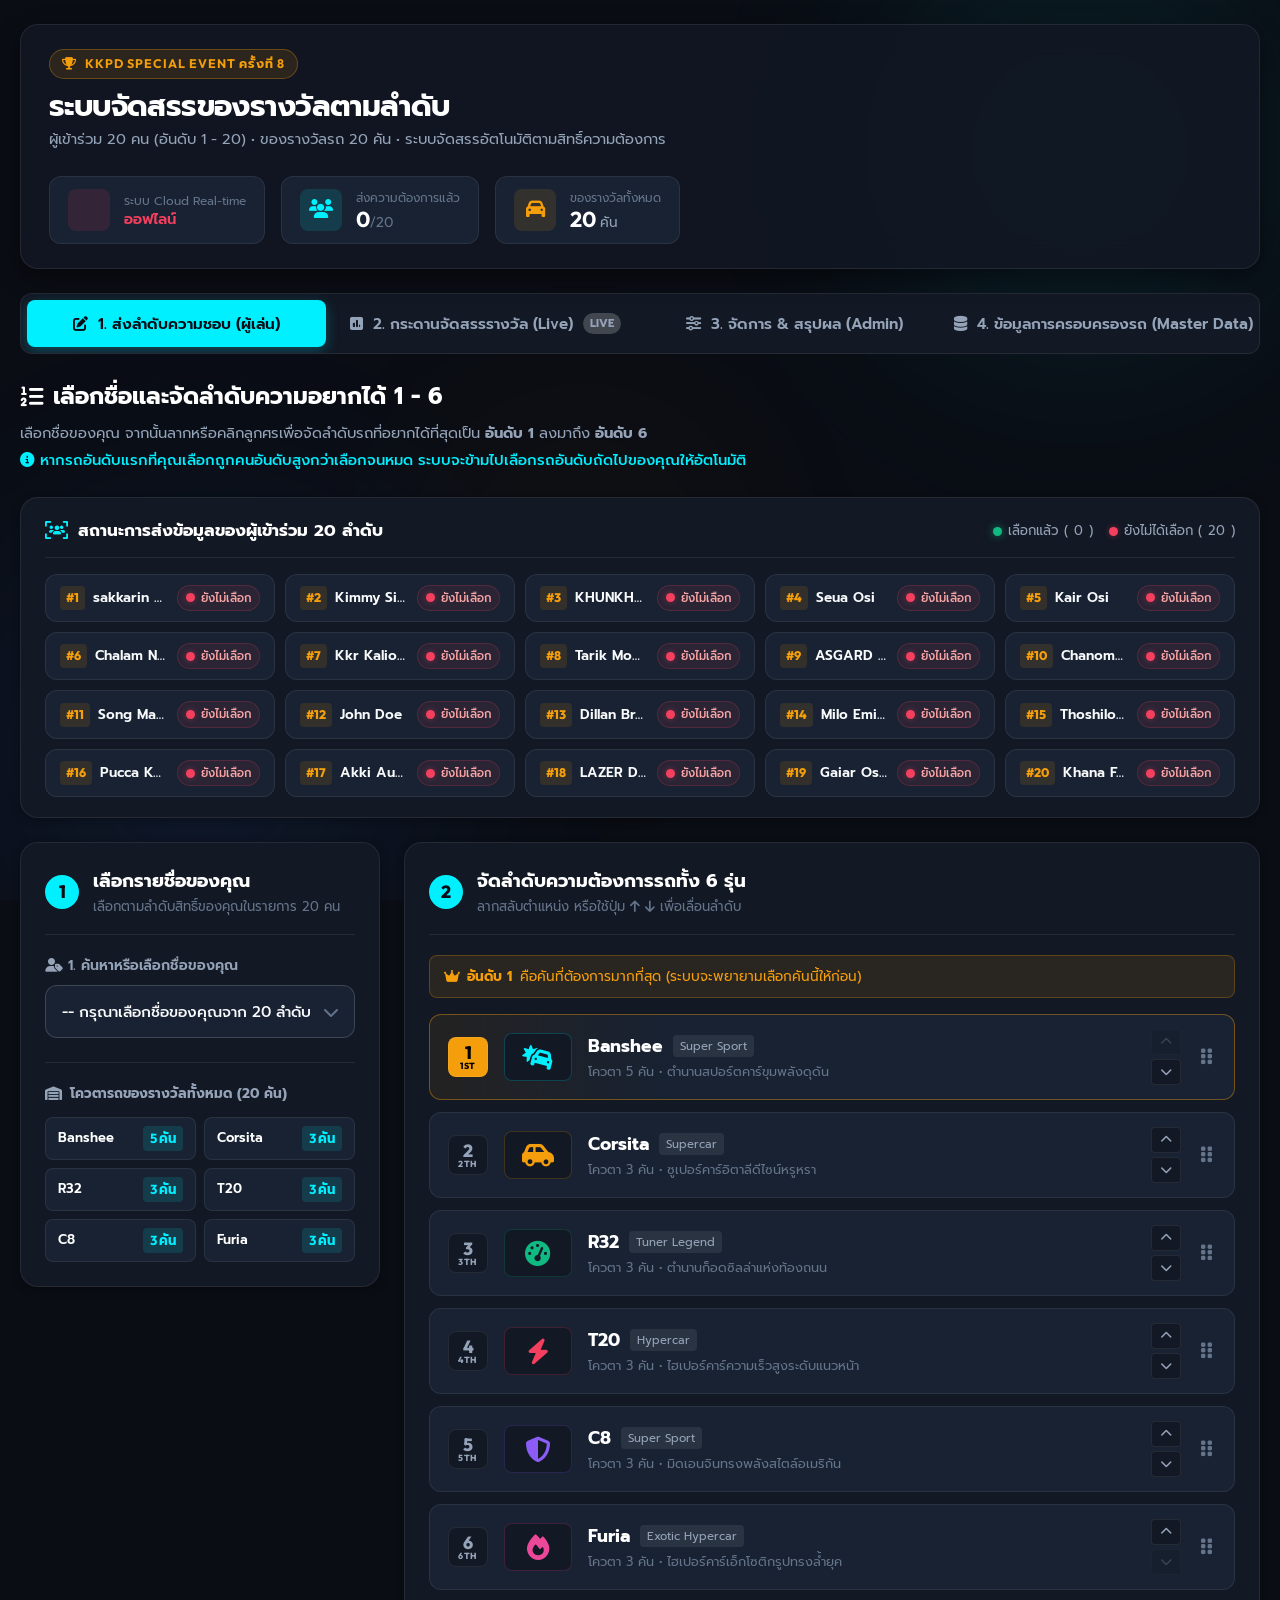
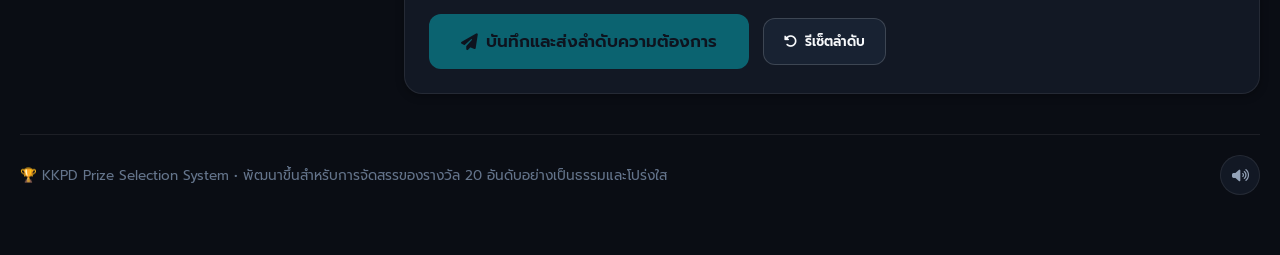
==== index.html @ 72d8edf5 "Add Tab 4 Master Vehicle Ownership Database with search and filters" ====
<!DOCTYPE html>
<html lang="th">
<head>
  <meta charset="UTF-8">
  <meta name="viewport" content="width=device-width, initial-scale=1.0">
  <title>KKPD Prize Selection | ระบบจัดสรรของรางวัลตามลำดับ 1-20</title>
  <meta name="description" content="ระบบเลือกและจัดสรรของรางวัล (รถ 20 คัน) สำหรับผู้เข้าร่วม 20 คน เรียงตามสิทธิ์อันดับ 1-20">
  
  <meta http-equiv="Cache-Control" content="no-cache, no-store, must-revalidate">
  <meta http-equiv="Pragma" content="no-cache">
  <meta http-equiv="Expires" content="0">
  
  <!-- Google Fonts: Prompt & Outfit -->
  <link rel="preconnect" href="https://fonts.googleapis.com">
  <link rel="preconnect" href="https://fonts.gstatic.com" crossorigin>
  <link href="https://fonts.googleapis.com/css2?family=Outfit:wght@400;500;600;700;800&family=Prompt:wght@300;400;500;600;700&display=swap" rel="stylesheet">
  
  <!-- Font Awesome Icons -->
  <link rel="stylesheet" href="https://cdnjs.cloudflare.com/ajax/libs/font-awesome/6.5.1/css/all.min.css">
  
  <link rel="stylesheet" href="style.css?v=2.2">
</head>
<body>
  <div class="app-background">
    <div class="glow-orb orb-1"></div>
    <div class="glow-orb orb-2"></div>
    <div class="glow-orb orb-3"></div>
  </div>

  <div class="app-container">
    <!-- Header -->
    <header class="main-header">
      <div class="header-brand">
        <div class="brand-badge">
          <i class="fa-solid fa-trophy"></i>
          <span>KKPD SPECIAL EVENT ครั้งที่ 8</span>
        </div>
        <h1 class="main-title">ระบบจัดสรรของรางวัลตามลำดับ</h1>
        <p class="main-subtitle">
          ผู้เข้าร่วม 20 คน (อันดับ 1 - 20) • ของรางวัลรถ 20 คัน • ระบบจัดสรรอัตโนมัติตามสิทธิ์ความต้องการ
        </p>
      </div>

      <div class="header-stats">
        <div class="stat-card cloud-sync-card" id="cloudSyncStatusCard" title="สถานะการซิงค์ข้อมูลกับผู้เล่นคนอื่นทั่วโลก">
          <div class="stat-icon cloud-stat"><i class="fa-solid fa-cloud-arrow-up" id="cloudIcon"></i></div>
          <div class="stat-info">
            <span class="stat-label">ระบบ Cloud Real-time</span>
            <div class="stat-value cloud-status-text" id="cloudStatusText">ออนไลน์ ✓</div>
          </div>
        </div>

        <div class="stat-card">
          <div class="stat-icon"><i class="fa-solid fa-users"></i></div>
          <div class="stat-info">
            <span class="stat-label">ส่งความต้องการแล้ว</span>
            <div class="stat-value"><span id="submittedCount">0</span><span class="stat-total">/20</span></div>
          </div>
        </div>

        <div class="stat-card">
          <div class="stat-icon car-stat"><i class="fa-solid fa-car"></i></div>
          <div class="stat-info">
            <span class="stat-label">ของรางวัลทั้งหมด</span>
            <div class="stat-value">20 <span class="stat-unit">คัน</span></div>
          </div>
        </div>
      </div>
    </header>

    <!-- Navigation Tabs -->
    <nav class="nav-tabs" role="tablist">
      <button class="tab-btn active" data-tab="tab-form" id="tabBtnForm">
        <i class="fa-solid fa-pen-to-square"></i>
        <span>1. ส่งลำดับความชอบ (ผู้เล่น)</span>
      </button>
      <button class="tab-btn" data-tab="tab-results" id="tabBtnResults">
        <i class="fa-solid fa-square-poll-vertical"></i>
        <span>2. กระดานจัดสรรรางวัล (Live)</span>
        <span class="tab-badge" id="resultsBadge">Live</span>
      </button>
      <button class="tab-btn" data-tab="tab-admin" id="tabBtnAdmin">
        <i class="fa-solid fa-sliders"></i>
        <span>3. จัดการ & สรุปผล (Admin)</span>
      </button>
      <button class="tab-btn" data-tab="tab-masterdata" id="tabBtnMasterData">
        <i class="fa-solid fa-database"></i>
        <span>4. ข้อมูลการครอบครองรถ (Master Data)</span>
      </button>
    </nav>

    <!-- Main Content Area -->
    <main class="content-wrapper">
      
      <!-- ================= TAB 1: PLAYER PREFERENCE FORM ================= -->
      <section id="tab-form" class="tab-content active">
        <div class="section-hero">
          <div class="hero-text">
            <h2><i class="fa-solid fa-list-ol"></i> เลือกชื่อและจัดลำดับความอยากได้ 1 - 6</h2>
            <p>
              เลือกชื่อของคุณ จากนั้นลากหรือคลิกลูกศรเพื่อจัดลำดับรถที่อยากได้ที่สุดเป็น <strong>อันดับ 1</strong> ลงมาถึง <strong>อันดับ 6</strong><br>
              <span class="text-highlight"><i class="fa-solid fa-circle-info"></i> หากรถอันดับแรกที่คุณเลือกถูกคนอันดับสูงกว่าเลือกจนหมด ระบบจะข้ามไปเลือกรถอันดับถัดไปของคุณให้อัตโนมัติ</span>
            </p>
          </div>
        </div>

        <!-- Roster Submission Status Section (Overview of 20 Players) -->
        <div class="roster-status-section">
          <div class="roster-status-header">
            <div class="roster-status-title">
              <i class="fa-solid fa-users-viewfinder"></i>
              <h3>สถานะการส่งข้อมูลของผู้เข้าร่วม 20 ลำดับ</h3>
            </div>
            <div class="roster-status-legend">
              <span class="legend-item"><span class="status-dot dot-green"></span> เลือกแล้ว (<span id="legendDoneCount">0</span>)</span>
              <span class="legend-item"><span class="status-dot dot-red"></span> ยังไม่ได้เลือก (<span id="legendPendingCount">20</span>)</span>
            </div>
          </div>

          <div class="roster-chips-grid" id="rosterChipsGrid">
            <!-- 20 compact player cards rendered dynamically -->
          </div>
        </div>

        <div class="form-grid">
          <!-- Step 1: Select Player -->
          <div class="step-card step-player-select">
            <div class="step-header">
              <span class="step-num">1</span>
              <div>
                <h3>เลือกรายชื่อของคุณ</h3>
                <p>เลือกตามลำดับสิทธิ์ของคุณในรายการ 20 คน</p>
              </div>
            </div>

            <div class="player-select-box">
              <label for="playerSelect" class="form-label">
                <i class="fa-solid fa-user-tag"></i> 1. ค้นหาหรือเลือกชื่อของคุณ
              </label>
              <div class="custom-select-wrapper">
                <select id="playerSelect" class="styled-select">
                  <option value="" disabled selected>-- กรุณาเลือกชื่อของคุณจาก 20 ลำดับ --</option>
                </select>
                <i class="fa-solid fa-chevron-down select-arrow"></i>
              </div>

              <!-- 4-Digit PIN Security Box -->
              <div id="pinSecurityBox" class="pin-security-box hidden">
                <label for="playerPinInput" class="form-label">
                  <i class="fa-solid fa-shield-halved"></i> 2. กรอกรหัส PIN 4 หลัก (เพื่อยืนยันตัวตน)
                </label>
                <div class="pin-input-row">
                  <div class="pin-input-wrapper">
                    <i class="fa-solid fa-key pin-icon"></i>
                    <input type="password" id="playerPinInput" class="styled-input pin-input" maxlength="4" placeholder="••••" inputmode="numeric" autocomplete="off">
                  </div>
                  <button id="btnVerifyPin" class="btn-primary">
                    <i class="fa-solid fa-lock-open"></i> ยืนยัน PIN
                  </button>
                </div>
                <div id="pinErrorMessage" class="pin-error-msg hidden">
                  <i class="fa-solid fa-triangle-exclamation"></i> รหัส PIN ไม่ถูกต้อง กรุณาลองใหม่หรือติดต่อแอดมิน
                </div>
              </div>

              <!-- Selected Player Info Card -->
              <div id="playerInfoBanner" class="player-info-banner hidden">
                <div class="banner-rank">
                  <span class="rank-label">ลำดับสิทธิ์</span>
                  <span class="rank-number" id="bannerRankNum">#1</span>
                </div>
                <div class="banner-details">
                  <h4 id="bannerPlayerName">[KKPD] Name</h4>
                  <div class="banner-status-tag" id="bannerStatusTag">
                    <i class="fa-regular fa-clock"></i> ยังไม่ได้ส่งข้อมูล
                  </div>
                </div>
                <div class="banner-auth-badge" id="bannerAuthBadge">
                  <i class="fa-solid fa-circle-check"></i> ยืนยันสิทธิ์แล้ว
                </div>
              </div>
            </div>

            <!-- Car Stock Quick Reference -->
            <div class="car-stock-mini">
              <h4><i class="fa-solid fa-warehouse"></i> โควตารถของรางวัลทั้งหมด (20 คัน)</h4>
              <div class="stock-chips-grid" id="stockChipsGrid">
                <!-- Dynamically populated -->
              </div>
            </div>
          </div>

          <!-- Step 2: Rank Choices -->
          <div class="step-card step-ranking">
            <div class="step-header">
              <span class="step-num">2</span>
              <div>
                <h3>จัดลำดับความต้องการรถทั้ง 6 รุ่น</h3>
                <p>ลากสลับตำแหน่ง หรือใช้ปุ่ม <i class="fa-solid fa-arrow-up"></i> <i class="fa-solid fa-arrow-down"></i> เพื่อเลื่อนลำดับ</p>
              </div>
            </div>

            <div class="ranking-instruction">
              <div class="instruction-badge top-choice">
                <i class="fa-solid fa-crown"></i> <strong>อันดับ 1</strong> คือคันที่ต้องการมากที่สุด (ระบบจะพยายามเลือกคันนี้ให้ก่อน)
              </div>
            </div>

            <!-- Ranking List (Drag & Drop + Arrow buttons) -->
            <div class="ranking-list" id="rankingList">
              <!-- Dynamically populated with 6 car cards -->
            </div>

            <!-- Action Buttons -->
            <div class="form-actions">
              <button id="btnSubmitPreference" class="btn-primary btn-large" disabled>
                <i class="fa-solid fa-paper-plane"></i>
                <span>บันทึกและส่งลำดับความต้องการ</span>
              </button>
              <button id="btnResetMyChoices" class="btn-secondary">
                <i class="fa-solid fa-rotate-left"></i> รีเซ็ตลำดับ
              </button>
            </div>
          </div>
        </div>

        <!-- Success Modal / Overlay Receipt -->
        <div id="receiptModal" class="modal-overlay hidden">
          <div class="modal-card">
            <div class="modal-icon success">
              <i class="fa-solid fa-circle-check"></i>
            </div>
            <h3>บันทึกข้อมูลเรียบร้อยแล้ว!</h3>
            <p id="receiptPlayerDesc">ลำดับความชอบของคุณถูกบันทึกเข้าสู่ระบบแล้ว</p>
            
            <div class="receipt-summary-box" id="receiptSummaryBox">
              <!-- Summary items -->
            </div>

            <div class="modal-actions">
              <button id="btnCloseReceipt" class="btn-primary">
                <i class="fa-solid fa-chart-pie"></i> ไปดูหน้ากระดานจัดสรรรางวัล
              </button>
              <button id="btnEditReceipt" class="btn-secondary">
                <i class="fa-solid fa-pen"></i> แก้ไขข้อมูล
              </button>
            </div>
          </div>
        </div>
      </section>

      <!-- ================= TAB 2: LIVE ALLOCATION BOARD ================= -->
      <section id="tab-results" class="tab-content">
        <div class="section-hero">
          <div class="hero-text">
            <h2><i class="fa-solid fa-trophy"></i> กระดานผลการจัดสรรของรางวัล (Priority Allocation)</h2>
            <p>
              ระบบประมวลผลตามสิทธิ์อันดับ 1 ถึง 20 แบบ Real-time ตามความต้องการที่แต่ละคนส่งเข้ามา
            </p>
          </div>
          <div class="hero-controls">
            <button id="btnSimulateAnim" class="btn-secondary btn-sm">
              <i class="fa-solid fa-play"></i> เล่นจำลองการเลือก (Animation)
            </button>
            <button id="btnQuickCopyDiscord" class="btn-accent btn-sm">
              <i class="fa-brands fa-discord"></i> คัดลอกผลลง Discord
            </button>
          </div>
        </div>

        <!-- Remaining Stock Status Bar -->
        <div class="stock-overview-section">
          <div class="section-title-sm">
            <span><i class="fa-solid fa-boxes-stacked"></i> สต็อกรถคงเหลือปัจจุบัน (Remaining Pool)</span>
            <span class="stock-status-tag" id="stockStatusTag">จัดสรรแล้ว 0 / 20 คัน</span>
          </div>
          <div class="stock-cards-grid" id="stockCardsGrid">
            <!-- Stock cards dynamically rendered -->
          </div>
        </div>

        <!-- Allocation Results Layout -->
        <div class="results-layout">
          <!-- Step-by-Step Resolution Timeline -->
          <div class="results-main">
            <div class="panel-header">
              <div class="panel-title">
                <i class="fa-solid fa-timeline"></i>
                <h3>การจัดสรรทีละลำดับ (อันดับ 1 ➡️ 20)</h3>
              </div>
              <div class="filter-controls">
                <span class="filter-hint">แสดงผลการตัดสินใจของแต่ละคน</span>
              </div>
            </div>

            <div class="allocation-timeline" id="allocationTimeline">
              <!-- Dynamically populated 20 player cards with resolution details -->
            </div>
          </div>

          <!-- Summary Distribution by Car -->
          <aside class="results-sidebar">
            <div class="panel-header">
              <div class="panel-title">
                <i class="fa-solid fa-car-side"></i>
                <h3>สรุปผู้ได้รับรถแต่ละรุ่น</h3>
              </div>
            </div>

            <div class="car-roster-list" id="carRosterList">
              <!-- Grouped list of who got each car -->
            </div>
          </aside>
        </div>
      </section>

      <!-- ================= TAB 3: ADMIN & SETTINGS ================= -->
      <section id="tab-admin" class="tab-content">
        <!-- Admin Gate / Lock Screen (Shown when not authenticated) -->
        <div id="adminLockScreen" class="admin-lock-screen">
          <div class="lock-card">
            <div class="lock-icon">
              <i class="fa-solid fa-user-shield"></i>
            </div>
            <h3>เข้าสู่ระบบผู้ดูแลระบบ (Admin Access)</h3>
            <p>กรุณากรอกรหัสผ่าน Admin เพื่อดูข้อมูล PIN รายบุคคล, จัดการสมาชิก, และส่งออกข้อมูล</p>
            
            <div class="admin-auth-form">
              <div class="pin-input-wrapper" style="max-width: 240px; margin: 0 auto 16px;">
                <i class="fa-solid fa-key pin-icon"></i>
                <input type="password" id="adminPasswordInput" class="styled-input pin-input" maxlength="8" placeholder="••••" autocomplete="off">
              </div>
              <div class="admin-lock-actions">
                <button id="btnUnlockAdmin" class="btn-primary btn-large">
                  <i class="fa-solid fa-lock-open"></i> ยืนยันรหัสผ่าน
                </button>
              </div>
              <div id="adminPasswordError" class="pin-error-msg hidden" style="justify-content: center; margin-top: 12px;">
                <i class="fa-solid fa-triangle-exclamation"></i> รหัสผ่าน Admin ไม่ถูกต้อง
              </div>
            </div>
          </div>
        </div>

        <!-- Admin Dashboard Content (Hidden until authenticated) -->
        <div id="adminDashboardContent" class="admin-dashboard-content hidden">
          <div class="section-hero">
            <div class="hero-text">
              <h2><i class="fa-solid fa-sliders"></i> แผงควบคุมและจัดการข้อมูล (Admin Dashboard)</h2>
              <p>
                กรอกข้อมูลแทนผู้เล่น, สุ่มข้อมูลตัวอย่างทดสอบระบบ, และคัดลอกข้อความสรุปสำหรับประกาศ
              </p>
            </div>
            <div class="hero-controls">
              <button id="btnLogoutAdmin" class="btn-sm btn-danger">
                <i class="fa-solid fa-right-from-bracket"></i> ออกจากระบบ Admin
              </button>
            </div>
          </div>

          <!-- Admin Quick Actions -->
          <div class="admin-actions-bar">
            <div class="action-group">
              <button id="btnManualCloudSync" class="btn-secondary" title="ดึงข้อมูลล่าสุดจาก Cloud ทันที">
                <i class="fa-solid fa-arrows-rotate"></i> ซิงค์ Cloud ตอนนี้
              </button>
              <button id="btnGenerateDemo" class="btn-primary">
                <i class="fa-solid fa-wand-magic-sparkles"></i> สุ่มข้อมูลตัวอย่างครบ 20 คน (Demo)
              </button>
              <button id="btnCopyAnnouncement" class="btn-accent">
                <i class="fa-solid fa-copy"></i> คัดลอกข้อความสรุปผล (Discord / FiveM)
              </button>
              <button id="btnExportJSON" class="btn-secondary">
                <i class="fa-solid fa-file-export"></i> ส่งออกข้อมูล (JSON)
              </button>
            </div>
            <div class="action-group">
              <button id="btnResetAll" class="btn-danger">
                <i class="fa-solid fa-trash-can"></i> ล้างข้อมูลทั้งหมด (Reset)
              </button>
            </div>
          </div>

          <!-- Participants Management Table -->
          <div class="admin-table-container">
            <div class="table-header">
              <div style="display:flex;justify-content:space-between;align-items:center;flex-wrap:wrap;gap:12px;">
                <div>
                  <h3><i class="fa-solid fa-users-gear"></i> สถานะและรหัส PIN ผู้เข้าร่วมทั้ง 20 คน</h3>
                  <span class="table-subtitle">รหัส PIN สุ่มแบบไม่ซ้ำกัน ปลอดภัยจากการคาดเดา</span>
                </div>
                <div style="display:flex;gap:8px;flex-wrap:wrap;">
                  <button id="btnRegeneratePins" class="btn-sm btn-secondary" title="สุ่มรหัส PIN 4 หลักใหม่ทั้งหมด">
                    <i class="fa-solid fa-shuffle"></i> สุ่ม PIN ใหม่ทั้งหมด
                  </button>
                  <button id="btnCopyAllPins" class="btn-sm btn-accent">
                    <i class="fa-solid fa-clipboard-list"></i> คัดลอกรายชื่อ + รหัส PIN ทั้งหมด
                  </button>
                </div>
              </div>
            </div>

            <div class="table-responsive">
              <table class="admin-table">
                <thead>
                  <tr>
                    <th style="width: 70px;">อันดับ</th>
                    <th>ชื่อผู้เข้าร่วม</th>
                    <th style="width: 110px;">รหัส PIN 4 ตัว</th>
                    <th style="width: 120px;">สถานะการส่ง</th>
                    <th>ลำดับความชอบ (1st ➡️ 6th)</th>
                    <th style="width: 150px;">รถที่ได้รับการจัดสรร</th>
                    <th style="width: 120px; text-align: center;">จัดการ</th>
                  </tr>
                </thead>
                <tbody id="adminTableBody">
                  <!-- Dynamically populated 20 rows -->
                </tbody>
              </table>
            </div>
          </div>

          <!-- Announcement Preview Box -->
          <div class="announcement-preview-box">
            <div class="preview-header">
              <h4><i class="fa-solid fa-bullhorn"></i> ตัวอย่างข้อความประกาศ (Announcement Format)</h4>
              <button id="btnCopyPreviewText" class="btn-sm btn-accent">
                <i class="fa-solid fa-copy"></i> คัดลอก
              </button>
            </div>
            <pre id="announcementText" class="code-preview">กดปุ่มสุ่มข้อมูล หรือรอให้สมาชิกส่งข้อมูลครบเพื่อดูตัวอย่างข้อความประกาศ...</pre>
          </div>
        </div>
      </section>

      <!-- TAB 4: Master Vehicle Ownership Database -->
      <section id="tab-masterdata" class="tab-content">
        <div class="section-hero">
          <div class="hero-text">
            <h2><i class="fa-solid fa-database"></i> ฐานข้อมูลการครอบครองรถทั้งหมด (Master Vehicle Database)</h2>
            <p>
              รวบรวมข้อมูลการถือครองรถทั้งหมด <strong>68 คัน</strong> จาก <strong>50 สมาชิก</strong> (อัปเดตรวมผลลัพธ์จากกิจกรรม KKPD Special Event ครั้งที่ 8 ล่าสุด)
            </p>
          </div>
          <div class="hero-controls">
            <button id="btnCopyMasterDiscord" class="btn-accent">
              <i class="fa-solid fa-copy"></i> คัดลอกสรุปสำหรับ Discord
            </button>
            <button id="btnExportMasterCSV" class="btn-secondary">
              <i class="fa-solid fa-file-csv"></i> ส่งออกไฟล์ CSV
            </button>
          </div>
        </div>

        <!-- Master Data Stats Grid -->
        <div class="master-stats-grid">
          <div class="master-stat-card">
            <div class="master-stat-icon" style="color:var(--accent-cyan); background:rgba(0,240,255,0.12)"><i class="fa-solid fa-car-side"></i></div>
            <div class="master-stat-info">
              <span class="master-stat-label">รถในเซิร์ฟเวอร์ทั้งหมด</span>
              <div class="master-stat-val">68 <small>คัน</small></div>
            </div>
          </div>
          <div class="master-stat-card">
            <div class="master-stat-icon" style="color:var(--accent-purple); background:rgba(168,85,247,0.12)"><i class="fa-solid fa-users"></i></div>
            <div class="master-stat-info">
              <span class="master-stat-label">จำนวนผู้ครอบครอง</span>
              <div class="master-stat-val">50 <small>คน</small></div>
            </div>
          </div>
          <div class="master-stat-card">
            <div class="master-stat-icon" style="color:var(--accent-amber); background:rgba(245,158,11,0.12)"><i class="fa-solid fa-fire"></i></div>
            <div class="master-stat-info">
              <span class="master-stat-label">รุ่นยอดนิยมอันดับ 1</span>
              <div class="master-stat-val">Banshee <small>(19 คัน)</small></div>
            </div>
          </div>
          <div class="master-stat-card">
            <div class="master-stat-icon" style="color:var(--accent-emerald); background:rgba(16,185,129,0.12)"><i class="fa-solid fa-layer-group"></i></div>
            <div class="master-stat-info">
              <span class="master-stat-label">ถือครอง 2 คันขึ้นไป</span>
              <div class="master-stat-val">17 <small>คน</small></div>
            </div>
          </div>
        </div>

        <!-- Car Model Badges Row -->
        <div class="master-car-badges-row" id="masterCarBadgesRow">
          <!-- Populated dynamically with 6 car models -->
        </div>

        <!-- Master Data Search & Filter Controls -->
        <div class="master-filter-card">
          <div class="master-search-row">
            <div class="search-input-wrapper">
              <i class="fa-solid fa-magnifying-glass search-icon"></i>
              <input type="text" id="masterSearchInput" class="styled-input search-input" placeholder="🔍 ค้นหาชื่อสมาชิก เช่น Baron, Milo, Suwit, sakkarin...">
              <button id="btnClearSearch" class="btn-clear-search hidden"><i class="fa-solid fa-xmark"></i></button>
            </div>
            <div class="master-view-toggle">
              <button id="btnViewTable" class="btn-toggle active" title="มุมมองตาราง Master Table">
                <i class="fa-solid fa-table-list"></i> ตาราง
              </button>
              <button id="btnViewModel" class="btn-toggle" title="มุมมองแยกตามรุ่นรถ">
                <i class="fa-solid fa-grip"></i> แยกตามรุ่น
              </button>
            </div>
          </div>

          <div class="master-filter-chips" id="masterFilterChips">
            <button class="filter-chip active" data-filter="all">ทั้งหมด (50)</button>
            <button class="filter-chip" data-filter="banshee">Banshee (19)</button>
            <button class="filter-chip" data-filter="r32">R32 (11)</button>
            <button class="filter-chip" data-filter="corsita">Corsita (11)</button>
            <button class="filter-chip" data-filter="t20">T20 (11)</button>
            <button class="filter-chip" data-filter="c8">C8 (11)</button>
            <button class="filter-chip" data-filter="furia">Furia (5)</button>
            <button class="filter-chip" data-filter="multi">⚡ ถือครอง 2+ คัน (17)</button>
            <button class="filter-chip" data-filter="event8">🌟 จาก Event 8 (20)</button>
          </div>
        </div>

        <!-- View 1: Master Table -->
        <div id="masterTableView" class="master-view-container">
          <div class="table-container">
            <table class="styled-table master-table">
              <thead>
                <tr>
                  <th style="width: 60px; text-align: center;">ลำดับ</th>
                  <th>รายชื่อสมาชิก</th>
                  <th style="text-align: center;">Corsita</th>
                  <th style="text-align: center;">R32</th>
                  <th style="text-align: center;">T20</th>
                  <th style="text-align: center;">C8</th>
                  <th style="text-align: center;">Furia</th>
                  <th style="text-align: center;">Banshee</th>
                  <th style="text-align: center; width: 100px;">จำนวนรวม</th>
                  <th>ที่มา</th>
                </tr>
              </thead>
              <tbody id="masterTableBody">
                <!-- Populated dynamically -->
              </tbody>
            </table>
          </div>
        </div>

        <!-- View 2: Grouped by Car Model Grid -->
        <div id="masterModelView" class="master-view-container hidden">
          <div class="model-roster-grid" id="modelRosterGrid">
            <!-- Populated dynamically -->
          </div>
        </div>
      </section>

    </main>

    <!-- Footer -->
    <footer class="main-footer">
      <div class="footer-content">
        <p>🏆 KKPD Prize Selection System • พัฒนาขึ้นสำหรับการจัดสรรของรางวัล 20 อันดับอย่างเป็นธรรมและโปร่งใส</p>
        <div class="footer-links">
          <button id="btnSoundToggle" class="btn-icon" title="เปิด/ปิดเสียงเอฟเฟกต์">
            <i class="fa-solid fa-volume-high" id="soundIcon"></i>
          </button>
        </div>
      </div>
    </footer>
  </div>

  <!-- Toast Notification Container -->
  <div id="toastContainer" class="toast-container"></div>

  <!-- Admin Edit Player Modal -->
  <div id="adminEditModal" class="modal-overlay hidden">
    <div class="modal-card modal-lg">
      <div class="modal-header">
        <h3 id="adminModalTitle">แก้ไขลำดับความชอบ: [KKPD] Player</h3>
        <button id="btnCloseAdminModal" class="btn-close"><i class="fa-solid fa-xmark"></i></button>
      </div>
      <div class="modal-body">
        <div class="admin-modal-pin-section" style="margin-bottom: 16px; padding-bottom: 16px; border-bottom: 1px solid var(--border-subtle);">
          <label for="adminEditPinInput" class="form-label">
            <i class="fa-solid fa-key"></i> รหัส PIN 4 หลักของผู้เล่นคนนี้:
          </label>
          <input type="text" id="adminEditPinInput" class="styled-input" maxlength="4" style="max-width: 160px; font-family: var(--font-heading); font-size: 1.1rem; letter-spacing: 2px; text-align: center;">
        </div>

        <p class="modal-desc">จัดลำดับรถ 1 ถึง 6 สำหรับผู้เล่นคนนี้:</p>
        <div class="ranking-list" id="adminRankingList">
          <!-- Populated dynamically -->
        </div>
      </div>
      <div class="modal-footer">
        <button id="btnSaveAdminEdit" class="btn-primary">
          <i class="fa-solid fa-check"></i> บันทึกการแก้ไข
        </button>
        <button id="btnCancelAdminEdit" class="btn-secondary">ยกเลิก</button>
      </div>
    </div>
  </div>

  <script src="app.js?v=2.2"></script>
</body>
</html>
---- style.css ----
/* ==========================================================================
   KKPD Prize Selection System - Modern Dark Automotive Theme
   ========================================================================== */

:root {
  --font-main: 'Prompt', -apple-system, BlinkMacSystemFont, 'Segoe UI', Roboto, sans-serif;
  --font-heading: 'Outfit', 'Prompt', sans-serif;

  /* Color Palette */
  --bg-base: #0a0d14;
  --bg-surface: #121824;
  --bg-surface-raised: #182232;
  --bg-surface-active: #202d42;
  --bg-surface-glass: rgba(18, 24, 36, 0.85);

  --border-subtle: rgba(255, 255, 255, 0.08);
  --border-medium: rgba(255, 255, 255, 0.16);
  --border-focus: #00e5ff;

  --text-primary: #f8fafc;
  --text-secondary: #94a3b8;
  --text-muted: #64748b;
  --text-inverse: #090d16;

  /* Brand Accents */
  --accent-cyan: #00f0ff;
  --accent-cyan-glow: rgba(0, 240, 255, 0.25);
  --accent-amber: #f59e0b;
  --accent-amber-glow: rgba(245, 158, 11, 0.25);
  --accent-emerald: #10b981;
  --accent-emerald-glow: rgba(16, 185, 129, 0.25);
  --accent-rose: #f43f5e;
  --accent-rose-glow: rgba(244, 63, 94, 0.25);
  --accent-purple: #8b5cf6;
  --accent-blue: #3b82f6;

  /* Elevation Shadows */
  --shadow-sm: 0 2px 8px rgba(0, 0, 0, 0.3);
  --shadow-md: 0 8px 24px rgba(0, 0, 0, 0.45);
  --shadow-lg: 0 16px 40px rgba(0, 0, 0, 0.6);
  --shadow-glow: 0 0 24px var(--accent-cyan-glow);

  /* Transitions */
  --trans-fast: 0.15s ease;
  --trans-normal: 0.25s cubic-bezier(0.4, 0, 0.2, 1);
  --trans-bounce: 0.35s cubic-bezier(0.34, 1.56, 0.64, 1);

  --radius-sm: 8px;
  --radius-md: 12px;
  --radius-lg: 18px;
  --radius-full: 9999px;
}

/* Reset & Box Sizing */
*, *::before, *::after {
  box-sizing: border-box;
  margin: 0;
  padding: 0;
}

body {
  font-family: var(--font-main);
  background-color: var(--bg-base);
  color: var(--text-primary);
  min-height: 100vh;
  line-height: 1.6;
  overflow-x: hidden;
  position: relative;
  -webkit-font-smoothing: antialiased;
}

/* Background Ambient Orbs */
.app-background {
  position: fixed;
  top: 0;
  left: 0;
  width: 100vw;
  height: 100vh;
  overflow: hidden;
  z-index: -1;
  pointer-events: none;
}

.glow-orb {
  position: absolute;
  border-radius: 50%;
  filter: blur(120px);
  opacity: 0.18;
}

.orb-1 {
  width: 500px;
  height: 500px;
  top: -100px;
  right: -50px;
  background: radial-gradient(circle, var(--accent-cyan), transparent 70%);
}

.orb-2 {
  width: 600px;
  height: 600px;
  bottom: -150px;
  left: -100px;
  background: radial-gradient(circle, var(--accent-blue), transparent 70%);
}

.orb-3 {
  width: 400px;
  height: 400px;
  top: 40%;
  left: 30%;
  background: radial-gradient(circle, var(--accent-amber), transparent 70%);
  opacity: 0.08;
}

/* App Container */
.app-container {
  max-width: 1280px;
  margin: 0 auto;
  padding: 24px 20px 60px;
}

/* Header */
.main-header {
  display: flex;
  justify-content: space-between;
  align-items: center;
  gap: 24px;
  padding: 24px 28px;
  background: var(--bg-surface-glass);
  backdrop-filter: blur(16px);
  border: 1px solid var(--border-subtle);
  border-radius: var(--radius-lg);
  margin-bottom: 24px;
  box-shadow: var(--shadow-md);
  flex-wrap: wrap;
}

.brand-badge {
  display: inline-flex;
  align-items: center;
  gap: 8px;
  font-family: var(--font-heading);
  font-size: 0.78rem;
  font-weight: 700;
  letter-spacing: 0.08em;
  color: var(--accent-amber);
  background: rgba(245, 158, 11, 0.12);
  border: 1px solid rgba(245, 158, 11, 0.3);
  padding: 4px 12px;
  border-radius: var(--radius-full);
  margin-bottom: 8px;
}

.main-title {
  font-family: var(--font-heading);
  font-size: 1.85rem;
  font-weight: 700;
  color: #ffffff;
  letter-spacing: -0.02em;
  line-height: 1.25;
}

.main-subtitle {
  color: var(--text-secondary);
  font-size: 0.92rem;
  margin-top: 4px;
}

.header-stats {
  display: flex;
  gap: 16px;
  align-items: center;
}

.stat-card {
  display: flex;
  align-items: center;
  gap: 14px;
  background: var(--bg-surface-raised);
  padding: 12px 18px;
  border-radius: var(--radius-md);
  border: 1px solid var(--border-subtle);
  min-width: 155px;
}

.stat-icon {
  width: 42px;
  height: 42px;
  border-radius: var(--radius-sm);
  background: rgba(0, 240, 255, 0.12);
  color: var(--accent-cyan);
  display: flex;
  align-items: center;
  justify-content: center;
  font-size: 1.2rem;
}

.stat-icon.car-stat {
  background: rgba(245, 158, 11, 0.12);
  color: var(--accent-amber);
}

.stat-icon.cloud-stat {
  background: rgba(16, 185, 129, 0.12);
  color: var(--accent-emerald);
}

.stat-icon.cloud-stat.syncing {
  background: rgba(0, 240, 255, 0.12);
  color: var(--accent-cyan);
}

.stat-icon.cloud-stat.offline {
  background: rgba(244, 63, 94, 0.12);
  color: var(--accent-rose);
}

.cloud-status-text {
  font-size: 0.92rem !important;
  color: var(--accent-emerald) !important;
  font-weight: 600 !important;
}

.cloud-status-text.syncing {
  color: var(--accent-cyan) !important;
}

.cloud-status-text.offline {
  color: var(--accent-rose) !important;
}

.stat-label {
  font-size: 0.75rem;
  color: var(--text-muted);
  display: block;
}

.stat-value {
  font-family: var(--font-heading);
  font-size: 1.35rem;
  font-weight: 700;
  color: #fff;
  line-height: 1.1;
}

.stat-total {
  font-size: 0.9rem;
  color: var(--text-muted);
  font-weight: 400;
}

.stat-unit {
  font-size: 0.85rem;
  font-weight: 400;
  color: var(--text-secondary);
}

/* Nav Tabs */
.nav-tabs {
  display: flex;
  gap: 10px;
  background: var(--bg-surface);
  padding: 6px;
  border-radius: var(--radius-md);
  border: 1px solid var(--border-subtle);
  margin-bottom: 24px;
  overflow-x: auto;
}

.tab-btn {
  flex: 1;
  min-width: 200px;
  display: flex;
  align-items: center;
  justify-content: center;
  gap: 10px;
  padding: 12px 18px;
  font-family: var(--font-main);
  font-size: 0.95rem;
  font-weight: 600;
  color: var(--text-secondary);
  background: transparent;
  border: none;
  border-radius: var(--radius-sm);
  cursor: pointer;
  transition: var(--trans-normal);
  position: relative;
  white-space: nowrap;
}

.tab-btn:hover {
  color: var(--text-primary);
  background: rgba(255, 255, 255, 0.04);
}

.tab-btn.active {
  color: var(--text-inverse);
  background: var(--accent-cyan);
  box-shadow: 0 4px 14px var(--accent-cyan-glow);
}

.tab-btn.active i {
  color: var(--text-inverse);
}

.tab-badge {
  font-size: 0.7rem;
  padding: 2px 7px;
  border-radius: var(--radius-full);
  background: rgba(255, 255, 255, 0.2);
  color: inherit;
  font-weight: 700;
  text-transform: uppercase;
}

/* Tab Contents */
.tab-content {
  display: none;
  animation: fadeIn 0.3s ease;
}

.tab-content.active {
  display: block;
}

@keyframes fadeIn {
  from { opacity: 0; transform: translateY(6px); }
  to { opacity: 1; transform: translateY(0); }
}

/* Section Hero */
.section-hero {
  display: flex;
  justify-content: space-between;
  align-items: flex-start;
  gap: 20px;
  margin-bottom: 24px;
  flex-wrap: wrap;
}

.section-hero h2 {
  font-size: 1.45rem;
  font-weight: 700;
  color: #fff;
  display: flex;
  align-items: center;
  gap: 10px;
  margin-bottom: 6px;
}

.section-hero p {
  color: var(--text-secondary);
  font-size: 0.92rem;
  max-width: 800px;
}

.text-highlight {
  display: inline-block;
  color: var(--accent-cyan);
  margin-top: 4px;
  font-weight: 500;
}

.hero-controls {
  display: flex;
  gap: 10px;
  align-items: center;
}

/* ==========================================================================
   TAB 1: Form & Ranking Cards
   ========================================================================== */

/* Roster Submission Status Section (Overview of 20 players) */
.roster-status-section {
  background: var(--bg-surface);
  border: 1px solid var(--border-subtle);
  border-radius: var(--radius-lg);
  padding: 20px 24px;
  margin-bottom: 24px;
  box-shadow: var(--shadow-sm);
}

.roster-status-header {
  display: flex;
  justify-content: space-between;
  align-items: center;
  margin-bottom: 16px;
  padding-bottom: 12px;
  border-bottom: 1px solid var(--border-subtle);
  flex-wrap: wrap;
  gap: 12px;
}

.roster-status-title {
  display: flex;
  align-items: center;
  gap: 10px;
}

.roster-status-title i {
  color: var(--accent-cyan);
  font-size: 1.15rem;
}

.roster-status-title h3 {
  font-size: 1.05rem;
  color: #fff;
  font-weight: 700;
}

.roster-status-legend {
  display: flex;
  align-items: center;
  gap: 16px;
  font-size: 0.82rem;
}

.legend-item {
  display: inline-flex;
  align-items: center;
  gap: 6px;
  color: var(--text-secondary);
}

.status-dot {
  width: 9px;
  height: 9px;
  border-radius: var(--radius-full);
  display: inline-block;
  flex-shrink: 0;
}

.dot-green {
  background-color: var(--accent-emerald);
  box-shadow: 0 0 8px rgba(16, 185, 129, 0.6);
}

.dot-red {
  background-color: var(--accent-rose);
  box-shadow: 0 0 6px rgba(244, 63, 94, 0.4);
}

/* 20 Player Status Chips Grid */
.roster-chips-grid {
  display: grid;
  grid-template-columns: repeat(auto-fill, minmax(215px, 1fr));
  gap: 10px;
}

.roster-status-chip {
  display: flex;
  align-items: center;
  justify-content: space-between;
  gap: 10px;
  background: var(--bg-surface-raised);
  border: 1px solid var(--border-subtle);
  border-radius: var(--radius-md);
  padding: 10px 14px;
  transition: var(--trans-fast);
  cursor: pointer;
  user-select: none;
}

.roster-status-chip:hover {
  background: var(--bg-surface-active);
  border-color: var(--border-medium);
  transform: translateY(-1px);
}

.roster-status-chip.active-selected {
  border-color: var(--accent-cyan);
  background: rgba(0, 240, 255, 0.08);
}

.chip-player-left {
  display: flex;
  align-items: center;
  gap: 8px;
  min-width: 0;
}

.chip-rank-badge {
  font-family: var(--font-heading);
  font-size: 0.78rem;
  font-weight: 800;
  color: var(--accent-amber);
  background: rgba(245, 158, 11, 0.12);
  padding: 2px 6px;
  border-radius: 4px;
  flex-shrink: 0;
}

.chip-player-name {
  font-size: 0.85rem;
  font-weight: 600;
  color: var(--text-primary);
  white-space: nowrap;
  overflow: hidden;
  text-overflow: ellipsis;
}

.chip-status-badge {
  display: flex;
  align-items: center;
  gap: 6px;
  font-size: 0.72rem;
  padding: 3px 8px;
  border-radius: var(--radius-full);
  flex-shrink: 0;
  font-weight: 500;
}

.chip-status-badge.submitted {
  background: rgba(16, 185, 129, 0.12);
  color: var(--accent-emerald);
  border: 1px solid rgba(16, 185, 129, 0.25);
}

.chip-status-badge.pending {
  background: rgba(244, 63, 94, 0.08);
  color: #fca5a5;
  border: 1px solid rgba(244, 63, 94, 0.2);
}

.form-grid {
  display: grid;
  grid-template-columns: 360px 1fr;
  gap: 24px;
  align-items: start;
}

@media (max-width: 960px) {
  .form-grid {
    grid-template-columns: 1fr;
  }
}

.step-card {
  background: var(--bg-surface);
  border: 1px solid var(--border-subtle);
  border-radius: var(--radius-lg);
  padding: 24px;
  box-shadow: var(--shadow-sm);
}

.step-header {
  display: flex;
  align-items: center;
  gap: 14px;
  margin-bottom: 20px;
  padding-bottom: 16px;
  border-bottom: 1px solid var(--border-subtle);
}

.step-num {
  width: 34px;
  height: 34px;
  border-radius: var(--radius-full);
  background: var(--accent-cyan);
  color: var(--text-inverse);
  font-family: var(--font-heading);
  font-weight: 800;
  font-size: 1.1rem;
  display: flex;
  align-items: center;
  justify-content: center;
  flex-shrink: 0;
}

.step-header h3 {
  font-size: 1.15rem;
  color: #fff;
}

.step-header p {
  font-size: 0.82rem;
  color: var(--text-muted);
}

/* Player Selector */
.form-label {
  display: block;
  font-size: 0.88rem;
  font-weight: 600;
  color: var(--text-secondary);
  margin-bottom: 8px;
}

.custom-select-wrapper {
  position: relative;
  margin-bottom: 16px;
}

.styled-select {
  width: 100%;
  padding: 14px 44px 14px 16px;
  background: var(--bg-surface-raised);
  border: 1px solid var(--border-medium);
  border-radius: var(--radius-md);
  color: var(--text-primary);
  font-family: var(--font-main);
  font-size: 0.95rem;
  font-weight: 500;
  appearance: none;
  cursor: pointer;
  transition: var(--trans-fast);
}

/* ==========================================================================
   Admin Lock Screen Gate
   ========================================================================== */

.admin-lock-screen {
  display: flex;
  justify-content: center;
  align-items: center;
  padding: 60px 20px;
  min-height: 450px;
}

.lock-card {
  background: var(--bg-surface);
  border: 1px solid var(--border-medium);
  border-radius: var(--radius-lg);
  padding: 40px 32px;
  max-width: 480px;
  width: 100%;
  text-align: center;
  box-shadow: var(--shadow-lg);
  animation: fadeIn 0.3s ease;
}

.lock-icon {
  width: 70px;
  height: 70px;
  border-radius: var(--radius-full);
  background: rgba(245, 158, 11, 0.12);
  border: 1px solid rgba(245, 158, 11, 0.3);
  color: var(--accent-amber);
  font-size: 2rem;
  display: flex;
  align-items: center;
  justify-content: center;
  margin: 0 auto 20px;
}

.lock-card h3 {
  font-size: 1.35rem;
  color: #fff;
  margin-bottom: 8px;
}

.lock-card p {
  color: var(--text-secondary);
  font-size: 0.88rem;
  margin-bottom: 24px;
  line-height: 1.5;
}

.admin-dashboard-content.hidden,
.admin-lock-screen.hidden {
  display: none;
}

.styled-select:focus {
  outline: none;
  border-color: var(--border-focus);
  box-shadow: 0 0 0 3px var(--accent-cyan-glow);
}

.styled-input {
  width: 100%;
  padding: 12px 16px;
  background: var(--bg-surface-raised);
  border: 1px solid var(--border-medium);
  border-radius: var(--radius-md);
  color: var(--text-primary);
  font-family: var(--font-main);
  font-size: 0.95rem;
  transition: var(--trans-fast);
}

.styled-input:focus {
  outline: none;
  border-color: var(--border-focus);
  box-shadow: 0 0 0 3px var(--accent-cyan-glow);
}

/* PIN Security Box */
.pin-security-box {
  background: rgba(0, 0, 0, 0.25);
  border: 1px solid var(--border-medium);
  border-radius: var(--radius-md);
  padding: 16px;
  margin-top: 12px;
  animation: fadeIn 0.25s ease;
}

.pin-security-box.hidden {
  display: none;
}

.pin-input-row {
  display: flex;
  gap: 10px;
  align-items: center;
}

.pin-input-wrapper {
  position: relative;
  flex: 1;
}

.pin-icon {
  position: absolute;
  left: 14px;
  top: 50%;
  transform: translateY(-50%);
  color: var(--text-muted);
  font-size: 0.9rem;
}

.pin-input {
  padding-left: 38px;
  font-family: var(--font-heading);
  font-size: 1.25rem;
  font-weight: 700;
  letter-spacing: 6px;
  text-align: center;
}

.pin-error-msg {
  color: var(--accent-rose);
  font-size: 0.8rem;
  margin-top: 8px;
  display: flex;
  align-items: center;
  gap: 6px;
  animation: shake 0.3s ease;
}

.pin-error-msg.hidden {
  display: none;
}

@keyframes shake {
  0%, 100% { transform: translateX(0); }
  20%, 60% { transform: translateX(-6px); }
  40%, 80% { transform: translateX(6px); }
}

.banner-auth-badge {
  display: flex;
  align-items: center;
  gap: 6px;
  padding: 4px 10px;
  border-radius: var(--radius-full);
  background: rgba(16, 185, 129, 0.15);
  border: 1px solid rgba(16, 185, 129, 0.4);
  color: var(--accent-emerald);
  font-size: 0.78rem;
  font-weight: 600;
  margin-left: auto;
}

.select-arrow {
  position: absolute;
  right: 16px;
  top: 50%;
  transform: translateY(-50%);
  color: var(--text-muted);
  pointer-events: none;
}

/* Player Info Banner */
.player-info-banner {
  display: flex;
  align-items: center;
  gap: 16px;
  background: linear-gradient(135deg, rgba(0, 240, 255, 0.08), rgba(59, 130, 246, 0.08));
  border: 1px solid rgba(0, 240, 255, 0.25);
  border-radius: var(--radius-md);
  padding: 16px;
  margin-top: 12px;
  transition: var(--trans-normal);
}

.player-info-banner.hidden {
  display: none;
}

.banner-rank {
  display: flex;
  flex-direction: column;
  align-items: center;
  justify-content: center;
  background: var(--bg-surface-raised);
  border: 1px solid var(--border-subtle);
  border-radius: var(--radius-sm);
  padding: 8px 12px;
  min-width: 60px;
}

.rank-label {
  font-size: 0.65rem;
  color: var(--text-muted);
  text-transform: uppercase;
}

.rank-number {
  font-family: var(--font-heading);
  font-size: 1.4rem;
  font-weight: 800;
  color: var(--accent-amber);
}

.banner-details h4 {
  font-size: 1rem;
  color: #fff;
  font-weight: 600;
  word-break: break-all;
}

.banner-status-tag {
  display: inline-flex;
  align-items: center;
  gap: 6px;
  font-size: 0.75rem;
  padding: 3px 8px;
  border-radius: var(--radius-full);
  margin-top: 4px;
  background: rgba(255, 255, 255, 0.06);
  color: var(--text-secondary);
}

.banner-status-tag.submitted {
  background: rgba(16, 185, 129, 0.15);
  color: var(--accent-emerald);
  border: 1px solid rgba(16, 185, 129, 0.3);
}

/* Car Stock Mini chips */
.car-stock-mini {
  margin-top: 24px;
  padding-top: 20px;
  border-top: 1px solid var(--border-subtle);
}

.car-stock-mini h4 {
  font-size: 0.85rem;
  color: var(--text-secondary);
  margin-bottom: 12px;
  display: flex;
  align-items: center;
  gap: 8px;
}

.stock-chips-grid {
  display: grid;
  grid-template-columns: repeat(2, 1fr);
  gap: 8px;
}

.stock-chip {
  display: flex;
  justify-content: space-between;
  align-items: center;
  padding: 8px 12px;
  background: var(--bg-surface-raised);
  border-radius: var(--radius-sm);
  border: 1px solid var(--border-subtle);
  font-size: 0.82rem;
}

.chip-name {
  font-weight: 600;
  color: #fff;
}

.chip-count {
  font-family: var(--font-heading);
  font-weight: 700;
  padding: 2px 7px;
  border-radius: 4px;
  background: rgba(0, 240, 255, 0.12);
  color: var(--accent-cyan);
}

/* Step 2 Ranking list */
.ranking-instruction {
  margin-bottom: 16px;
}

.instruction-badge {
  display: flex;
  align-items: center;
  gap: 8px;
  padding: 10px 14px;
  border-radius: var(--radius-sm);
  font-size: 0.85rem;
}

.instruction-badge.top-choice {
  background: rgba(245, 158, 11, 0.1);
  border: 1px solid rgba(245, 158, 11, 0.25);
  color: var(--accent-amber);
}

.ranking-list {
  display: flex;
  flex-direction: column;
  gap: 12px;
  margin-bottom: 24px;
}

/* Ranked Car Card */
.ranked-card {
  display: flex;
  align-items: center;
  gap: 16px;
  background: var(--bg-surface-raised);
  border: 1px solid var(--border-subtle);
  border-radius: var(--radius-md);
  padding: 14px 18px;
  transition: transform 0.2s ease, border-color 0.2s ease, box-shadow 0.2s ease;
  user-select: none;
  cursor: grab;
  position: relative;
}

.ranked-card:hover {
  border-color: var(--border-medium);
  transform: translateY(-2px);
  box-shadow: var(--shadow-sm);
}

.ranked-card.dragging {
  opacity: 0.45;
  cursor: grabbing;
  border: 2px dashed var(--accent-cyan);
}

.ranked-card.drag-over {
  border-color: var(--accent-cyan);
  transform: scale(1.02);
}

/* Top Choice special highlight */
.ranked-card[data-order="1"] {
  border-color: rgba(245, 158, 11, 0.4);
  background: linear-gradient(90deg, rgba(245, 158, 11, 0.08), var(--bg-surface-raised) 30%);
}

.ranked-card[data-order="1"] .choice-rank-badge {
  background: var(--accent-amber);
  color: #000;
}

.choice-rank-badge {
  width: 40px;
  height: 40px;
  border-radius: var(--radius-sm);
  background: var(--bg-surface);
  border: 1px solid var(--border-subtle);
  color: var(--text-secondary);
  font-family: var(--font-heading);
  font-weight: 800;
  font-size: 1rem;
  display: flex;
  flex-direction: column;
  align-items: center;
  justify-content: center;
  flex-shrink: 0;
  line-height: 1;
}

.choice-rank-badge .choice-num {
  font-size: 1.1rem;
}

.choice-rank-badge .choice-lbl {
  font-size: 0.55rem;
  text-transform: uppercase;
  letter-spacing: 0.05em;
}

.card-car-visual {
  width: 68px;
  height: 48px;
  border-radius: var(--radius-sm);
  background: var(--bg-surface);
  border: 1px solid var(--border-subtle);
  display: flex;
  align-items: center;
  justify-content: center;
  font-size: 1.6rem;
  color: var(--accent-cyan);
  flex-shrink: 0;
  overflow: hidden;
  position: relative;
}

.card-car-visual img {
  width: 100%;
  height: 100%;
  object-fit: cover;
}

.card-car-details {
  flex: 1;
}

.card-car-title {
  display: flex;
  align-items: center;
  gap: 10px;
  margin-bottom: 2px;
}

.card-car-name {
  font-size: 1.1rem;
  font-weight: 700;
  color: #fff;
}

.card-car-tag {
  font-size: 0.72rem;
  padding: 2px 7px;
  border-radius: 4px;
  background: rgba(255, 255, 255, 0.08);
  color: var(--text-secondary);
}

.card-car-desc {
  font-size: 0.8rem;
  color: var(--text-muted);
}

.card-actions-reorder {
  display: flex;
  flex-direction: column;
  gap: 4px;
  flex-shrink: 0;
}

.btn-move {
  width: 30px;
  height: 26px;
  border-radius: 4px;
  background: var(--bg-surface);
  border: 1px solid var(--border-subtle);
  color: var(--text-secondary);
  display: flex;
  align-items: center;
  justify-content: center;
  cursor: pointer;
  transition: var(--trans-fast);
  font-size: 0.75rem;
}

.btn-move:hover:not(:disabled) {
  background: var(--accent-cyan);
  color: var(--text-inverse);
  border-color: var(--accent-cyan);
}

.btn-move:disabled {
  opacity: 0.25;
  cursor: not-allowed;
}

.drag-handle {
  color: var(--text-muted);
  font-size: 1.1rem;
  cursor: grab;
  padding: 4px;
}

/* Form Actions */
.form-actions {
  display: flex;
  gap: 14px;
  align-items: center;
  flex-wrap: wrap;
}

/* ==========================================================================
   Buttons & Inputs
   ========================================================================== */

.btn-primary, .btn-secondary, .btn-accent, .btn-danger, .btn-icon {
  font-family: var(--font-main);
  font-weight: 600;
  border-radius: var(--radius-md);
  border: none;
  cursor: pointer;
  transition: var(--trans-normal);
  display: inline-flex;
  align-items: center;
  justify-content: center;
  gap: 8px;
}

.btn-primary {
  background: var(--accent-cyan);
  color: var(--text-inverse);
  padding: 12px 24px;
  box-shadow: 0 4px 16px var(--accent-cyan-glow);
}

.btn-primary:hover:not(:disabled) {
  background: #26f4ff;
  transform: translateY(-2px);
  box-shadow: 0 6px 20px rgba(0, 240, 255, 0.4);
}

.btn-primary:disabled {
  opacity: 0.35;
  cursor: not-allowed;
  transform: none;
  box-shadow: none;
}

.btn-large {
  padding: 15px 32px;
  font-size: 1.05rem;
}

.btn-secondary {
  background: var(--bg-surface-raised);
  color: var(--text-primary);
  border: 1px solid var(--border-medium);
  padding: 12px 20px;
}

.btn-secondary:hover {
  background: var(--bg-surface-active);
  border-color: var(--text-secondary);
}

.btn-accent {
  background: #5865f2;
  color: #fff;
  padding: 10px 18px;
}

.btn-accent:hover {
  background: #4752c4;
  transform: translateY(-1px);
}

.btn-danger {
  background: rgba(244, 63, 94, 0.15);
  color: var(--accent-rose);
  border: 1px solid rgba(244, 63, 94, 0.3);
  padding: 10px 18px;
}

.btn-danger:hover {
  background: var(--accent-rose);
  color: #fff;
}

.btn-sm {
  padding: 8px 14px;
  font-size: 0.85rem;
  border-radius: var(--radius-sm);
}

.btn-icon {
  width: 40px;
  height: 40px;
  border-radius: var(--radius-full);
  background: var(--bg-surface);
  color: var(--text-secondary);
  border: 1px solid var(--border-subtle);
}

.btn-icon:hover {
  color: var(--text-primary);
  background: var(--bg-surface-raised);
}

/* ==========================================================================
   TAB 2: Results & Allocation Timeline
   ========================================================================== */

.stock-overview-section {
  background: var(--bg-surface);
  border: 1px solid var(--border-subtle);
  border-radius: var(--radius-lg);
  padding: 20px 24px;
  margin-bottom: 24px;
}

.section-title-sm {
  display: flex;
  justify-content: space-between;
  align-items: center;
  font-size: 0.95rem;
  font-weight: 600;
  color: var(--text-secondary);
  margin-bottom: 16px;
}

.stock-status-tag {
  font-size: 0.82rem;
  padding: 4px 10px;
  border-radius: var(--radius-full);
  background: rgba(0, 240, 255, 0.12);
  color: var(--accent-cyan);
  font-weight: 600;
}

.stock-cards-grid {
  display: grid;
  grid-template-columns: repeat(auto-fit, minmax(165px, 1fr));
  gap: 14px;
}

.stock-card-live {
  background: var(--bg-surface-raised);
  border: 1px solid var(--border-subtle);
  border-radius: var(--radius-md);
  padding: 14px 16px;
  display: flex;
  flex-direction: column;
  gap: 8px;
  position: relative;
  overflow: hidden;
  transition: var(--trans-normal);
}

.stock-card-live.depleted {
  opacity: 0.55;
  border-color: rgba(244, 63, 94, 0.3);
  background: rgba(244, 63, 94, 0.04);
}

.stock-card-top {
  display: flex;
  justify-content: space-between;
  align-items: baseline;
}

.stock-car-title {
  font-weight: 700;
  font-size: 1.05rem;
  color: #fff;
}

.stock-car-quota {
  font-family: var(--font-heading);
  font-size: 1.25rem;
  font-weight: 800;
  color: var(--accent-cyan);
}

.stock-card-live.depleted .stock-car-quota {
  color: var(--accent-rose);
}

.stock-progress-bar {
  width: 100%;
  height: 6px;
  background: var(--bg-surface);
  border-radius: var(--radius-full);
  overflow: hidden;
}

.stock-progress-fill {
  height: 100%;
  background: var(--accent-cyan);
  border-radius: var(--radius-full);
  transition: width 0.4s ease;
}

.stock-card-live.depleted .stock-progress-fill {
  background: var(--accent-rose);
}

.stock-card-footer {
  display: flex;
  justify-content: space-between;
  font-size: 0.75rem;
  color: var(--text-muted);
}

/* Results Layout */
.results-layout {
  display: grid;
  grid-template-columns: 1fr 340px;
  gap: 24px;
  align-items: start;
}

@media (max-width: 1024px) {
  .results-layout {
    grid-template-columns: 1fr;
  }
}

.results-main, .results-sidebar {
  background: var(--bg-surface);
  border: 1px solid var(--border-subtle);
  border-radius: var(--radius-lg);
  padding: 24px;
}

.panel-header {
  display: flex;
  justify-content: space-between;
  align-items: center;
  margin-bottom: 20px;
  padding-bottom: 14px;
  border-bottom: 1px solid var(--border-subtle);
}

.panel-title {
  display: flex;
  align-items: center;
  gap: 10px;
}

.panel-title i {
  color: var(--accent-cyan);
  font-size: 1.2rem;
}

.panel-title h3 {
  font-size: 1.15rem;
  color: #fff;
}

.filter-hint {
  font-size: 0.8rem;
  color: var(--text-muted);
}

/* Allocation Timeline */
.allocation-timeline {
  display: flex;
  flex-direction: column;
  gap: 12px;
}

.timeline-item {
  display: flex;
  align-items: center;
  gap: 16px;
  padding: 14px 18px;
  background: var(--bg-surface-raised);
  border: 1px solid var(--border-subtle);
  border-radius: var(--radius-md);
  transition: var(--trans-normal);
  position: relative;
}

.timeline-item.active-anim {
  border-color: var(--accent-cyan);
  box-shadow: 0 0 20px var(--accent-cyan-glow);
  transform: scale(1.01);
}

.timeline-rank {
  width: 44px;
  height: 44px;
  border-radius: var(--radius-sm);
  background: var(--bg-surface);
  border: 1px solid var(--border-subtle);
  display: flex;
  flex-direction: column;
  align-items: center;
  justify-content: center;
  flex-shrink: 0;
}

.timeline-rank .t-rank-num {
  font-family: var(--font-heading);
  font-size: 1.15rem;
  font-weight: 800;
  color: #fff;
}

.timeline-rank.top-3 .t-rank-num {
  color: var(--accent-amber);
}

.timeline-rank .t-rank-lbl {
  font-size: 0.55rem;
  color: var(--text-muted);
}

.timeline-player-info {
  min-width: 170px;
  flex-shrink: 0;
}

.timeline-player-name {
  font-size: 0.95rem;
  font-weight: 600;
  color: #fff;
  white-space: nowrap;
  overflow: hidden;
  text-overflow: ellipsis;
}

.timeline-player-status {
  font-size: 0.75rem;
  color: var(--text-muted);
}

/* Resolution Path (Why they got this car) */
.timeline-resolution {
  flex: 1;
  display: flex;
  align-items: center;
  gap: 8px;
  flex-wrap: wrap;
}

.path-step {
  display: inline-flex;
  align-items: center;
  gap: 5px;
  font-size: 0.75rem;
  padding: 3px 8px;
  border-radius: 4px;
  background: rgba(255, 255, 255, 0.05);
  color: var(--text-muted);
}

.path-step.skipped {
  text-decoration: line-through;
  opacity: 0.6;
  background: rgba(244, 63, 94, 0.1);
  color: #fda4af;
}

.path-arrow {
  color: var(--text-muted);
  font-size: 0.7rem;
}

/* Allocated Badge */
.timeline-allocated {
  display: flex;
  align-items: center;
  gap: 10px;
  padding: 6px 14px;
  border-radius: var(--radius-sm);
  background: rgba(16, 185, 129, 0.12);
  border: 1px solid rgba(16, 185, 129, 0.3);
  color: #6ee7b7;
  font-weight: 700;
  font-size: 0.92rem;
  flex-shrink: 0;
}

.timeline-allocated.choice-1 {
  background: rgba(245, 158, 11, 0.15);
  border-color: rgba(245, 158, 11, 0.35);
  color: #fde68a;
}

.timeline-allocated.waiting {
  background: rgba(255, 255, 255, 0.05);
  border-color: var(--border-subtle);
  color: var(--text-muted);
  font-weight: 500;
}

/* Car Roster Sidebar */
.car-roster-list {
  display: flex;
  flex-direction: column;
  gap: 16px;
}

.roster-card {
  background: var(--bg-surface-raised);
  border: 1px solid var(--border-subtle);
  border-radius: var(--radius-md);
  padding: 14px 16px;
}

.roster-header {
  display: flex;
  justify-content: space-between;
  align-items: center;
  margin-bottom: 10px;
  padding-bottom: 8px;
  border-bottom: 1px solid var(--border-subtle);
}

.roster-car-name {
  font-weight: 700;
  font-size: 1rem;
  color: #fff;
}

.roster-count {
  font-size: 0.75rem;
  padding: 2px 8px;
  border-radius: var(--radius-full);
  background: rgba(0, 240, 255, 0.12);
  color: var(--accent-cyan);
  font-weight: 600;
}

.roster-members {
  display: flex;
  flex-direction: column;
  gap: 6px;
}

.roster-member-item {
  display: flex;
  align-items: center;
  justify-content: space-between;
  font-size: 0.82rem;
  padding: 4px 8px;
  background: var(--bg-surface);
  border-radius: 4px;
}

.roster-member-rank {
  font-weight: 700;
  color: var(--accent-amber);
  margin-right: 6px;
}

.roster-choice-tag {
  font-size: 0.7rem;
  color: var(--text-muted);
}

/* ==========================================================================
   TAB 3: Admin & Management
   ========================================================================== */

.admin-actions-bar {
  display: flex;
  justify-content: space-between;
  align-items: center;
  background: var(--bg-surface);
  border: 1px solid var(--border-subtle);
  border-radius: var(--radius-lg);
  padding: 16px 20px;
  margin-bottom: 24px;
  flex-wrap: wrap;
  gap: 16px;
}

.action-group {
  display: flex;
  gap: 10px;
  flex-wrap: wrap;
}

.admin-table-container {
  background: var(--bg-surface);
  border: 1px solid var(--border-subtle);
  border-radius: var(--radius-lg);
  padding: 20px 24px;
  margin-bottom: 24px;
}

.table-header {
  margin-bottom: 16px;
}

.table-header h3 {
  font-size: 1.15rem;
  color: #fff;
}

.table-subtitle {
  font-size: 0.82rem;
  color: var(--text-muted);
}

.table-responsive {
  overflow-x: auto;
}

.admin-table {
  width: 100%;
  border-collapse: collapse;
  text-align: left;
  font-size: 0.88rem;
}

.admin-table th {
  background: var(--bg-surface-raised);
  color: var(--text-secondary);
  font-weight: 600;
  padding: 12px 14px;
  border-bottom: 1px solid var(--border-medium);
  white-space: nowrap;
}

.admin-table td {
  padding: 12px 14px;
  border-bottom: 1px solid var(--border-subtle);
  color: var(--text-primary);
  vertical-align: middle;
}

.admin-table tr:hover td {
  background: rgba(255, 255, 255, 0.02);
}

.status-pill {
  display: inline-flex;
  align-items: center;
  gap: 6px;
  font-size: 0.75rem;
  padding: 3px 8px;
  border-radius: var(--radius-full);
}

.status-pill.done {
  background: rgba(16, 185, 129, 0.15);
  color: var(--accent-emerald);
}

.status-pill.pending {
  background: rgba(255, 255, 255, 0.06);
  color: var(--text-muted);
}

.preference-pills {
  display: flex;
  gap: 4px;
  flex-wrap: wrap;
}

.pref-mini-pill {
  font-size: 0.72rem;
  padding: 2px 6px;
  border-radius: 4px;
  background: var(--bg-surface-raised);
  border: 1px solid var(--border-subtle);
}

.pref-mini-pill.rank-1 {
  border-color: rgba(245, 158, 11, 0.4);
  color: var(--accent-amber);
}

/* Announcement Preview Box */
.announcement-preview-box {
  background: var(--bg-surface);
  border: 1px solid var(--border-subtle);
  border-radius: var(--radius-lg);
  padding: 20px 24px;
}

.preview-header {
  display: flex;
  justify-content: space-between;
  align-items: center;
  margin-bottom: 12px;
}

.preview-header h4 {
  font-size: 1rem;
  color: #fff;
  display: flex;
  align-items: center;
  gap: 8px;
}

.code-preview {
  background: var(--bg-base);
  border: 1px solid var(--border-subtle);
  border-radius: var(--radius-md);
  padding: 16px;
  color: #a5f3fc;
  font-family: 'Courier New', Courier, monospace;
  font-size: 0.85rem;
  white-space: pre-wrap;
  word-break: break-all;
  max-height: 250px;
  overflow-y: auto;
}

/* ==========================================================================
   Modals & Overlays
   ========================================================================== */

.modal-overlay {
  position: fixed;
  top: 0;
  left: 0;
  width: 100%;
  height: 100%;
  background: rgba(0, 0, 0, 0.75);
  backdrop-filter: blur(8px);
  display: flex;
  align-items: center;
  justify-content: center;
  z-index: 1000;
  padding: 20px;
  animation: fadeIn 0.2s ease;
}

.modal-overlay.hidden {
  display: none;
}

.modal-card {
  background: var(--bg-surface);
  border: 1px solid var(--border-medium);
  border-radius: var(--radius-lg);
  padding: 32px;
  max-width: 500px;
  width: 100%;
  box-shadow: var(--shadow-lg);
  text-align: center;
  position: relative;
  animation: slideUp 0.3s cubic-bezier(0.34, 1.56, 0.64, 1);
}

.modal-card.modal-lg {
  max-width: 650px;
  text-align: left;
}

@keyframes slideUp {
  from { opacity: 0; transform: translateY(20px) scale(0.96); }
  to { opacity: 1; transform: translateY(0) scale(1); }
}

.modal-icon.success {
  font-size: 3.5rem;
  color: var(--accent-emerald);
  margin-bottom: 16px;
}

.modal-card h3 {
  font-size: 1.4rem;
  color: #fff;
  margin-bottom: 8px;
}

.modal-card p {
  color: var(--text-secondary);
  font-size: 0.9rem;
  margin-bottom: 20px;
}

.receipt-summary-box {
  background: var(--bg-surface-raised);
  border: 1px solid var(--border-subtle);
  border-radius: var(--radius-md);
  padding: 16px;
  margin-bottom: 24px;
  text-align: left;
}

.receipt-item {
  display: flex;
  justify-content: space-between;
  font-size: 0.85rem;
  padding: 6px 0;
  border-bottom: 1px solid var(--border-subtle);
}

.receipt-item:last-child {
  border-bottom: none;
}

.receipt-item-label {
  color: var(--text-muted);
}

.receipt-item-val {
  font-weight: 600;
  color: #fff;
}

.modal-actions {
  display: flex;
  gap: 12px;
  justify-content: center;
}

.modal-header {
  display: flex;
  justify-content: space-between;
  align-items: center;
  margin-bottom: 16px;
  padding-bottom: 12px;
  border-bottom: 1px solid var(--border-subtle);
}

.btn-close {
  background: transparent;
  border: none;
  color: var(--text-muted);
  font-size: 1.2rem;
  cursor: pointer;
}

.btn-close:hover {
  color: #fff;
}

.modal-footer {
  display: flex;
  justify-content: flex-end;
  gap: 12px;
  margin-top: 20px;
  padding-top: 16px;
  border-top: 1px solid var(--border-subtle);
}

/* ==========================================================================
   Toast Notifications
   ========================================================================== */

.toast-container {
  position: fixed;
  bottom: 24px;
  right: 24px;
  display: flex;
  flex-direction: column;
  gap: 10px;
  z-index: 2000;
}

.toast {
  display: flex;
  align-items: center;
  gap: 12px;
  background: var(--bg-surface-raised);
  border: 1px solid var(--border-medium);
  border-radius: var(--radius-md);
  padding: 14px 20px;
  color: #fff;
  font-size: 0.9rem;
  box-shadow: var(--shadow-lg);
  animation: toastIn 0.3s cubic-bezier(0.34, 1.56, 0.64, 1);
  min-width: 280px;
}

.toast.success {
  border-color: rgba(16, 185, 129, 0.4);
}

.toast.success i {
  color: var(--accent-emerald);
}

.toast.info i {
  color: var(--accent-cyan);
}

@keyframes toastIn {
  from { opacity: 0; transform: translateX(30px); }
  to { opacity: 1; transform: translateX(0); }
}

/* Footer */
.main-footer {
  margin-top: 40px;
  padding-top: 20px;
  border-top: 1px solid var(--border-subtle);
  color: var(--text-muted);
  font-size: 0.85rem;
}

.footer-content {
  display: flex;
  justify-content: space-between;
  align-items: center;
  flex-wrap: wrap;
  gap: 16px;
}

/* ==========================================================================
   TAB 4: Master Vehicle Ownership Database
   ========================================================================== */

.master-stats-grid {
  display: grid;
  grid-template-columns: repeat(auto-fit, minmax(220px, 1fr));
  gap: 16px;
  margin-bottom: 20px;
}

.master-stat-card {
  background: var(--bg-surface);
  border: 1px solid var(--border-subtle);
  border-radius: var(--radius-lg);
  padding: 18px 20px;
  display: flex;
  align-items: center;
  gap: 16px;
  box-shadow: var(--shadow-sm);
  transition: var(--trans-fast);
}

.master-stat-card:hover {
  transform: translateY(-2px);
  border-color: var(--border-medium);
}

.master-stat-icon {
  width: 48px;
  height: 48px;
  border-radius: var(--radius-md);
  display: flex;
  align-items: center;
  justify-content: center;
  font-size: 1.35rem;
  flex-shrink: 0;
}

.master-stat-info {
  display: flex;
  flex-direction: column;
}

.master-stat-label {
  font-size: 0.78rem;
  color: var(--text-muted);
  font-weight: 500;
  margin-bottom: 2px;
}

.master-stat-val {
  font-family: var(--font-heading);
  font-size: 1.4rem;
  font-weight: 700;
  color: #fff;
  line-height: 1.2;
}

.master-stat-val small {
  font-size: 0.85rem;
  font-weight: 400;
  color: var(--text-secondary);
}

/* Master Car Badges Row */
.master-car-badges-row {
  display: grid;
  grid-template-columns: repeat(auto-fit, minmax(150px, 1fr));
  gap: 12px;
  margin-bottom: 24px;
}

.master-car-badge {
  background: var(--bg-surface-raised);
  border: 1px solid var(--border-subtle);
  border-radius: var(--radius-md);
  padding: 12px 14px;
  display: flex;
  align-items: center;
  justify-content: space-between;
  border-left: 4px solid var(--car-color, var(--accent-cyan));
  transition: var(--trans-fast);
  cursor: pointer;
}

.master-car-badge:hover {
  background: var(--bg-surface-active);
  transform: translateY(-1px);
}

.master-car-badge-name {
  font-size: 0.9rem;
  font-weight: 700;
  color: #fff;
}

.master-car-badge-count {
  font-family: var(--font-heading);
  font-size: 1.1rem;
  font-weight: 800;
  color: var(--car-color, var(--accent-cyan));
}

/* Master Filter Card */
.master-filter-card {
  background: var(--bg-surface);
  border: 1px solid var(--border-subtle);
  border-radius: var(--radius-lg);
  padding: 20px;
  margin-bottom: 24px;
  box-shadow: var(--shadow-sm);
}

.master-search-row {
  display: flex;
  gap: 16px;
  margin-bottom: 16px;
  flex-wrap: wrap;
}

.search-input-wrapper {
  flex: 1;
  position: relative;
  min-width: 260px;
}

.search-icon {
  position: absolute;
  left: 14px;
  top: 50%;
  transform: translateY(-50%);
  color: var(--text-muted);
}

.search-input {
  padding-left: 40px !important;
  padding-right: 36px !important;
  width: 100%;
}

.btn-clear-search {
  position: absolute;
  right: 12px;
  top: 50%;
  transform: translateY(-50%);
  background: none;
  border: none;
  color: var(--text-muted);
  cursor: pointer;
}

.master-view-toggle {
  display: flex;
  background: var(--bg-surface-raised);
  padding: 4px;
  border-radius: var(--radius-md);
  border: 1px solid var(--border-subtle);
  gap: 4px;
}

.btn-toggle {
  padding: 8px 16px;
  border: none;
  background: none;
  color: var(--text-secondary);
  font-family: var(--font-main);
  font-size: 0.85rem;
  font-weight: 600;
  border-radius: var(--radius-sm);
  cursor: pointer;
  display: flex;
  align-items: center;
  gap: 8px;
  transition: var(--trans-fast);
}

.btn-toggle.active {
  background: var(--accent-cyan);
  color: #000;
}

.master-filter-chips {
  display: flex;
  gap: 8px;
  flex-wrap: wrap;
}

.filter-chip {
  padding: 6px 14px;
  background: var(--bg-surface-raised);
  border: 1px solid var(--border-subtle);
  color: var(--text-secondary);
  font-family: var(--font-main);
  font-size: 0.8rem;
  font-weight: 600;
  border-radius: var(--radius-full);
  cursor: pointer;
  transition: var(--trans-fast);
}

.filter-chip:hover {
  border-color: var(--border-medium);
  color: #fff;
}

.filter-chip.active {
  background: rgba(0, 240, 255, 0.15);
  border-color: var(--accent-cyan);
  color: var(--accent-cyan);
}

/* Master Table Details */
.master-table th {
  font-size: 0.82rem;
  text-transform: uppercase;
  letter-spacing: 0.5px;
}

.cell-car-check {
  display: inline-flex;
  align-items: center;
  justify-content: center;
  width: 26px;
  height: 26px;
  border-radius: var(--radius-full);
  font-size: 0.8rem;
  font-weight: 700;
}

.cell-car-check.has-car {
  background: rgba(16, 185, 129, 0.15);
  color: var(--accent-emerald);
  border: 1px solid rgba(16, 185, 129, 0.3);
}

.cell-car-check.no-car {
  color: rgba(255, 255, 255, 0.12);
}

.source-badge {
  font-size: 0.72rem;
  padding: 2px 8px;
  border-radius: var(--radius-full);
  display: inline-block;
  font-weight: 600;
}

.source-badge.existing {
  background: rgba(148, 163, 184, 0.12);
  color: var(--text-secondary);
}

.source-badge.event8 {
  background: rgba(245, 158, 11, 0.15);
  color: var(--accent-amber);
  border: 1px solid rgba(245, 158, 11, 0.3);
}

.source-badge.both {
  background: rgba(168, 85, 247, 0.15);
  color: var(--accent-purple);
  border: 1px solid rgba(168, 85, 247, 0.3);
}

.badge-total-cars {
  font-family: var(--font-heading);
  font-size: 0.95rem;
  font-weight: 800;
  padding: 2px 10px;
  border-radius: var(--radius-full);
  display: inline-block;
}

.badge-total-cars.multi {
  background: rgba(0, 240, 255, 0.15);
  color: var(--accent-cyan);
  border: 1px solid rgba(0, 240, 255, 0.3);
}

.badge-total-cars.single {
  background: rgba(255, 255, 255, 0.05);
  color: var(--text-secondary);
}

/* Model Roster Grid View */
.model-roster-grid {
  display: grid;
  grid-template-columns: repeat(auto-fit, minmax(320px, 1fr));
  gap: 20px;
}

.model-roster-card {
  background: var(--bg-surface);
  border: 1px solid var(--border-subtle);
  border-radius: var(--radius-lg);
  padding: 22px;
  border-top: 4px solid var(--car-color, var(--accent-cyan));
  box-shadow: var(--shadow-sm);
}

.model-roster-header {
  display: flex;
  justify-content: space-between;
  align-items: center;
  margin-bottom: 16px;
  padding-bottom: 12px;
  border-bottom: 1px solid var(--border-subtle);
}

.model-roster-title {
  display: flex;
  align-items: center;
  gap: 10px;
  font-size: 1.15rem;
  font-weight: 700;
  color: #fff;
}

.model-roster-count {
  font-family: var(--font-heading);
  font-size: 1.1rem;
  font-weight: 800;
  color: var(--car-color, var(--accent-cyan));
  background: rgba(255, 255, 255, 0.05);
  padding: 4px 10px;
  border-radius: var(--radius-full);
}

.model-roster-owners-list {
  display: flex;
  flex-direction: column;
  gap: 8px;
  max-height: 420px;
  overflow-y: auto;
  padding-right: 4px;
}

.model-owner-item {
  display: flex;
  justify-content: space-between;
  align-items: center;
  background: var(--bg-surface-raised);
  padding: 8px 12px;
  border-radius: var(--radius-md);
  border: 1px solid var(--border-subtle);
  font-size: 0.86rem;
}

.model-owner-name {
  font-weight: 600;
  color: var(--text-primary);
}

.master-view-container.hidden {
  display: none !important;
}
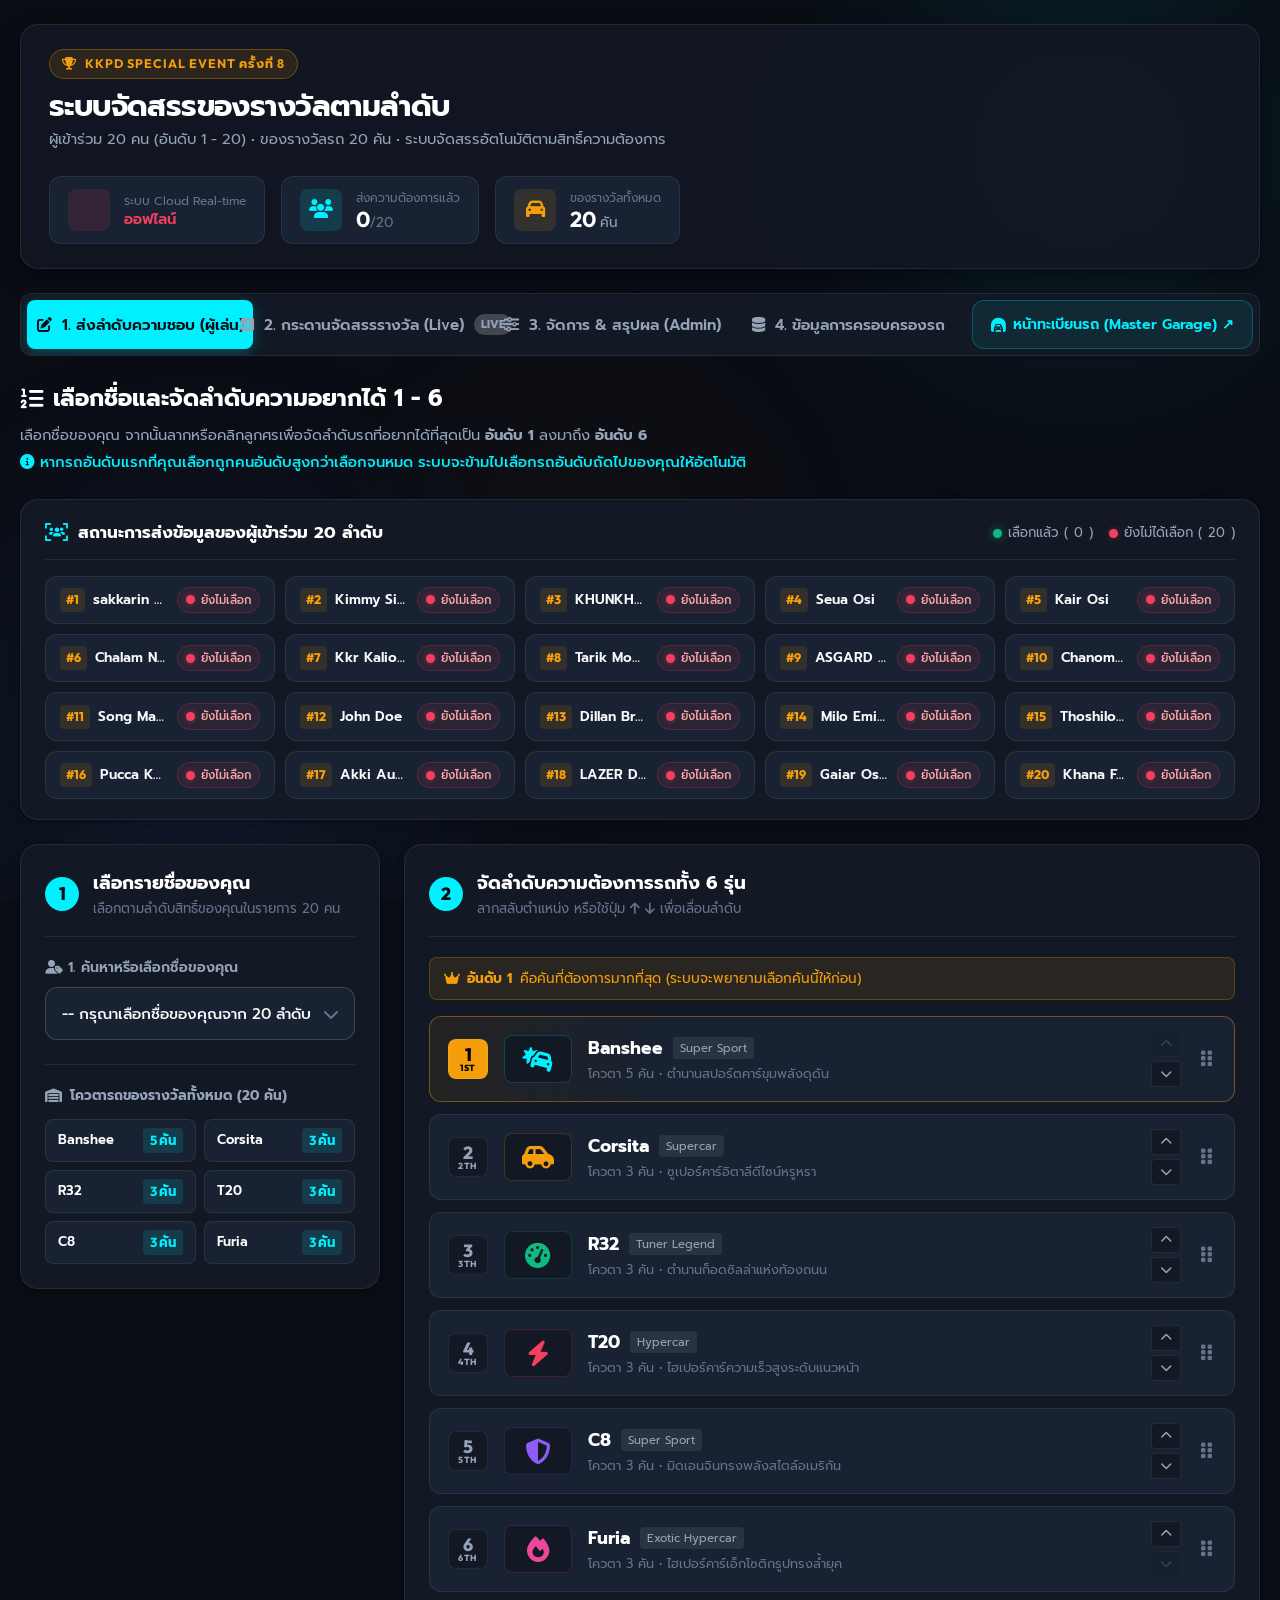
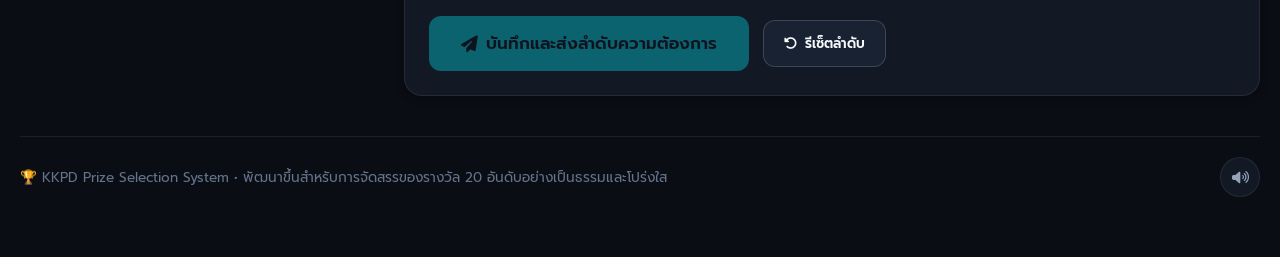
==== commit fdcea3dd: "Create standalone garage.html page with 6-digit PIN gate and auto-incrementing plates" ====
--- a/index.html
+++ b/index.html
@@ -85,8 +85,12 @@
       </button>
       <button class="tab-btn" data-tab="tab-masterdata" id="tabBtnMasterData">
         <i class="fa-solid fa-database"></i>
-        <span>4. ข้อมูลการครอบครองรถ (Master Data)</span>
+        <span>4. ข้อมูลการครอบครองรถ</span>
       </button>
+      <a href="garage.html" class="tab-link-btn" title="เปิดหน้าฐานข้อมูลทะเบียนรถ & เพิ่มรถใหม่">
+        <i class="fa-solid fa-car-tunnel"></i>
+        <span>หน้าทะเบียนรถ (Master Garage) ↗</span>
+      </a>
     </nav>
 
     <!-- Main Content Area -->
@@ -439,7 +443,7 @@
           <div class="hero-text">
             <h2><i class="fa-solid fa-database"></i> ฐานข้อมูลการครอบครองรถทั้งหมด (Master Vehicle Database)</h2>
             <p>
-              รวบรวมข้อมูลการถือครองรถทั้งหมด <strong>68 คัน</strong> จาก <strong>50 สมาชิก</strong> (อัปเดตรวมผลลัพธ์จากกิจกรรม KKPD Special Event ครั้งที่ 8 ล่าสุด)
+              รวบรวมข้อมูลการถือครองรถทั้งหมด <strong>427 คัน</strong> จาก <strong>306 สมาชิก</strong> (รวม Sugoi, Visione, Thrax, Kuruma, Turismo, I8, Mustang ฯลฯ และผลลัพธ์จากกิจกรรม KKPD Event 8 ล่าสุด)
             </p>
           </div>
           <div class="hero-controls">
@@ -447,7 +451,7 @@
               <i class="fa-solid fa-copy"></i> คัดลอกสรุปสำหรับ Discord
             </button>
             <button id="btnExportMasterCSV" class="btn-secondary">
-              <i class="fa-solid fa-file-csv"></i> ส่งออกไฟล์ CSV
+              <i class="fa-solid fa-file-csv"></i> ส่งออกไฟล์ CSV (427 คัน)
             </button>
           </div>
         </div>
@@ -457,36 +461,36 @@
           <div class="master-stat-card">
             <div class="master-stat-icon" style="color:var(--accent-cyan); background:rgba(0,240,255,0.12)"><i class="fa-solid fa-car-side"></i></div>
             <div class="master-stat-info">
-              <span class="master-stat-label">รถในเซิร์ฟเวอร์ทั้งหมด</span>
-              <div class="master-stat-val">68 <small>คัน</small></div>
+              <span class="master-stat-label">รถในระบบทั้งหมด</span>
+              <div class="master-stat-val" id="statTotalCars">427 <small>คัน</small></div>
             </div>
           </div>
           <div class="master-stat-card">
             <div class="master-stat-icon" style="color:var(--accent-purple); background:rgba(168,85,247,0.12)"><i class="fa-solid fa-users"></i></div>
             <div class="master-stat-info">
               <span class="master-stat-label">จำนวนผู้ครอบครอง</span>
-              <div class="master-stat-val">50 <small>คน</small></div>
+              <div class="master-stat-val" id="statTotalMembers">306 <small>คน</small></div>
             </div>
           </div>
           <div class="master-stat-card">
-            <div class="master-stat-icon" style="color:var(--accent-amber); background:rgba(245,158,11,0.12)"><i class="fa-solid fa-fire"></i></div>
+            <div class="master-stat-icon" style="color:var(--accent-amber); background:rgba(245,158,11,0.12)"><i class="fa-solid fa-trophy"></i></div>
             <div class="master-stat-info">
-              <span class="master-stat-label">รุ่นยอดนิยมอันดับ 1</span>
-              <div class="master-stat-val">Banshee <small>(19 คัน)</small></div>
+              <span class="master-stat-label">จากกิจกรรม Event ครั้งที่ 8</span>
+              <div class="master-stat-val">20 <small>คัน</small></div>
             </div>
           </div>
           <div class="master-stat-card">
             <div class="master-stat-icon" style="color:var(--accent-emerald); background:rgba(16,185,129,0.12)"><i class="fa-solid fa-layer-group"></i></div>
             <div class="master-stat-info">
-              <span class="master-stat-label">ถือครอง 2 คันขึ้นไป</span>
-              <div class="master-stat-val">17 <small>คน</small></div>
+              <span class="master-stat-label">สมาชิกที่ถือครอง 2+ คัน</span>
+              <div class="master-stat-val" id="statMultiCarMembers">68 <small>คน</small></div>
             </div>
           </div>
         </div>
 
         <!-- Car Model Badges Row -->
         <div class="master-car-badges-row" id="masterCarBadgesRow">
-          <!-- Populated dynamically with 6 car models -->
+          <!-- Populated dynamically with all car models -->
         </div>
 
         <!-- Master Data Search & Filter Controls -->
@@ -494,61 +498,72 @@
           <div class="master-search-row">
             <div class="search-input-wrapper">
               <i class="fa-solid fa-magnifying-glass search-icon"></i>
-              <input type="text" id="masterSearchInput" class="styled-input search-input" placeholder="🔍 ค้นหาชื่อสมาชิก เช่น Baron, Milo, Suwit, sakkarin...">
+              <input type="text" id="masterSearchInput" class="styled-input search-input" placeholder="🔍 ค้นหาชื่อสมาชิก, เลขทะเบียน (เช่น KKPD 407, 00, 111), ทะเบียนเดิม, หรือรุ่นรถ...">
               <button id="btnClearSearch" class="btn-clear-search hidden"><i class="fa-solid fa-xmark"></i></button>
             </div>
             <div class="master-view-toggle">
-              <button id="btnViewTable" class="btn-toggle active" title="มุมมองตาราง Master Table">
-                <i class="fa-solid fa-table-list"></i> ตาราง
+              <button id="btnViewVehicles" class="btn-toggle active" title="มุมมองทะเบียนรถทั้งหมด 427 คัน">
+                <i class="fa-solid fa-list-ol"></i> ทะเบียนรถทั้งหมด (<span id="countViewVehicles">427</span>)
+              </button>
+              <button id="btnViewMembers" class="btn-toggle" title="มุมมองสรุปรายชื่อสมาชิก">
+                <i class="fa-solid fa-users"></i> แยกตามสมาชิก (<span id="countViewMembers">306</span>)
               </button>
               <button id="btnViewModel" class="btn-toggle" title="มุมมองแยกตามรุ่นรถ">
-                <i class="fa-solid fa-grip"></i> แยกตามรุ่น
+                <i class="fa-solid fa-grip"></i> แยกตามรุ่นรถ (<span id="countViewModel">14</span>)
               </button>
             </div>
           </div>
 
           <div class="master-filter-chips" id="masterFilterChips">
-            <button class="filter-chip active" data-filter="all">ทั้งหมด (50)</button>
-            <button class="filter-chip" data-filter="banshee">Banshee (19)</button>
-            <button class="filter-chip" data-filter="r32">R32 (11)</button>
-            <button class="filter-chip" data-filter="corsita">Corsita (11)</button>
-            <button class="filter-chip" data-filter="t20">T20 (11)</button>
-            <button class="filter-chip" data-filter="c8">C8 (11)</button>
-            <button class="filter-chip" data-filter="furia">Furia (5)</button>
-            <button class="filter-chip" data-filter="multi">⚡ ถือครอง 2+ คัน (17)</button>
-            <button class="filter-chip" data-filter="event8">🌟 จาก Event 8 (20)</button>
-          </div>
-        </div>
-
-        <!-- View 1: Master Table -->
-        <div id="masterTableView" class="master-view-container">
+            <!-- Dynamically generated filter chips -->
+          </div>
+        </div>
+
+        <!-- View 1: All Vehicles List (427 Cars) -->
+        <div id="masterVehiclesView" class="master-view-container">
           <div class="table-container">
             <table class="styled-table master-table">
               <thead>
                 <tr>
-                  <th style="width: 60px; text-align: center;">ลำดับ</th>
-                  <th>รายชื่อสมาชิก</th>
-                  <th style="text-align: center;">Corsita</th>
-                  <th style="text-align: center;">R32</th>
-                  <th style="text-align: center;">T20</th>
-                  <th style="text-align: center;">C8</th>
-                  <th style="text-align: center;">Furia</th>
-                  <th style="text-align: center;">Banshee</th>
-                  <th style="text-align: center; width: 100px;">จำนวนรวม</th>
-                  <th>ที่มา</th>
+                  <th style="width: 70px; text-align: center;">ลำดับ</th>
+                  <th style="width: 140px; text-align: center;">ป้ายทะเบียน</th>
+                  <th style="width: 160px;">รุ่นรถ</th>
+                  <th>ชื่อผู้ครอบครอง</th>
+                  <th style="width: 130px; text-align: center;">ทะเบียนเดิม</th>
+                  <th style="width: 160px;">ที่มา / หมายเหตุ</th>
                 </tr>
               </thead>
-              <tbody id="masterTableBody">
+              <tbody id="masterVehiclesTableBody">
                 <!-- Populated dynamically -->
               </tbody>
             </table>
           </div>
         </div>
 
-        <!-- View 2: Grouped by Car Model Grid -->
+        <!-- View 2: Grouped by Member Summary (306 Members) -->
+        <div id="masterMembersView" class="master-view-container hidden">
+          <div class="table-container">
+            <table class="styled-table master-table">
+              <thead>
+                <tr>
+                  <th style="width: 70px; text-align: center;">ลำดับ</th>
+                  <th>รายชื่อสมาชิก</th>
+                  <th style="width: 110px; text-align: center;">จำนวนรถ</th>
+                  <th>รายการรถและป้ายทะเบียนที่ครอบครอง</th>
+                  <th style="width: 160px;">ที่มา</th>
+                </tr>
+              </thead>
+              <tbody id="masterMembersTableBody">
+                <!-- Populated dynamically -->
+              </tbody>
+            </table>
+          </div>
+        </div>
+
+        <!-- View 3: Grouped by Car Model Grid (14 Models) -->
         <div id="masterModelView" class="master-view-container hidden">
           <div class="model-roster-grid" id="modelRosterGrid">
-            <!-- Populated dynamically -->
+            <!-- Populated dynamically with 14 model cards -->
           </div>
         </div>
       </section>
@@ -600,6 +615,6 @@
     </div>
   </div>
 
-  <script src="app.js?v=2.2"></script>
+  <script src="app.js?v=2.3"></script>
 </body>
 </html>
--- a/style.css
+++ b/style.css
@@ -2239,3 +2239,121 @@
 .master-view-container.hidden {
   display: none !important;
 }
+
+/* License Plate Badges */
+.plate-pill {
+  display: inline-flex;
+  align-items: center;
+  gap: 5px;
+  background: linear-gradient(180deg, #1e293b 0%, #0f172a 100%);
+  border: 1px solid rgba(245, 158, 11, 0.4);
+  border-radius: 4px;
+  padding: 3px 7px;
+  font-family: var(--font-heading);
+  font-size: 0.72rem;
+  font-weight: 800;
+  color: #fde047;
+  letter-spacing: 0.5px;
+  box-shadow: 0 1px 3px rgba(0, 0, 0, 0.4);
+  white-space: nowrap;
+  transition: var(--trans-fast);
+}
+
+.plate-pill:hover {
+  border-color: #fde047;
+  transform: translateY(-1px);
+  box-shadow: 0 2px 6px rgba(245, 158, 11, 0.25);
+}
+
+.plate-pill.event8 {
+  border-color: rgba(0, 240, 255, 0.45);
+  color: var(--accent-cyan);
+}
+
+.plate-pill.event8:hover {
+  border-color: var(--accent-cyan);
+  box-shadow: 0 2px 6px rgba(0, 240, 255, 0.3);
+}
+
+.plate-pill i {
+  font-size: 0.62rem;
+  opacity: 0.8;
+}
+
+/* ==========================================================================
+   Garage Standalone Page & Add Vehicle Form
+   ========================================================================== */
+
+.garage-nav-bar {
+  display: flex;
+  justify-content: space-between;
+  align-items: center;
+  background: var(--bg-surface);
+  border: 1px solid var(--border-subtle);
+  border-radius: var(--radius-lg);
+  padding: 14px 20px;
+  margin-bottom: 24px;
+  flex-wrap: wrap;
+  gap: 12px;
+}
+
+.nav-left-actions, .nav-right-actions {
+  display: flex;
+  align-items: center;
+  gap: 10px;
+  flex-wrap: wrap;
+}
+
+.add-vehicle-grid {
+  display: grid;
+  grid-template-columns: 1fr 1fr;
+  gap: 16px;
+}
+
+@media (max-width: 640px) {
+  .add-vehicle-grid {
+    grid-template-columns: 1fr;
+  }
+}
+
+.auto-plate-display-box {
+  display: flex;
+  align-items: center;
+  gap: 12px;
+  background: var(--bg-surface-raised);
+  border: 1px solid var(--border-subtle);
+  border-radius: var(--radius-md);
+  padding: 10px 14px;
+  min-height: 52px;
+}
+
+.auto-plate-hint {
+  font-size: 0.76rem;
+  color: var(--text-muted);
+  line-height: 1.3;
+}
+
+.tab-link-btn {
+  display: inline-flex;
+  align-items: center;
+  gap: 8px;
+  background: rgba(0, 240, 255, 0.08);
+  border: 1px solid rgba(0, 240, 255, 0.25);
+  color: var(--accent-cyan);
+  padding: 12px 18px;
+  border-radius: var(--radius-md);
+  text-decoration: none;
+  font-weight: 600;
+  font-size: 0.9rem;
+  transition: var(--trans-normal);
+}
+
+.tab-link-btn:hover {
+  background: rgba(0, 240, 255, 0.2);
+  border-color: var(--accent-cyan);
+  color: #fff;
+  transform: translateY(-2px);
+  box-shadow: 0 4px 14px var(--accent-cyan-glow);
+}
+
+
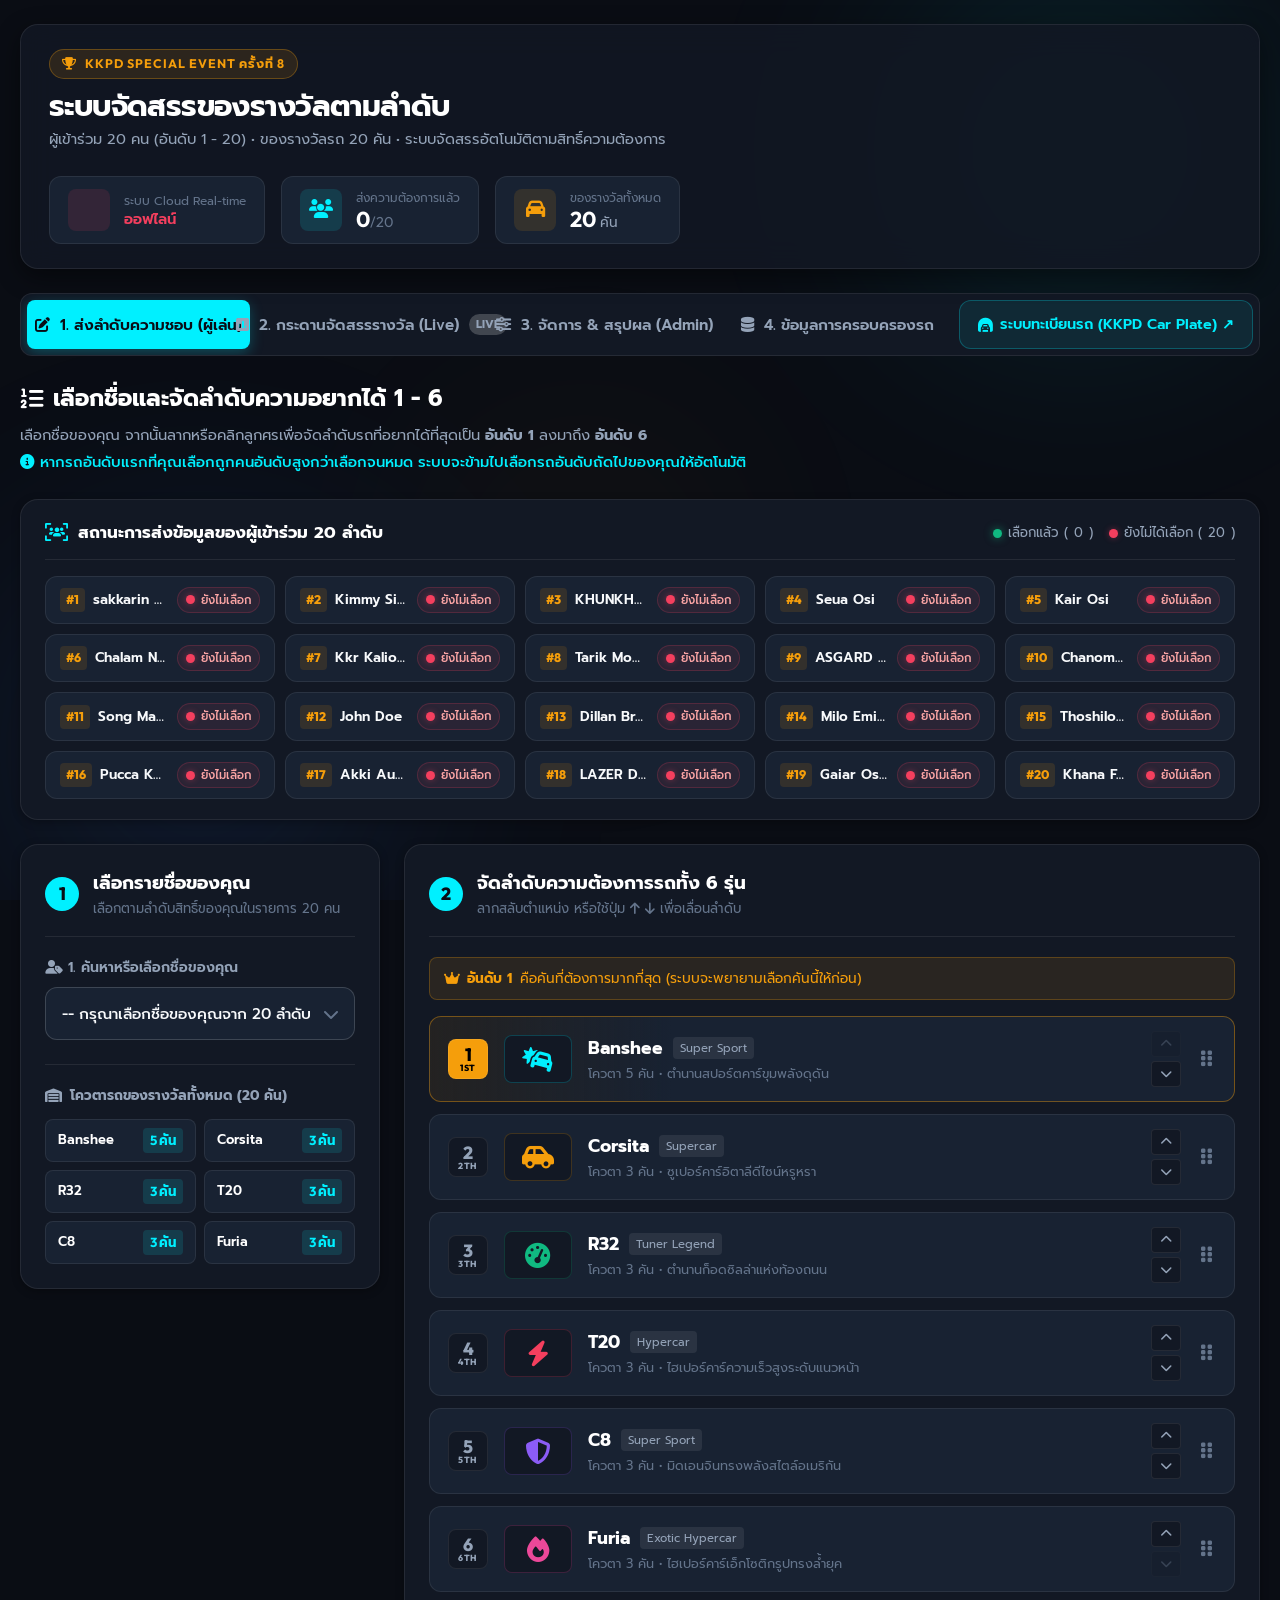
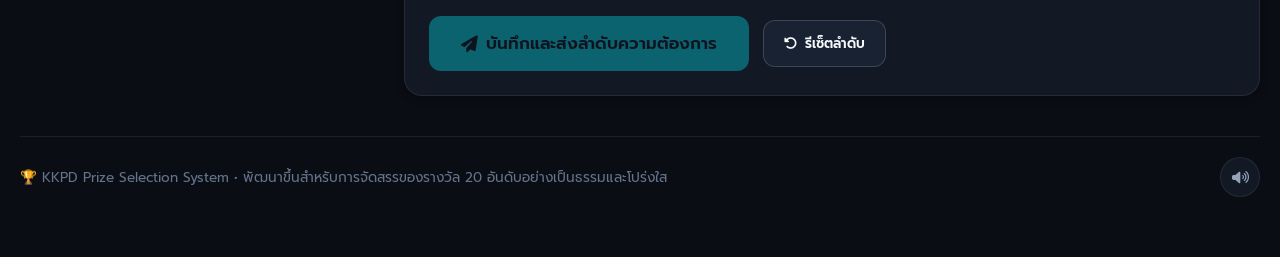
==== commit 5dc5b560: "Update car plate link to new dedicated repo" ====
--- a/index.html
+++ b/index.html
@@ -87,9 +87,9 @@
         <i class="fa-solid fa-database"></i>
         <span>4. ข้อมูลการครอบครองรถ</span>
       </button>
-      <a href="garage.html" class="tab-link-btn" title="เปิดหน้าฐานข้อมูลทะเบียนรถ & เพิ่มรถใหม่">
+      <a href="https://nuttathusch.github.io/kkpd-car-plate/" class="tab-link-btn" title="เปิดหน้าฐานข้อมูลทะเบียนรถ & เพิ่มรถใหม่">
         <i class="fa-solid fa-car-tunnel"></i>
-        <span>หน้าทะเบียนรถ (Master Garage) ↗</span>
+        <span>ระบบทะเบียนรถ (KKPD Car Plate) ↗</span>
       </a>
     </nav>
 
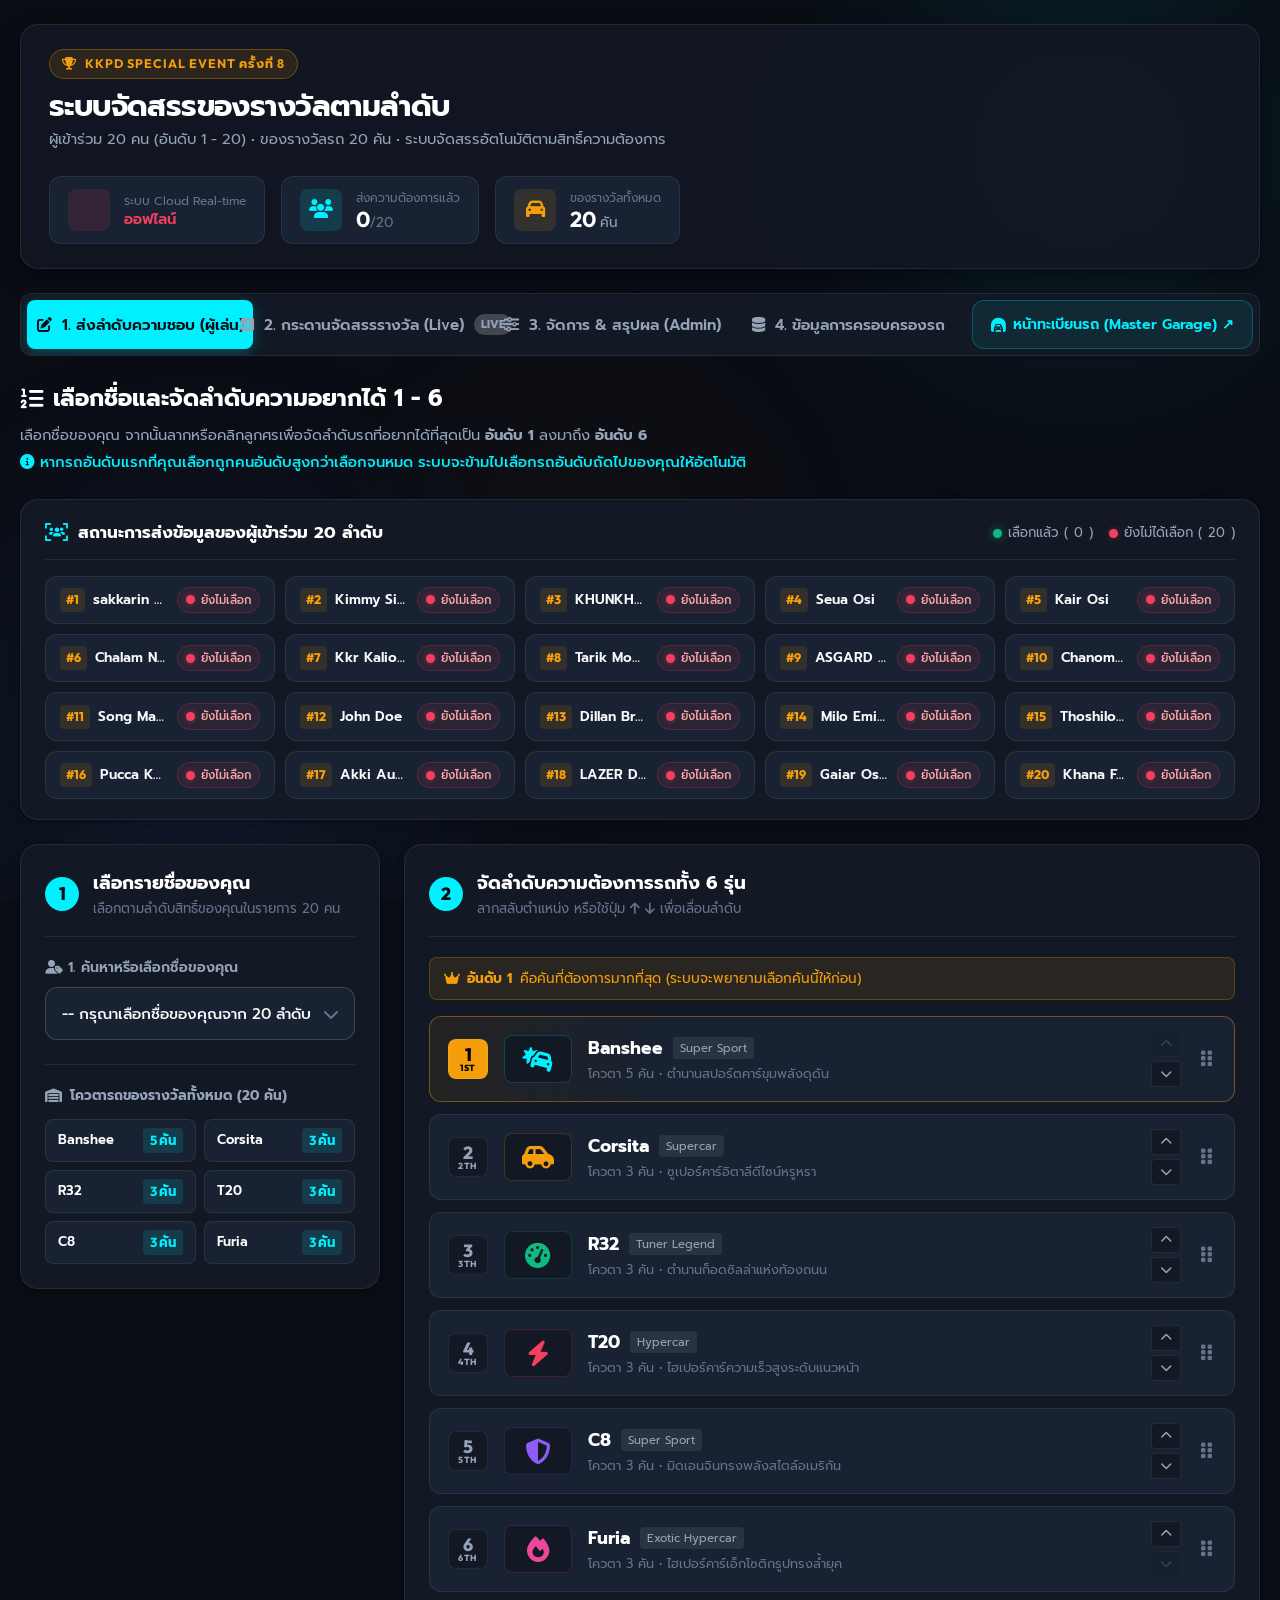
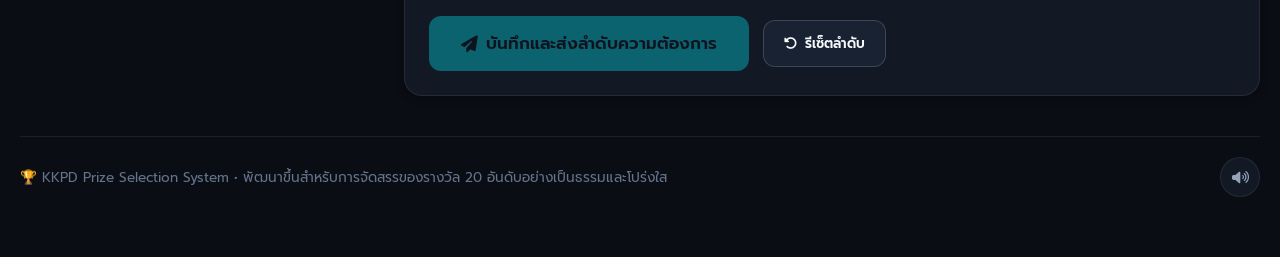
==== commit 499cf44e: "Keep garage.html inside kkpd-prize-selection repo and link seamlessly" ====
--- a/index.html
+++ b/index.html
@@ -87,9 +87,9 @@
         <i class="fa-solid fa-database"></i>
         <span>4. ข้อมูลการครอบครองรถ</span>
       </button>
-      <a href="https://nuttathusch.github.io/kkpd-car-plate/" class="tab-link-btn" title="เปิดหน้าฐานข้อมูลทะเบียนรถ & เพิ่มรถใหม่">
+      <a href="garage.html" class="tab-link-btn" title="เปิดหน้าฐานข้อมูลทะเบียนรถ & เพิ่มรถใหม่">
         <i class="fa-solid fa-car-tunnel"></i>
-        <span>ระบบทะเบียนรถ (KKPD Car Plate) ↗</span>
+        <span>หน้าทะเบียนรถ (Master Garage) ↗</span>
       </a>
     </nav>
 
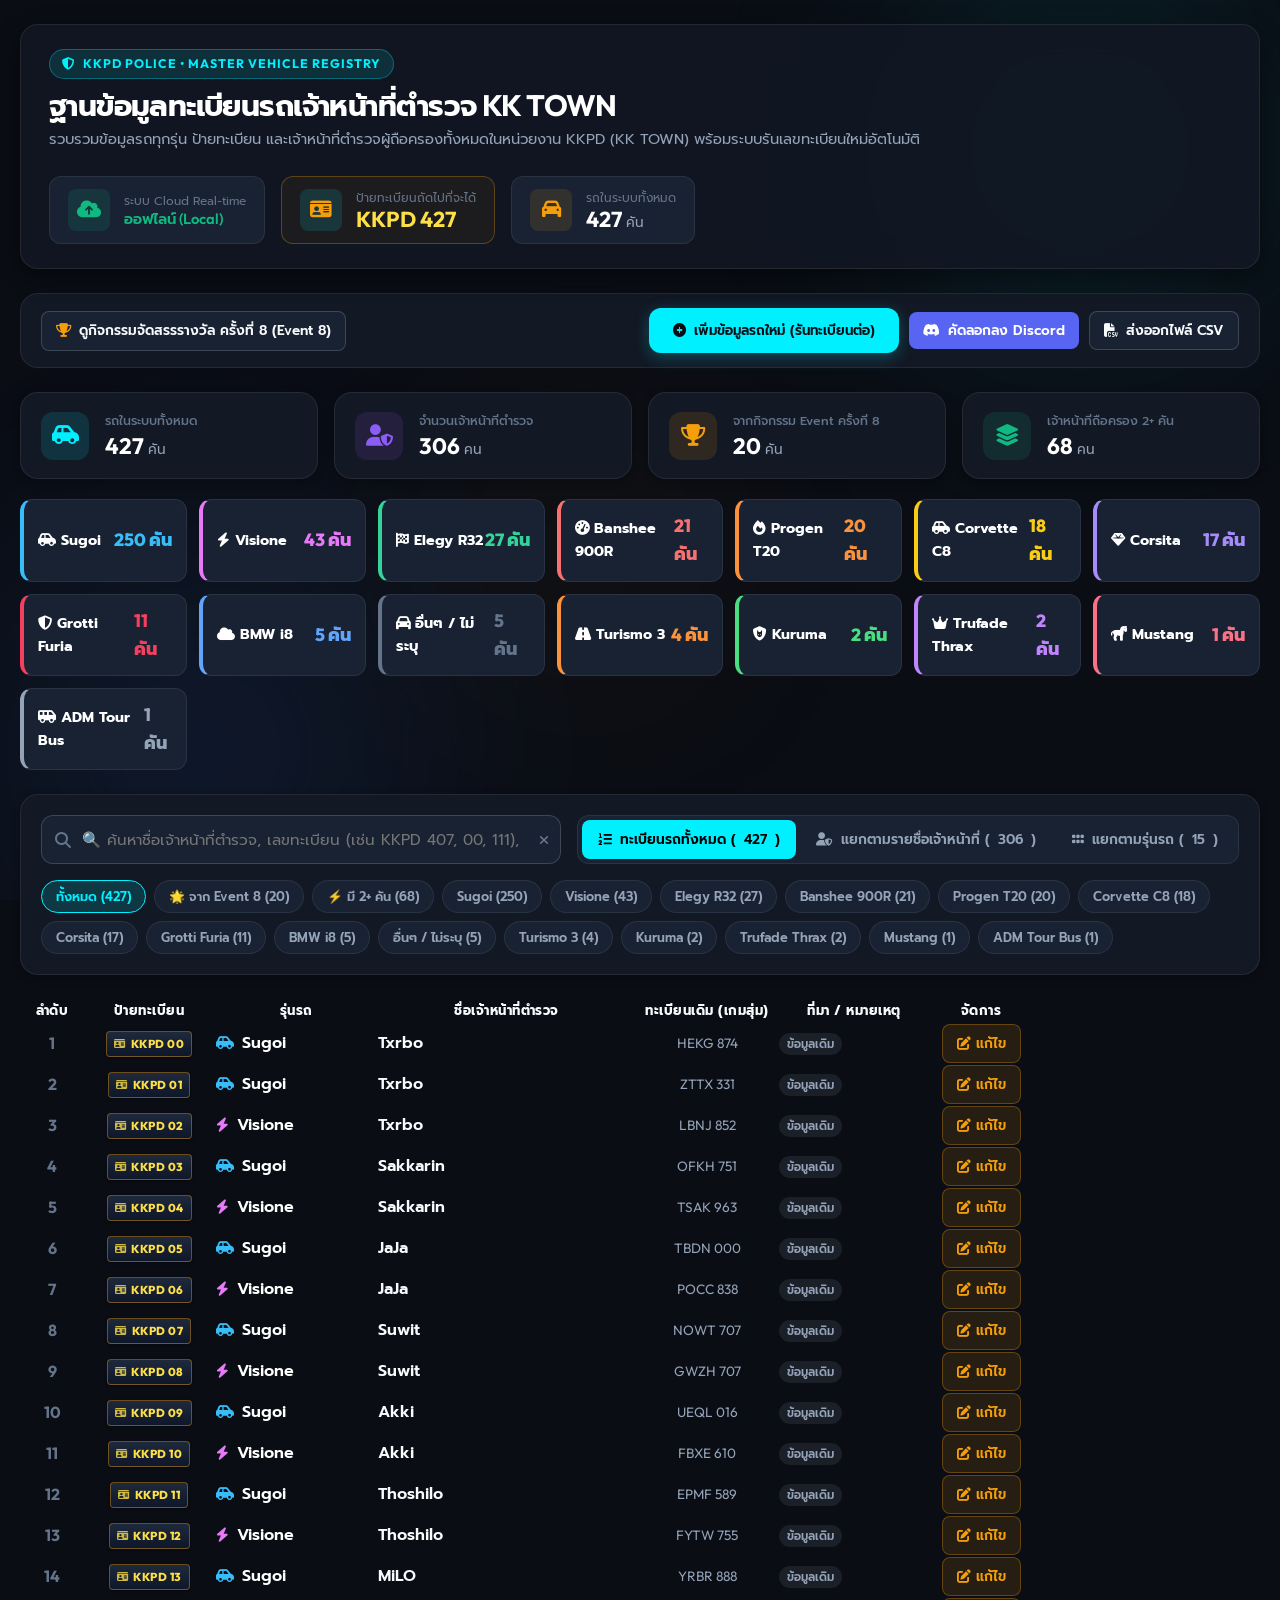
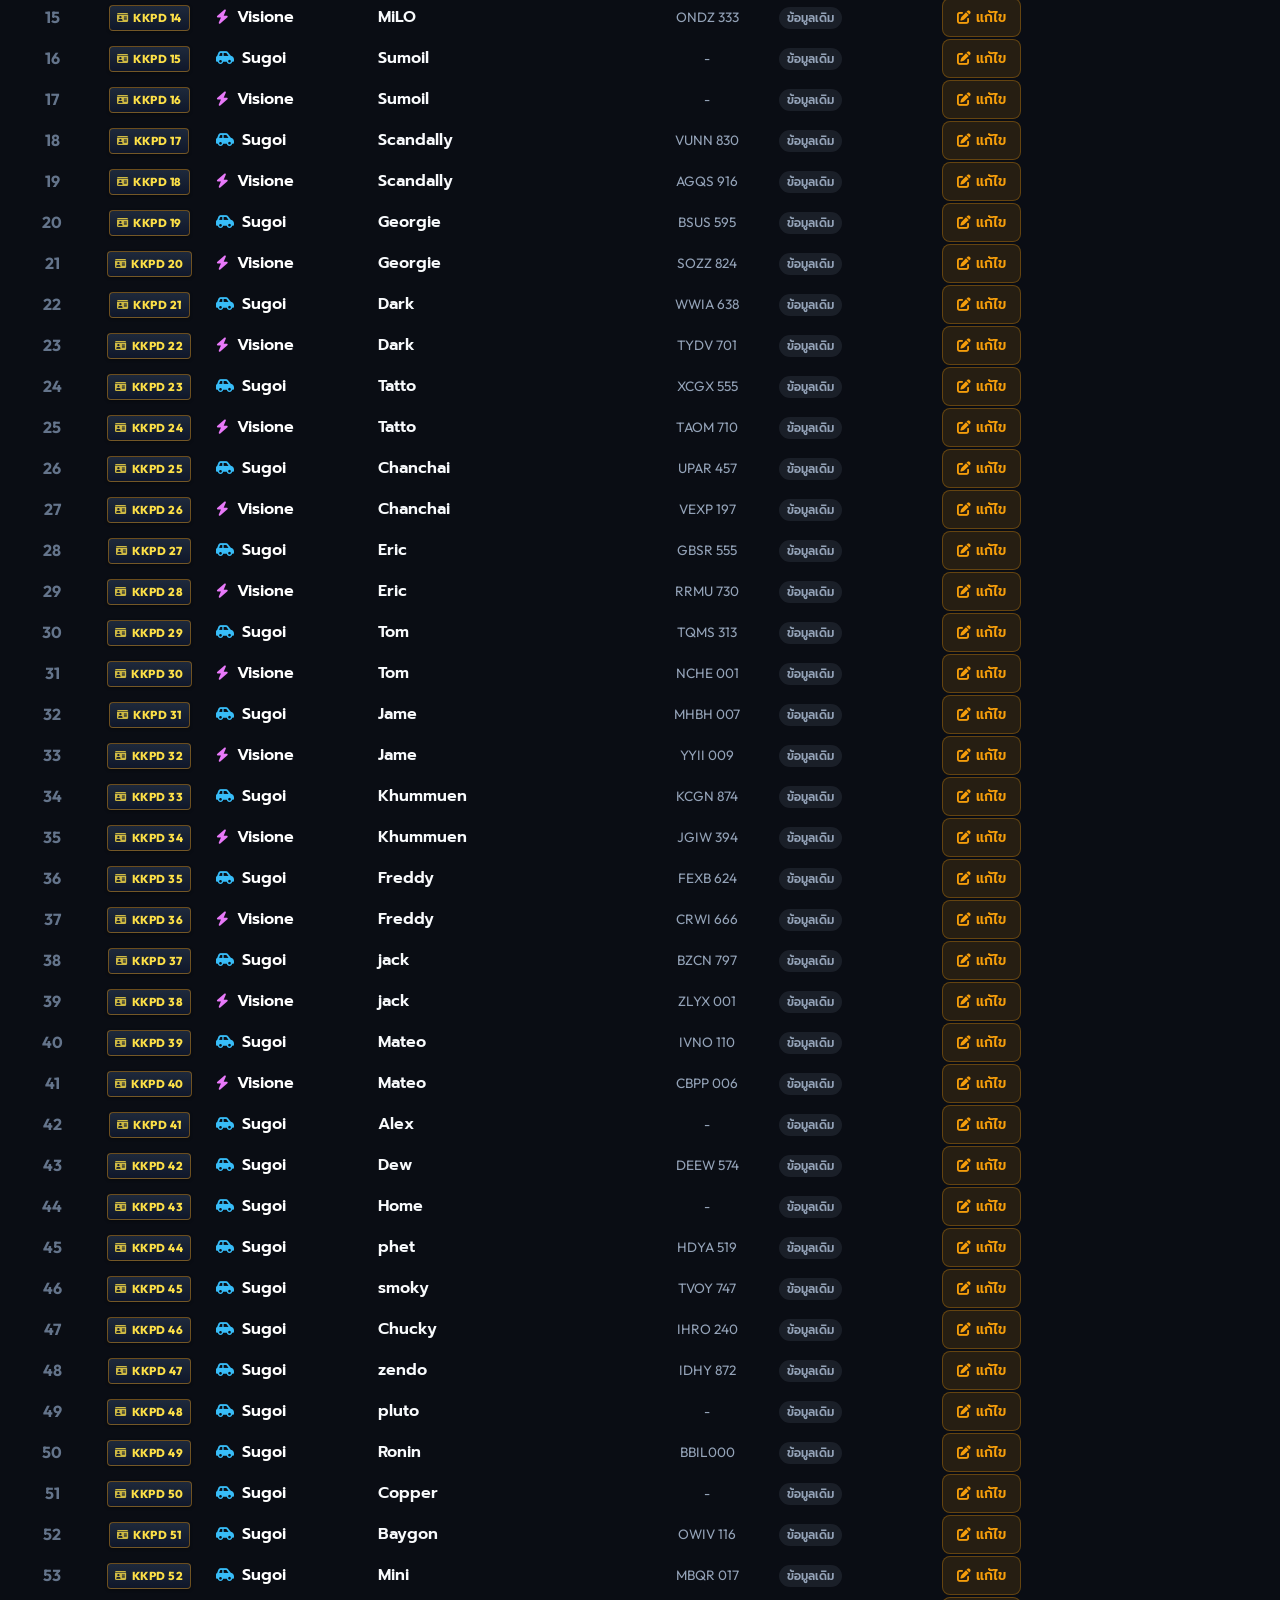
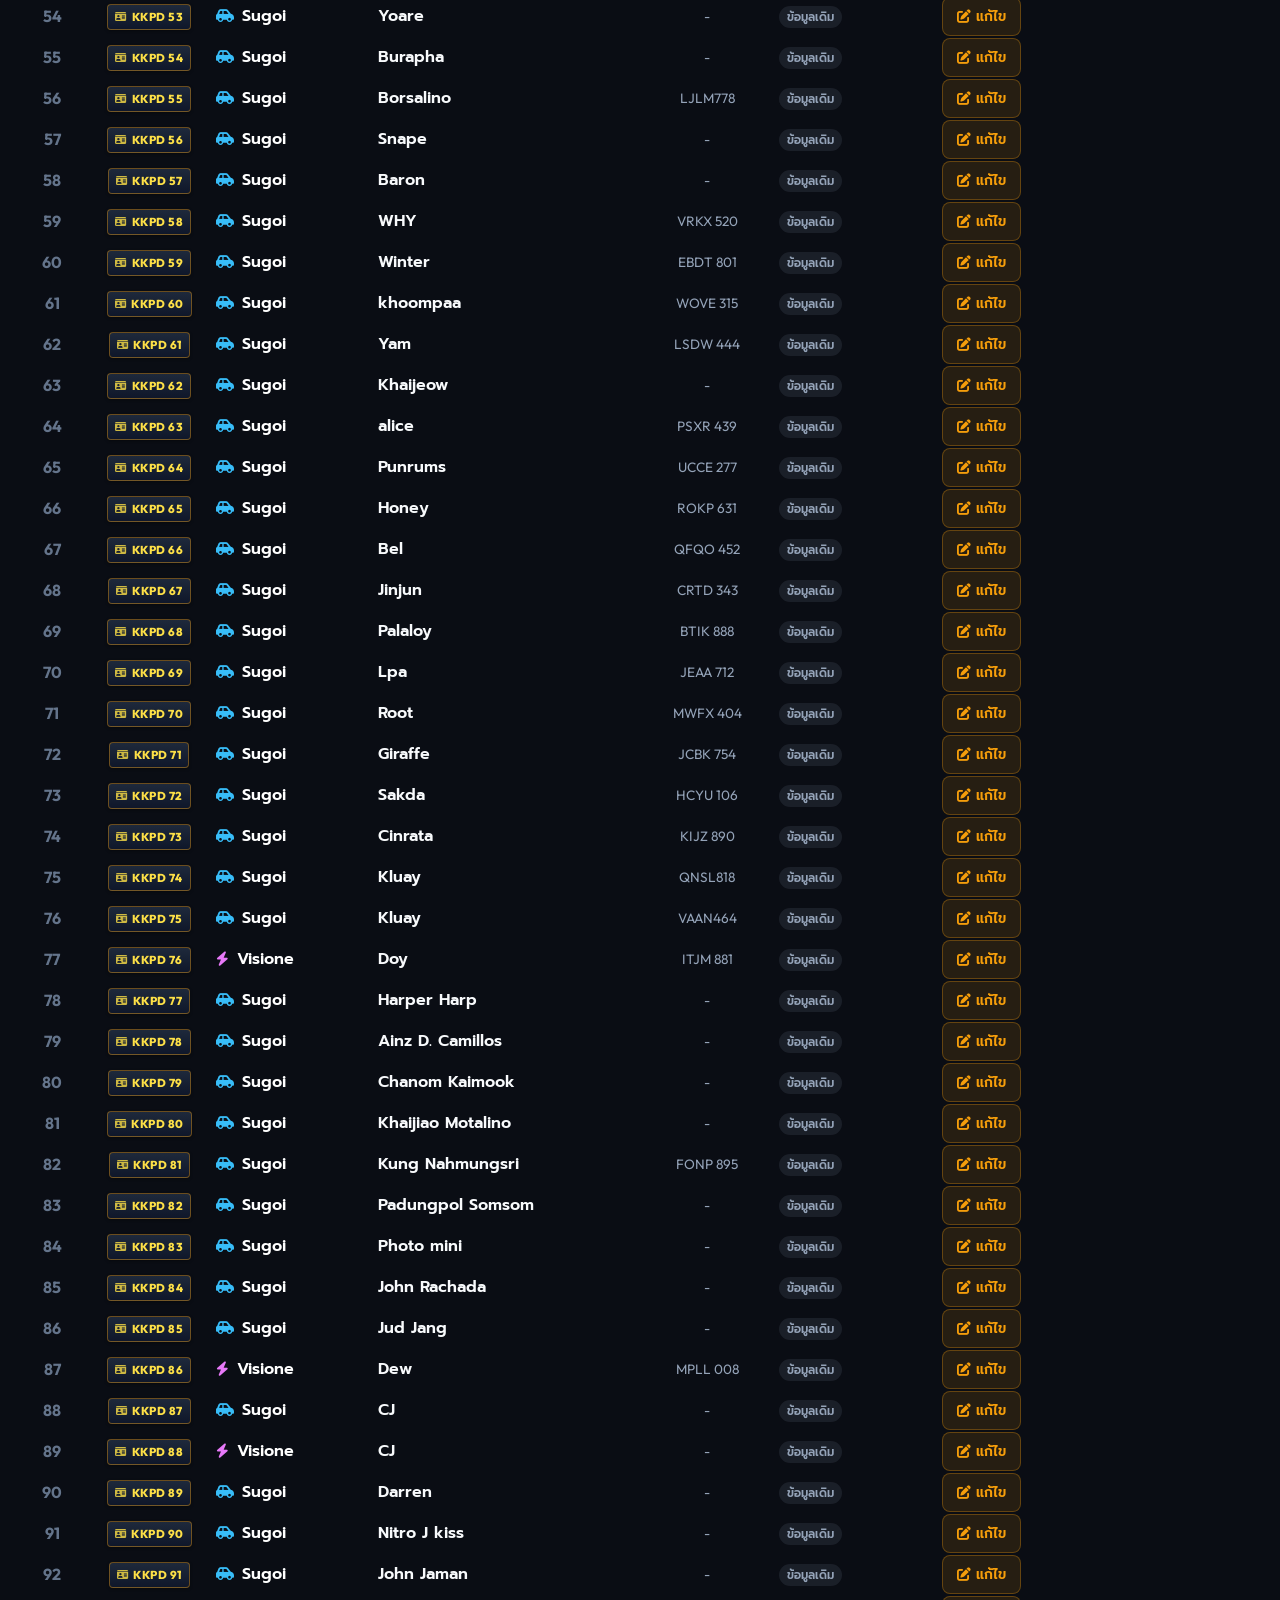
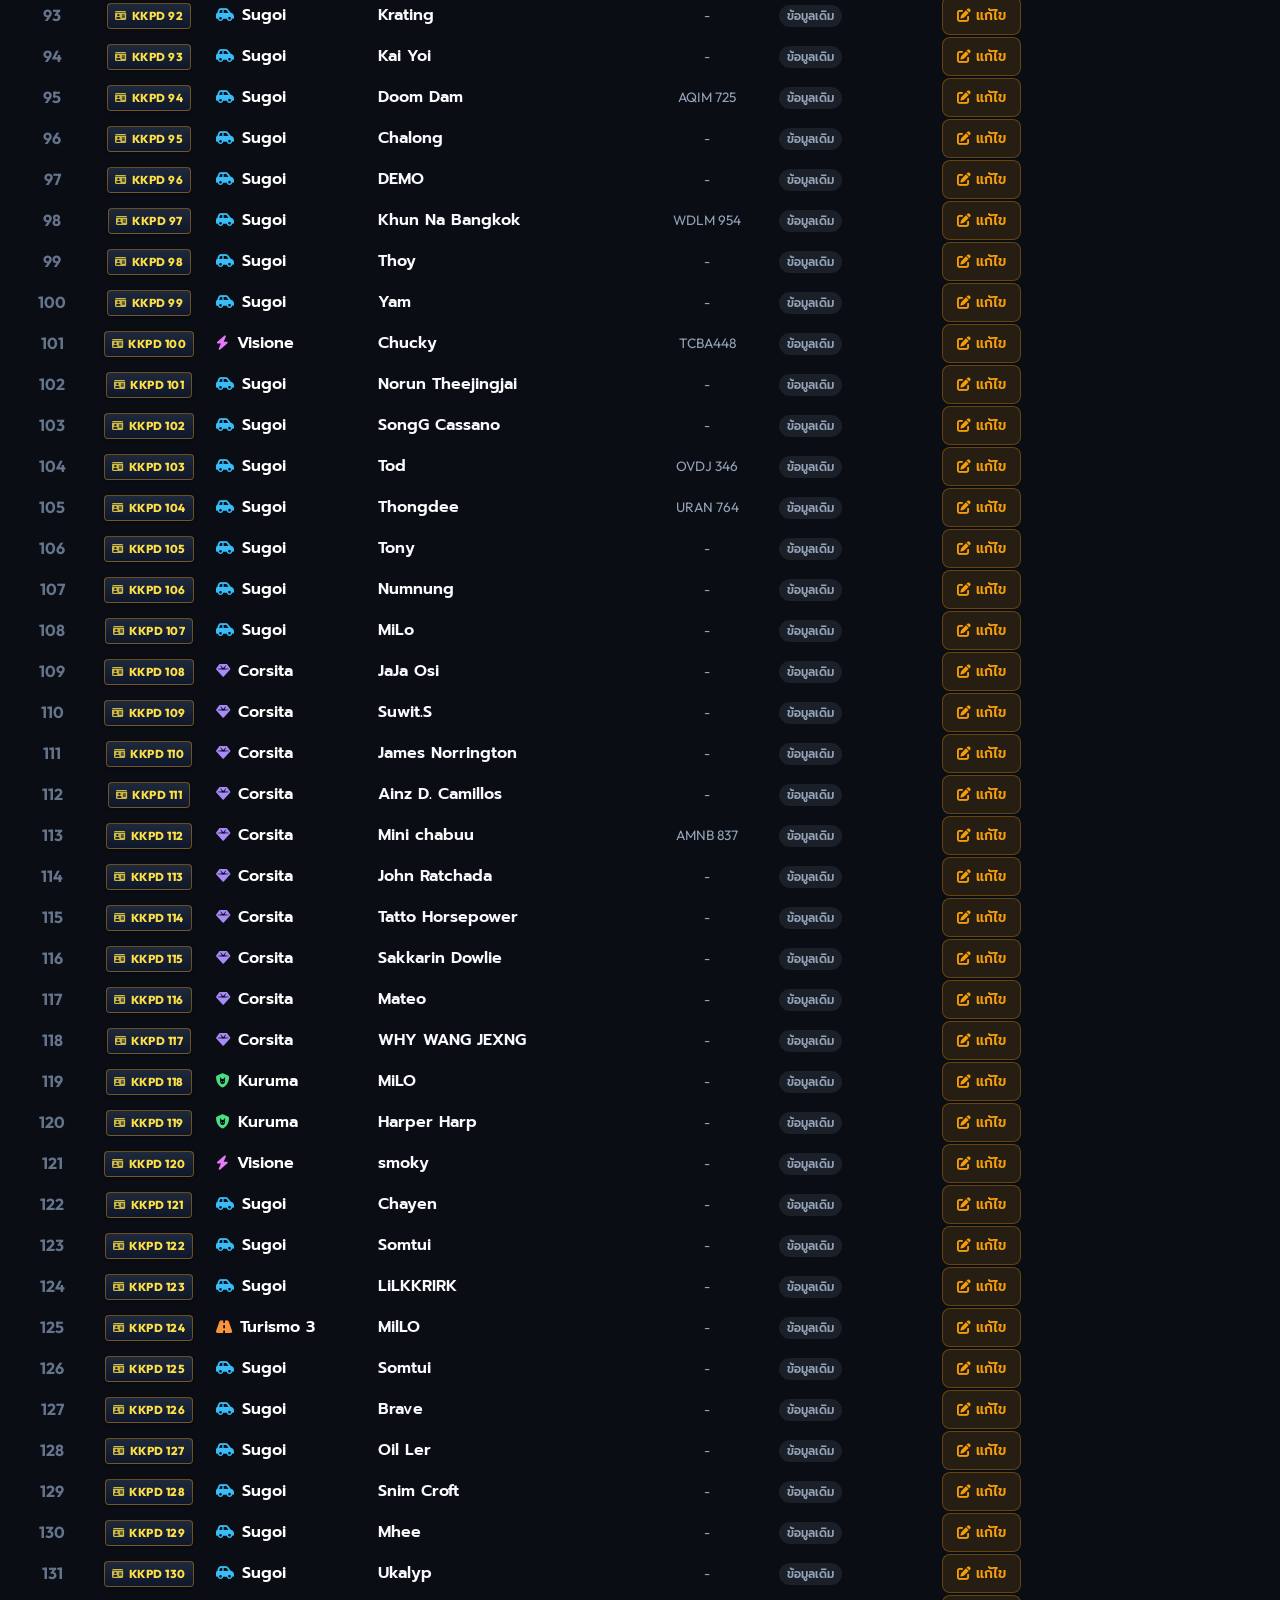
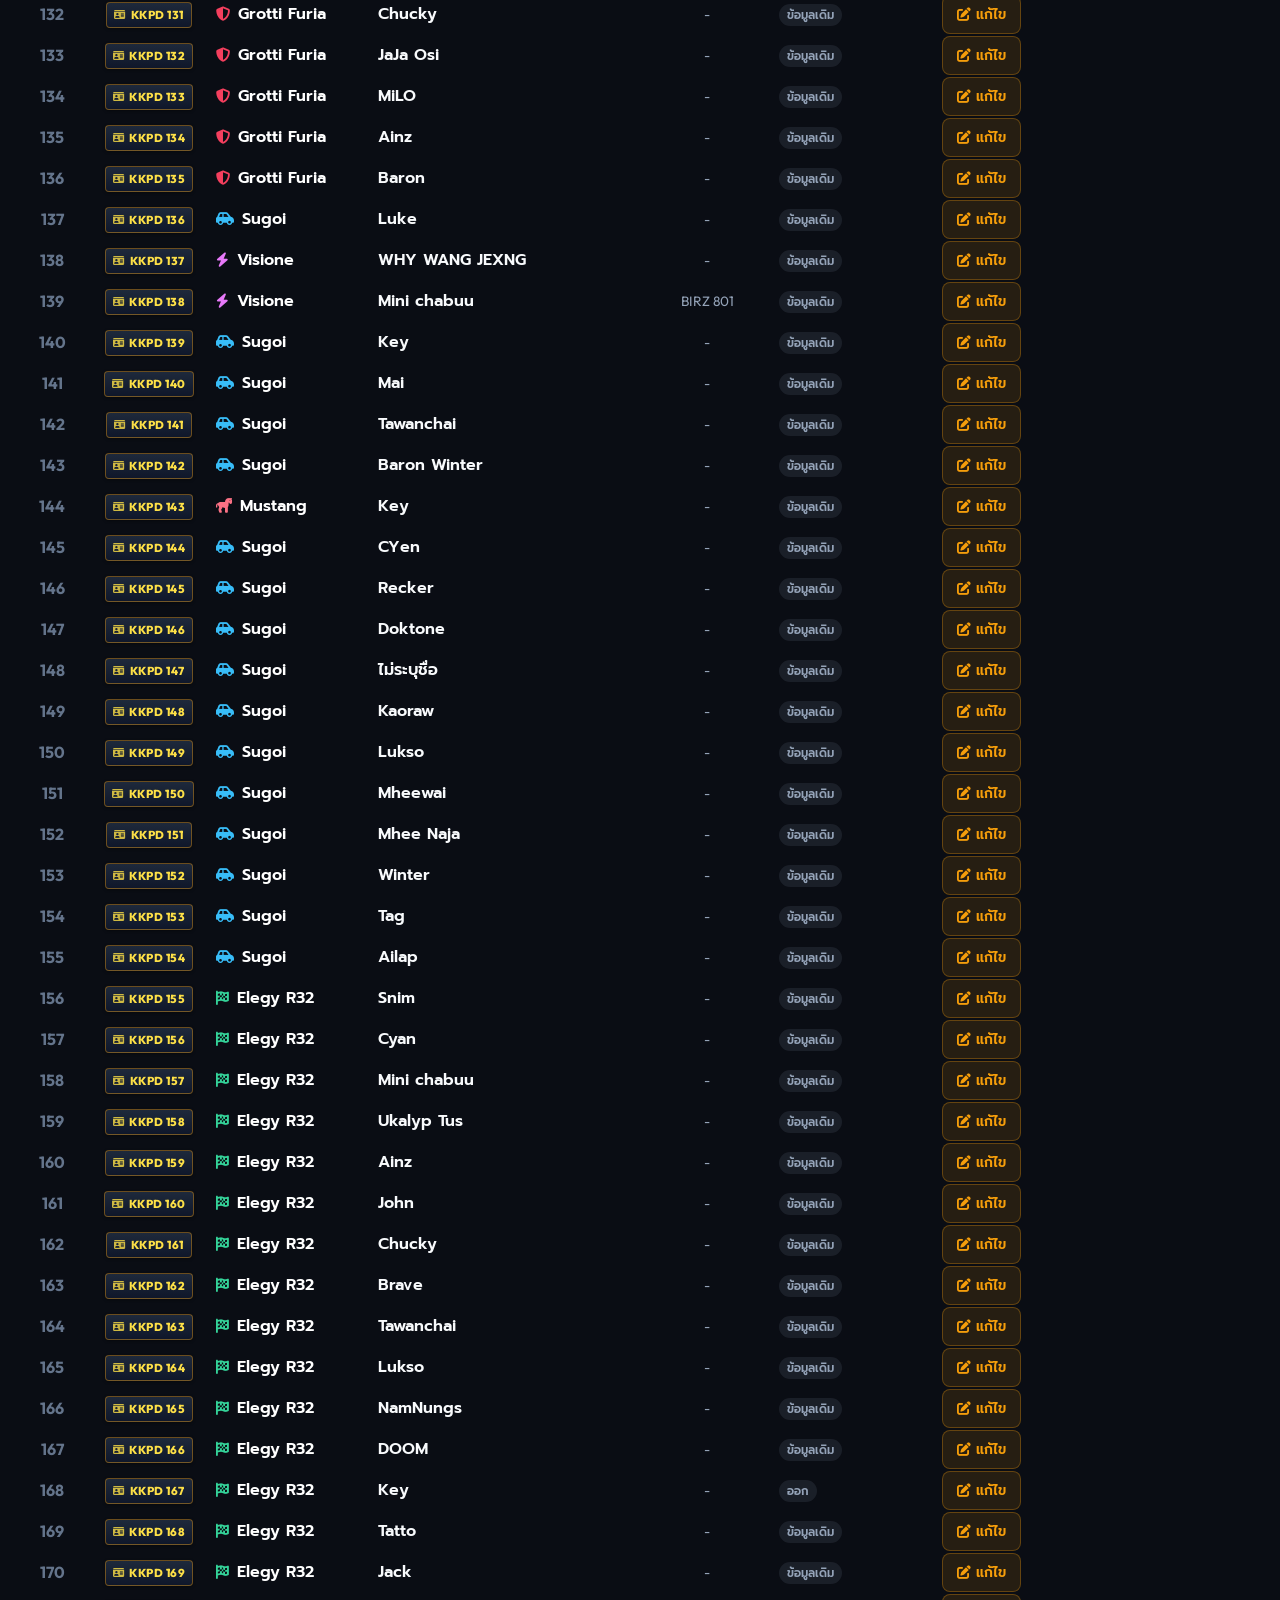
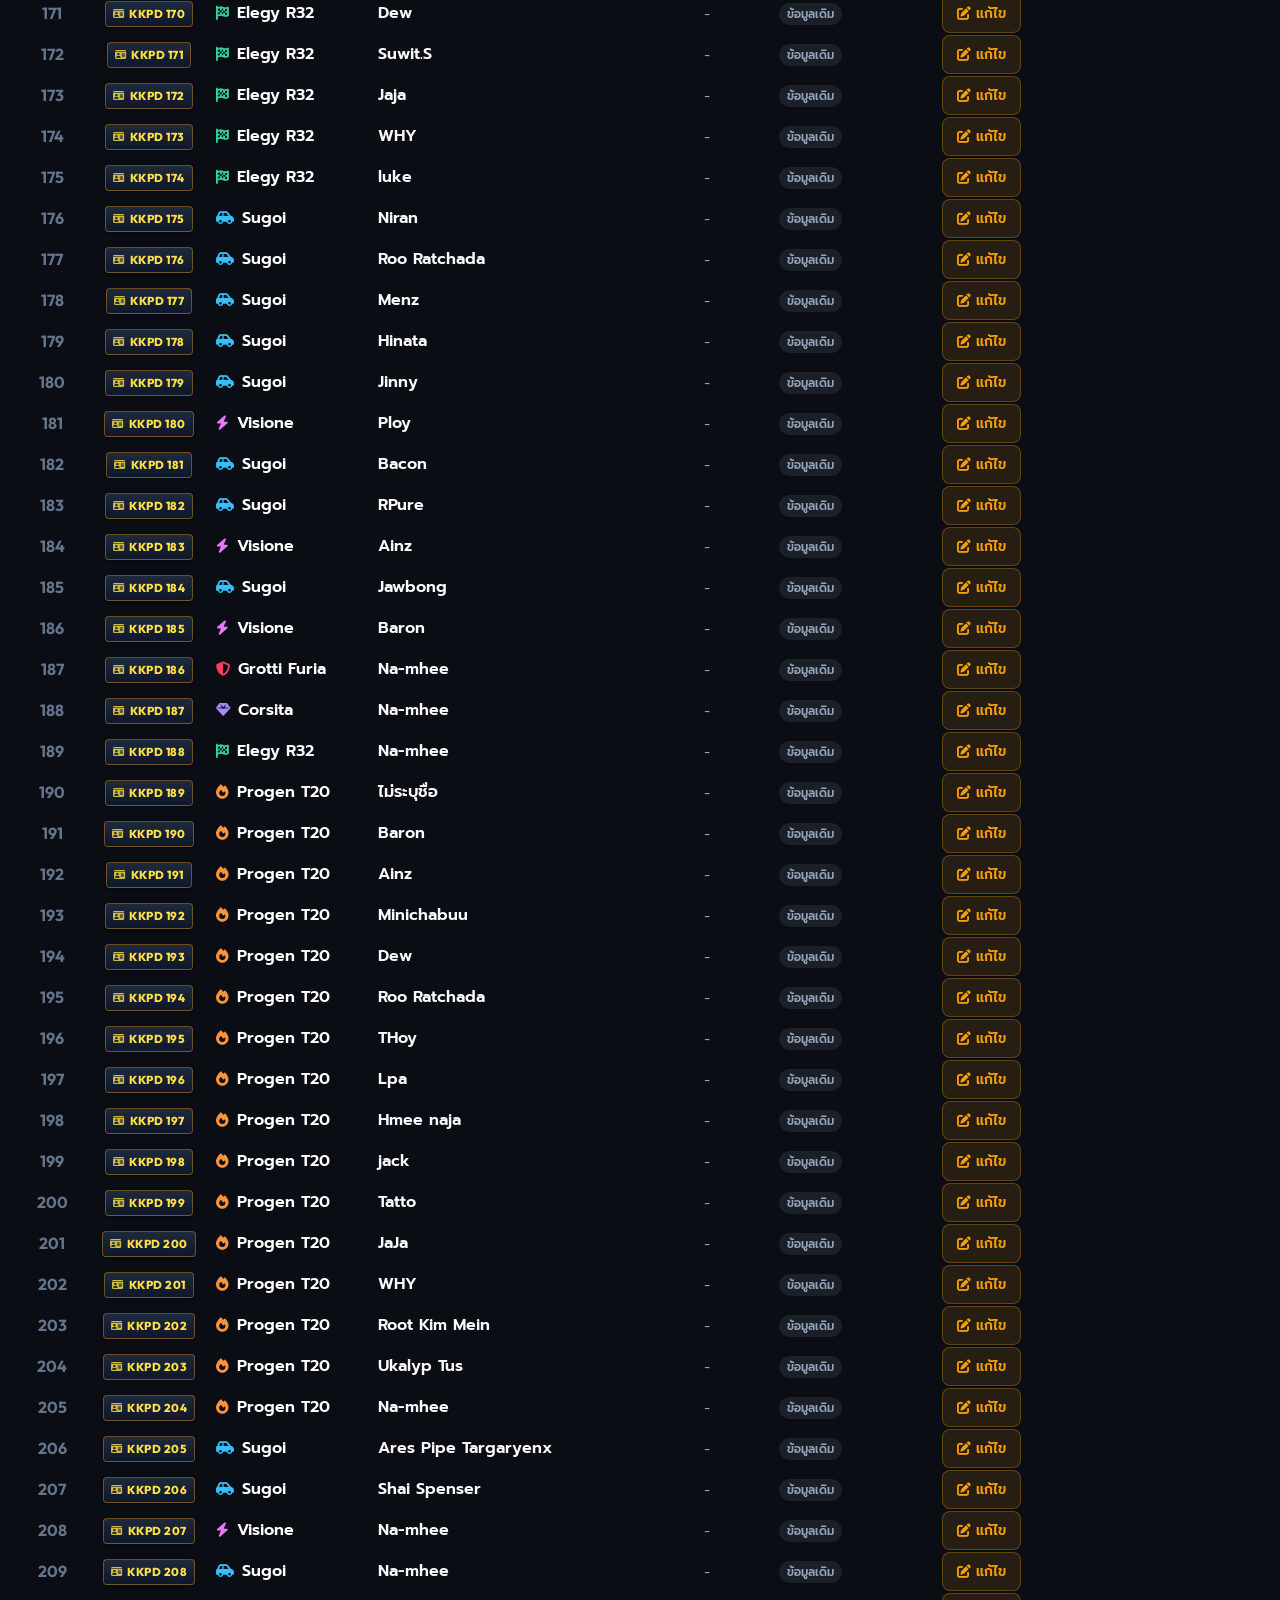
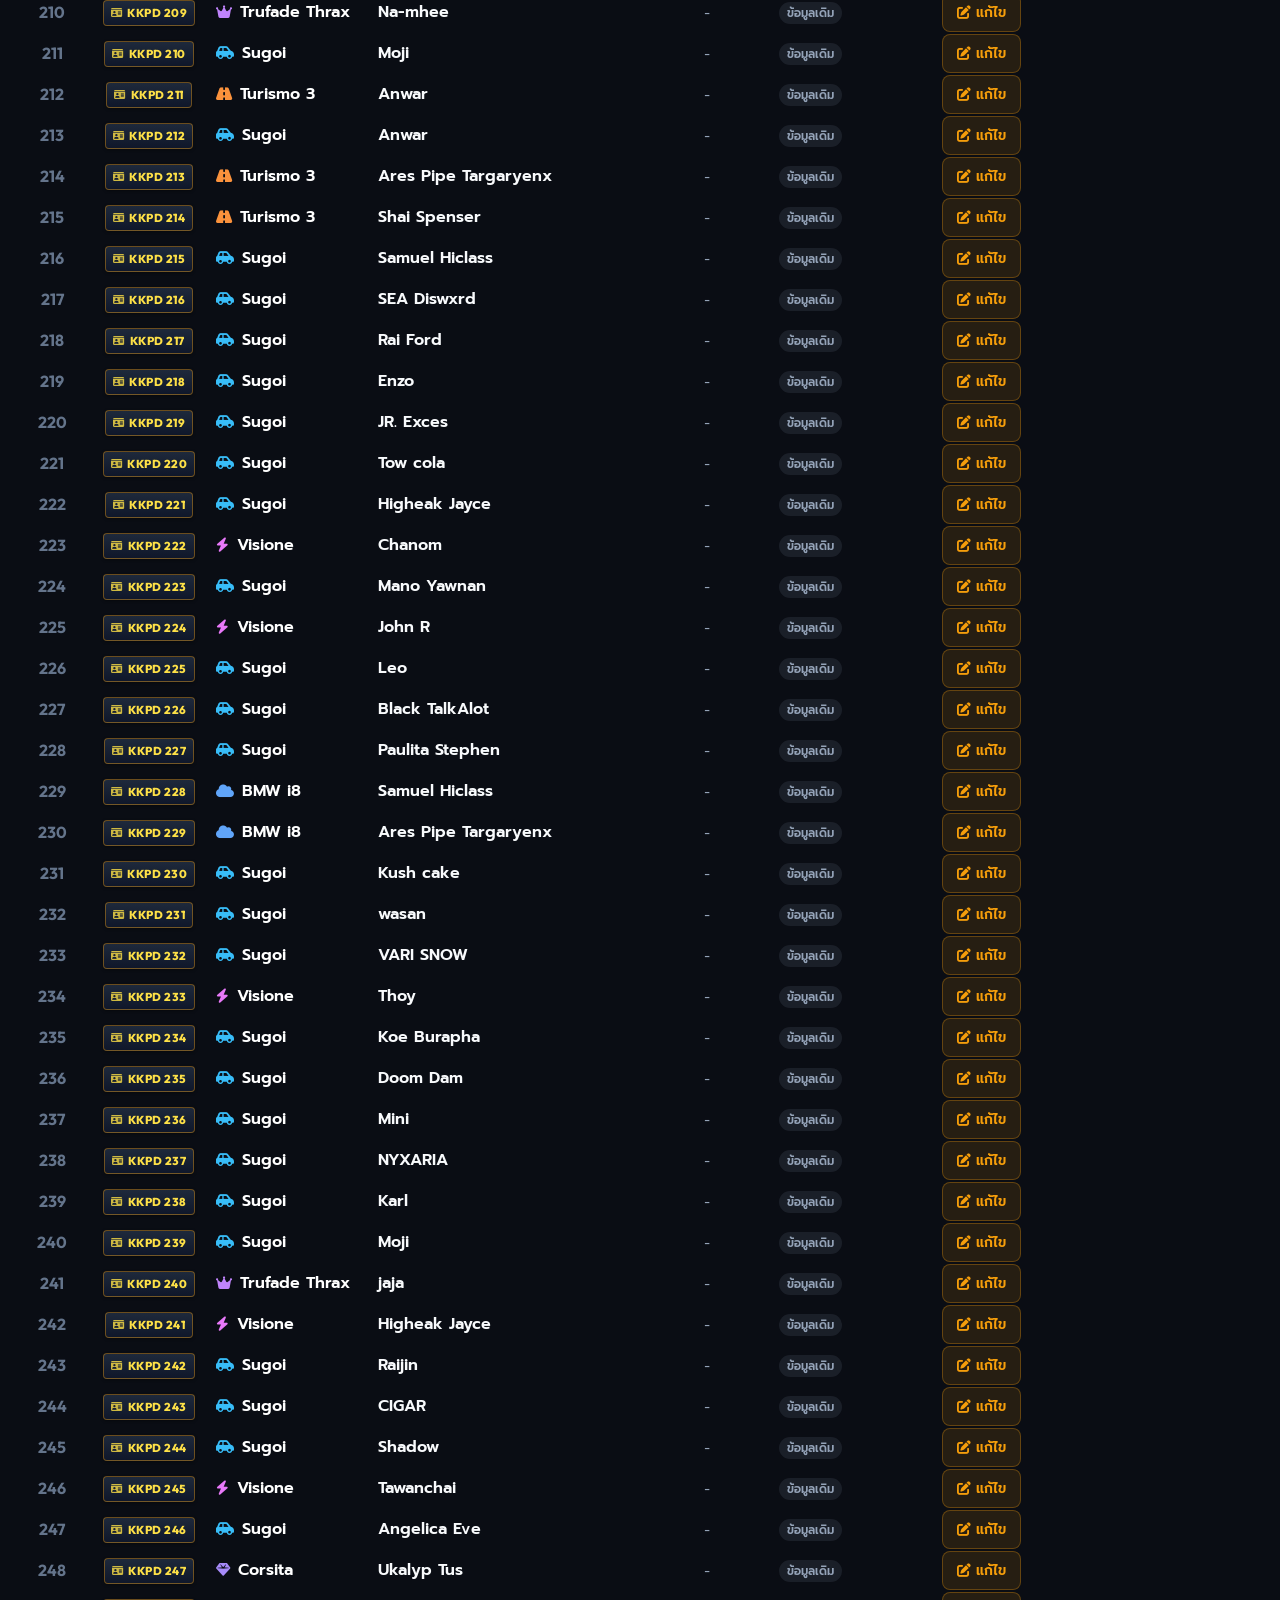
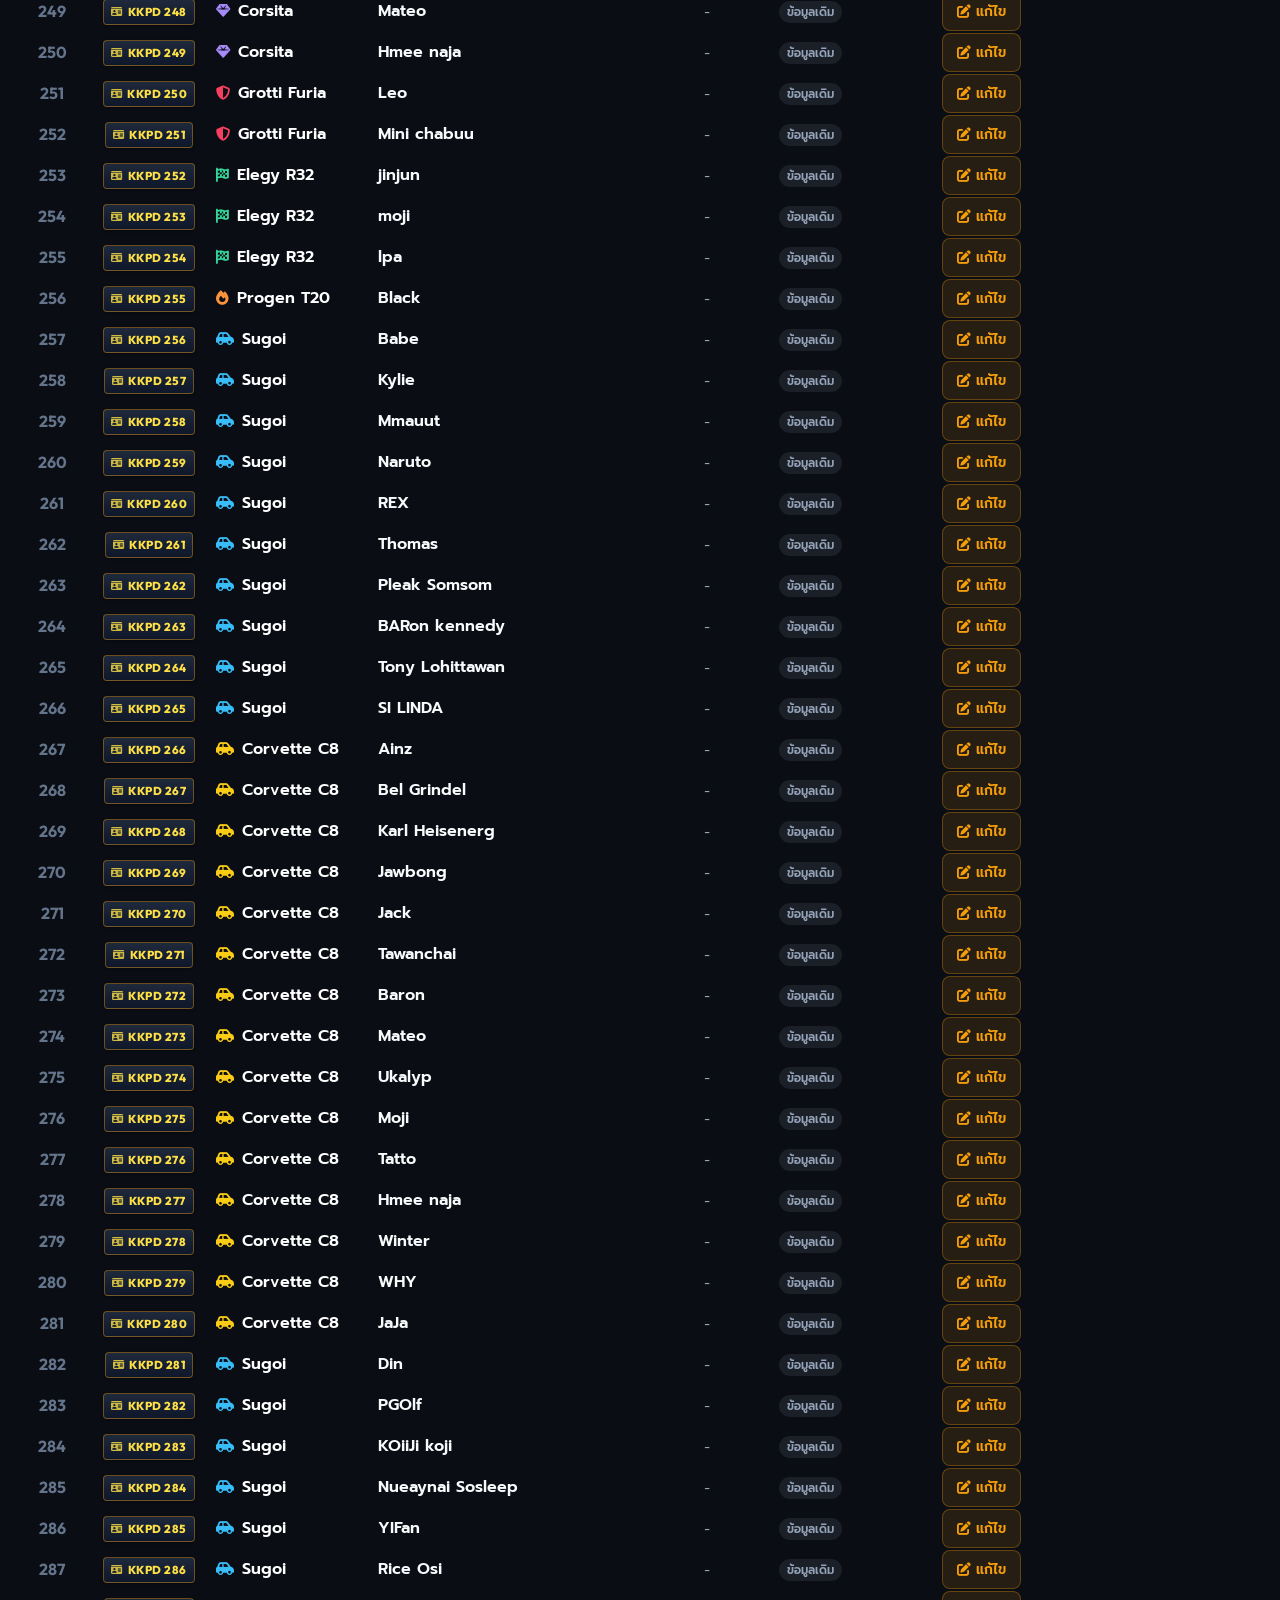
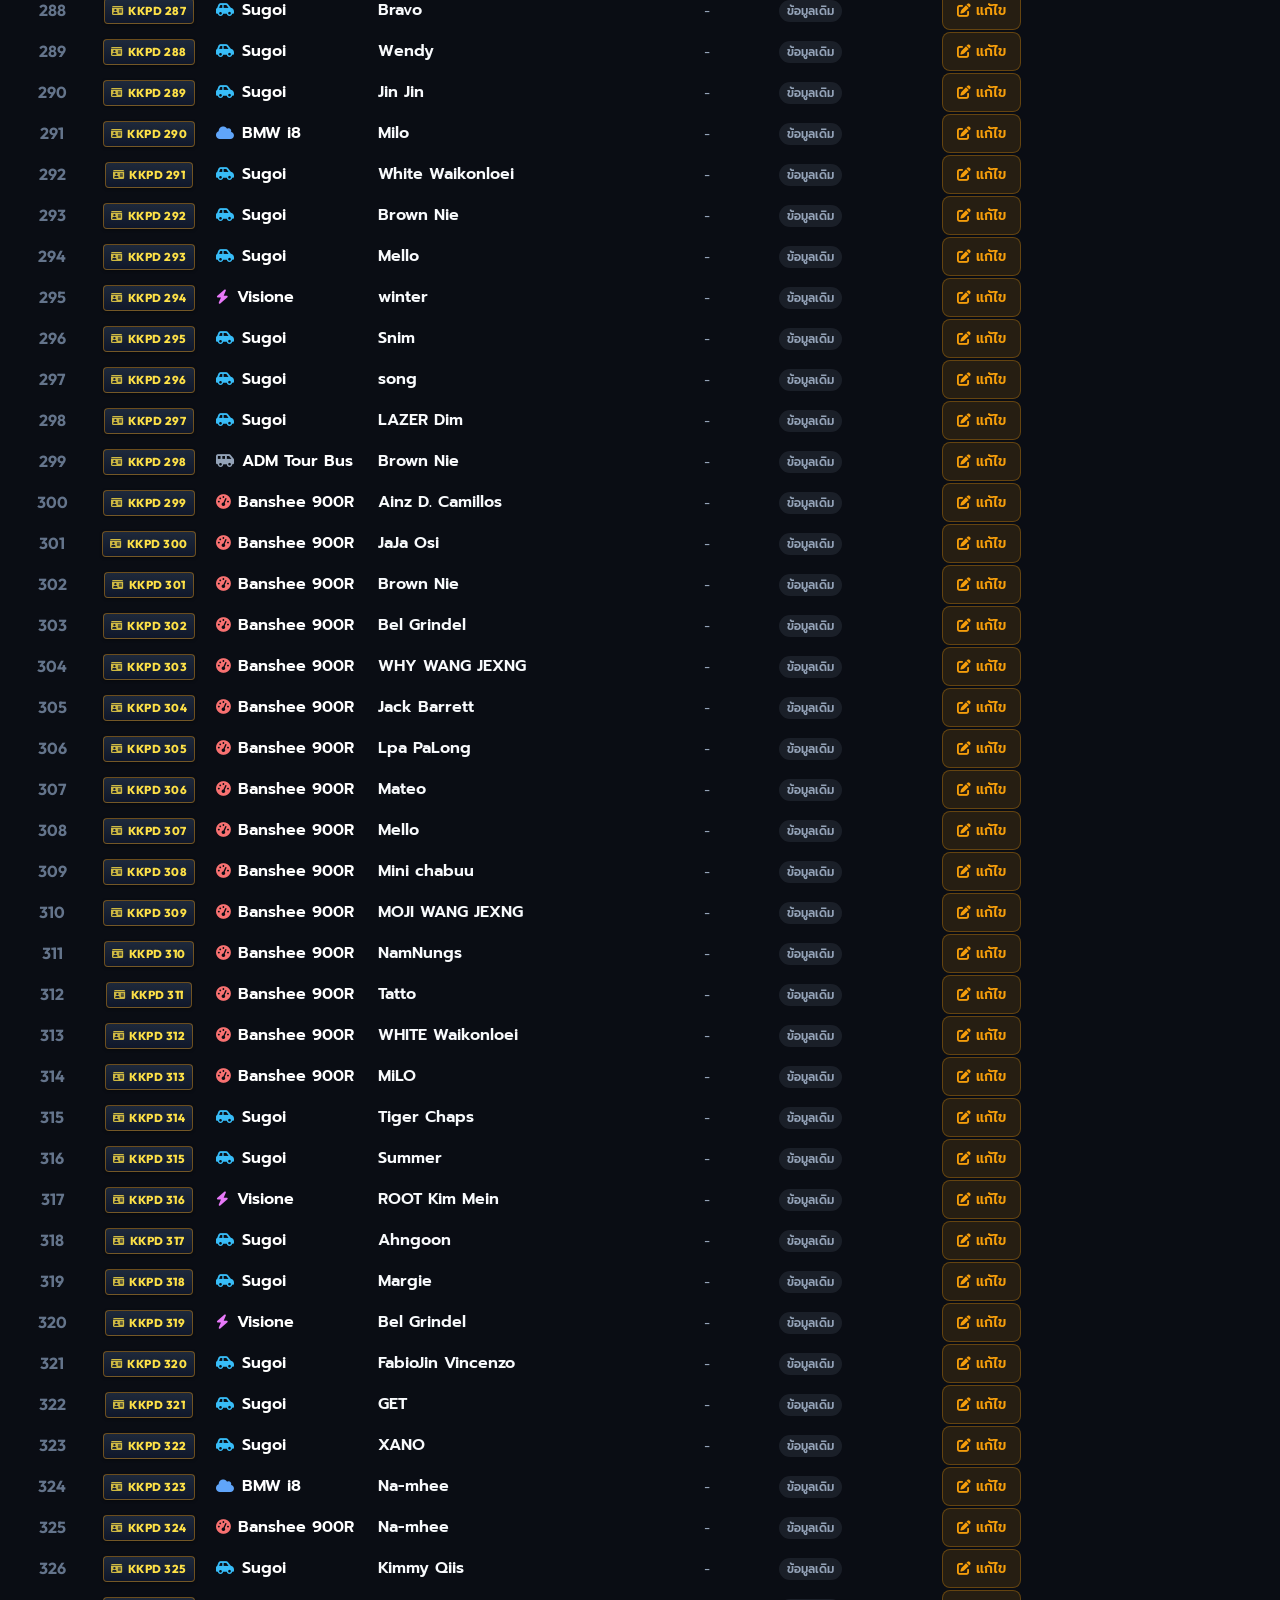
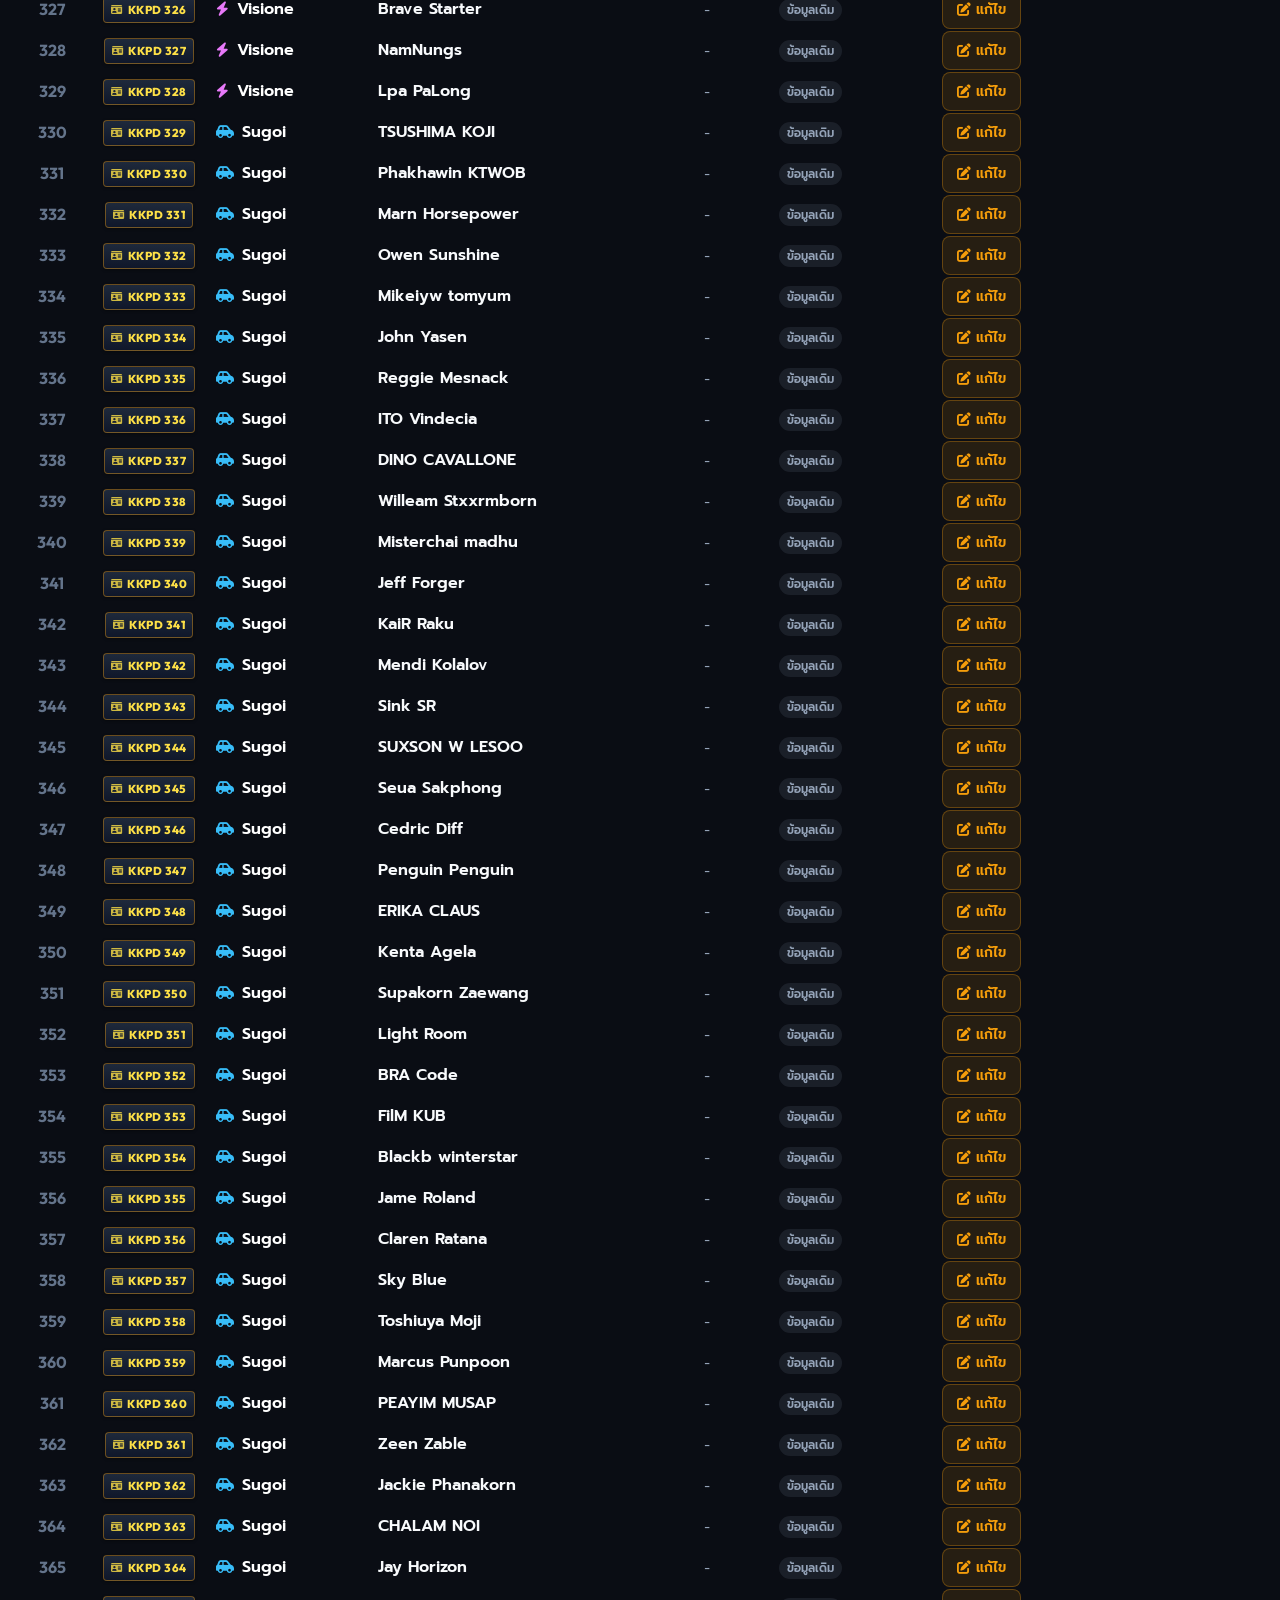
==== commit aa841e14: "Set Master Garage as main homepage (index.html) and move Prize Selection to event8.html" ====
--- a/index.html
+++ b/index.html
@@ -3,8 +3,8 @@
 <head>
   <meta charset="UTF-8">
   <meta name="viewport" content="width=device-width, initial-scale=1.0">
-  <title>KKPD Prize Selection | ระบบจัดสรรของรางวัลตามลำดับ 1-20</title>
-  <meta name="description" content="ระบบเลือกและจัดสรรของรางวัล (รถ 20 คัน) สำหรับผู้เข้าร่วม 20 คน เรียงตามสิทธิ์อันดับ 1-20">
+  <title>KKPD Police | ฐานข้อมูลทะเบียนรถเจ้าหน้าที่ตำรวจ KK TOWN (Master Garage)</title>
+  <meta name="description" content="ระบบฐานข้อมูลการครอบครองรถและป้ายทะเบียนรถเจ้าหน้าที่ตำรวจ KKPD (KK TOWN) ครบถ้วนทุกรุ่น พร้อมระบบลงทะเบียนรถใหม่">
   
   <meta http-equiv="Cache-Control" content="no-cache, no-store, must-revalidate">
   <meta http-equiv="Pragma" content="no-cache">
@@ -18,7 +18,7 @@
   <!-- Font Awesome Icons -->
   <link rel="stylesheet" href="https://cdnjs.cloudflare.com/ajax/libs/font-awesome/6.5.1/css/all.min.css">
   
-  <link rel="stylesheet" href="style.css?v=2.2">
+  <link rel="stylesheet" href="style.css?v=2.4">
 </head>
 <body>
   <div class="app-background">
@@ -31,18 +31,18 @@
     <!-- Header -->
     <header class="main-header">
       <div class="header-brand">
-        <div class="brand-badge">
-          <i class="fa-solid fa-trophy"></i>
-          <span>KKPD SPECIAL EVENT ครั้งที่ 8</span>
-        </div>
-        <h1 class="main-title">ระบบจัดสรรของรางวัลตามลำดับ</h1>
+        <div class="brand-badge" style="background: rgba(0, 240, 255, 0.12); color: var(--accent-cyan); border-color: rgba(0, 240, 255, 0.3);">
+          <i class="fa-solid fa-shield-halved"></i>
+          <span>KKPD POLICE • MASTER VEHICLE REGISTRY</span>
+        </div>
+        <h1 class="main-title">ฐานข้อมูลทะเบียนรถเจ้าหน้าที่ตำรวจ KK TOWN</h1>
         <p class="main-subtitle">
-          ผู้เข้าร่วม 20 คน (อันดับ 1 - 20) • ของรางวัลรถ 20 คัน • ระบบจัดสรรอัตโนมัติตามสิทธิ์ความต้องการ
+          รวบรวมข้อมูลรถทุกรุ่น ป้ายทะเบียน และเจ้าหน้าที่ตำรวจผู้ถือครองทั้งหมดในหน่วยงาน KKPD (KK TOWN) พร้อมระบบรันเลขทะเบียนใหม่อัตโนมัติ
         </p>
       </div>
 
       <div class="header-stats">
-        <div class="stat-card cloud-sync-card" id="cloudSyncStatusCard" title="สถานะการซิงค์ข้อมูลกับผู้เล่นคนอื่นทั่วโลก">
+        <div class="stat-card cloud-sync-card" id="cloudSyncStatusCard" title="สถานะการซิงค์ข้อมูลกับ Cloud ส่วนกลาง (คลิกเพื่อดึงข้อมูลล่าสุด)">
           <div class="stat-icon cloud-stat"><i class="fa-solid fa-cloud-arrow-up" id="cloudIcon"></i></div>
           <div class="stat-info">
             <span class="stat-label">ระบบ Cloud Real-time</span>
@@ -50,412 +50,50 @@
           </div>
         </div>
 
-        <div class="stat-card">
-          <div class="stat-icon"><i class="fa-solid fa-users"></i></div>
+        <div class="stat-card" style="border-color: rgba(245, 158, 11, 0.3); background: rgba(245, 158, 11, 0.05);">
+          <div class="stat-icon" style="color: var(--accent-amber);"><i class="fa-solid fa-id-card"></i></div>
           <div class="stat-info">
-            <span class="stat-label">ส่งความต้องการแล้ว</span>
-            <div class="stat-value"><span id="submittedCount">0</span><span class="stat-total">/20</span></div>
+            <span class="stat-label">ป้ายทะเบียนถัดไปที่จะได้</span>
+            <div class="stat-value" id="headerNextPlate" style="color: #fde047; font-family: var(--font-heading);">KKPD 427</div>
           </div>
         </div>
 
         <div class="stat-card">
           <div class="stat-icon car-stat"><i class="fa-solid fa-car"></i></div>
           <div class="stat-info">
-            <span class="stat-label">ของรางวัลทั้งหมด</span>
-            <div class="stat-value">20 <span class="stat-unit">คัน</span></div>
+            <span class="stat-label">รถในระบบทั้งหมด</span>
+            <div class="stat-value"><span id="headerTotalCars">427</span> <span class="stat-unit">คัน</span></div>
           </div>
         </div>
       </div>
     </header>
 
-    <!-- Navigation Tabs -->
-    <nav class="nav-tabs" role="tablist">
-      <button class="tab-btn active" data-tab="tab-form" id="tabBtnForm">
-        <i class="fa-solid fa-pen-to-square"></i>
-        <span>1. ส่งลำดับความชอบ (ผู้เล่น)</span>
-      </button>
-      <button class="tab-btn" data-tab="tab-results" id="tabBtnResults">
-        <i class="fa-solid fa-square-poll-vertical"></i>
-        <span>2. กระดานจัดสรรรางวัล (Live)</span>
-        <span class="tab-badge" id="resultsBadge">Live</span>
-      </button>
-      <button class="tab-btn" data-tab="tab-admin" id="tabBtnAdmin">
-        <i class="fa-solid fa-sliders"></i>
-        <span>3. จัดการ & สรุปผล (Admin)</span>
-      </button>
-      <button class="tab-btn" data-tab="tab-masterdata" id="tabBtnMasterData">
-        <i class="fa-solid fa-database"></i>
-        <span>4. ข้อมูลการครอบครองรถ</span>
-      </button>
-      <a href="garage.html" class="tab-link-btn" title="เปิดหน้าฐานข้อมูลทะเบียนรถ & เพิ่มรถใหม่">
-        <i class="fa-solid fa-car-tunnel"></i>
-        <span>หน้าทะเบียนรถ (Master Garage) ↗</span>
-      </a>
-    </nav>
+    <!-- Top Action Navigation Bar -->
+    <div class="garage-nav-bar">
+      <div class="nav-left-actions">
+        <a href="event8.html" class="btn-secondary btn-sm" style="text-decoration: none;">
+          <i class="fa-solid fa-trophy" style="color:var(--accent-amber);"></i>
+          <span>ดูกิจกรรมจัดสรรรางวัล ครั้งที่ 8 (Event 8)</span>
+        </a>
+      </div>
+      <div class="nav-right-actions">
+        <button id="btnOpenAddVehicleModal" class="btn-primary">
+          <i class="fa-solid fa-plus-circle"></i>
+          <span>เพิ่มข้อมูลรถใหม่ (รันทะเบียนต่อ)</span>
+        </button>
+        <button id="btnCopyMasterDiscord" class="btn-accent btn-sm">
+          <i class="fa-brands fa-discord"></i> คัดลอกลง Discord
+        </button>
+        <button id="btnExportMasterCSV" class="btn-secondary btn-sm">
+          <i class="fa-solid fa-file-csv"></i> ส่งออกไฟล์ CSV
+        </button>
+      </div>
+    </div>
 
     <!-- Main Content Area -->
     <main class="content-wrapper">
-      
-      <!-- ================= TAB 1: PLAYER PREFERENCE FORM ================= -->
-      <section id="tab-form" class="tab-content active">
-        <div class="section-hero">
-          <div class="hero-text">
-            <h2><i class="fa-solid fa-list-ol"></i> เลือกชื่อและจัดลำดับความอยากได้ 1 - 6</h2>
-            <p>
-              เลือกชื่อของคุณ จากนั้นลากหรือคลิกลูกศรเพื่อจัดลำดับรถที่อยากได้ที่สุดเป็น <strong>อันดับ 1</strong> ลงมาถึง <strong>อันดับ 6</strong><br>
-              <span class="text-highlight"><i class="fa-solid fa-circle-info"></i> หากรถอันดับแรกที่คุณเลือกถูกคนอันดับสูงกว่าเลือกจนหมด ระบบจะข้ามไปเลือกรถอันดับถัดไปของคุณให้อัตโนมัติ</span>
-            </p>
-          </div>
-        </div>
-
-        <!-- Roster Submission Status Section (Overview of 20 Players) -->
-        <div class="roster-status-section">
-          <div class="roster-status-header">
-            <div class="roster-status-title">
-              <i class="fa-solid fa-users-viewfinder"></i>
-              <h3>สถานะการส่งข้อมูลของผู้เข้าร่วม 20 ลำดับ</h3>
-            </div>
-            <div class="roster-status-legend">
-              <span class="legend-item"><span class="status-dot dot-green"></span> เลือกแล้ว (<span id="legendDoneCount">0</span>)</span>
-              <span class="legend-item"><span class="status-dot dot-red"></span> ยังไม่ได้เลือก (<span id="legendPendingCount">20</span>)</span>
-            </div>
-          </div>
-
-          <div class="roster-chips-grid" id="rosterChipsGrid">
-            <!-- 20 compact player cards rendered dynamically -->
-          </div>
-        </div>
-
-        <div class="form-grid">
-          <!-- Step 1: Select Player -->
-          <div class="step-card step-player-select">
-            <div class="step-header">
-              <span class="step-num">1</span>
-              <div>
-                <h3>เลือกรายชื่อของคุณ</h3>
-                <p>เลือกตามลำดับสิทธิ์ของคุณในรายการ 20 คน</p>
-              </div>
-            </div>
-
-            <div class="player-select-box">
-              <label for="playerSelect" class="form-label">
-                <i class="fa-solid fa-user-tag"></i> 1. ค้นหาหรือเลือกชื่อของคุณ
-              </label>
-              <div class="custom-select-wrapper">
-                <select id="playerSelect" class="styled-select">
-                  <option value="" disabled selected>-- กรุณาเลือกชื่อของคุณจาก 20 ลำดับ --</option>
-                </select>
-                <i class="fa-solid fa-chevron-down select-arrow"></i>
-              </div>
-
-              <!-- 4-Digit PIN Security Box -->
-              <div id="pinSecurityBox" class="pin-security-box hidden">
-                <label for="playerPinInput" class="form-label">
-                  <i class="fa-solid fa-shield-halved"></i> 2. กรอกรหัส PIN 4 หลัก (เพื่อยืนยันตัวตน)
-                </label>
-                <div class="pin-input-row">
-                  <div class="pin-input-wrapper">
-                    <i class="fa-solid fa-key pin-icon"></i>
-                    <input type="password" id="playerPinInput" class="styled-input pin-input" maxlength="4" placeholder="••••" inputmode="numeric" autocomplete="off">
-                  </div>
-                  <button id="btnVerifyPin" class="btn-primary">
-                    <i class="fa-solid fa-lock-open"></i> ยืนยัน PIN
-                  </button>
-                </div>
-                <div id="pinErrorMessage" class="pin-error-msg hidden">
-                  <i class="fa-solid fa-triangle-exclamation"></i> รหัส PIN ไม่ถูกต้อง กรุณาลองใหม่หรือติดต่อแอดมิน
-                </div>
-              </div>
-
-              <!-- Selected Player Info Card -->
-              <div id="playerInfoBanner" class="player-info-banner hidden">
-                <div class="banner-rank">
-                  <span class="rank-label">ลำดับสิทธิ์</span>
-                  <span class="rank-number" id="bannerRankNum">#1</span>
-                </div>
-                <div class="banner-details">
-                  <h4 id="bannerPlayerName">[KKPD] Name</h4>
-                  <div class="banner-status-tag" id="bannerStatusTag">
-                    <i class="fa-regular fa-clock"></i> ยังไม่ได้ส่งข้อมูล
-                  </div>
-                </div>
-                <div class="banner-auth-badge" id="bannerAuthBadge">
-                  <i class="fa-solid fa-circle-check"></i> ยืนยันสิทธิ์แล้ว
-                </div>
-              </div>
-            </div>
-
-            <!-- Car Stock Quick Reference -->
-            <div class="car-stock-mini">
-              <h4><i class="fa-solid fa-warehouse"></i> โควตารถของรางวัลทั้งหมด (20 คัน)</h4>
-              <div class="stock-chips-grid" id="stockChipsGrid">
-                <!-- Dynamically populated -->
-              </div>
-            </div>
-          </div>
-
-          <!-- Step 2: Rank Choices -->
-          <div class="step-card step-ranking">
-            <div class="step-header">
-              <span class="step-num">2</span>
-              <div>
-                <h3>จัดลำดับความต้องการรถทั้ง 6 รุ่น</h3>
-                <p>ลากสลับตำแหน่ง หรือใช้ปุ่ม <i class="fa-solid fa-arrow-up"></i> <i class="fa-solid fa-arrow-down"></i> เพื่อเลื่อนลำดับ</p>
-              </div>
-            </div>
-
-            <div class="ranking-instruction">
-              <div class="instruction-badge top-choice">
-                <i class="fa-solid fa-crown"></i> <strong>อันดับ 1</strong> คือคันที่ต้องการมากที่สุด (ระบบจะพยายามเลือกคันนี้ให้ก่อน)
-              </div>
-            </div>
-
-            <!-- Ranking List (Drag & Drop + Arrow buttons) -->
-            <div class="ranking-list" id="rankingList">
-              <!-- Dynamically populated with 6 car cards -->
-            </div>
-
-            <!-- Action Buttons -->
-            <div class="form-actions">
-              <button id="btnSubmitPreference" class="btn-primary btn-large" disabled>
-                <i class="fa-solid fa-paper-plane"></i>
-                <span>บันทึกและส่งลำดับความต้องการ</span>
-              </button>
-              <button id="btnResetMyChoices" class="btn-secondary">
-                <i class="fa-solid fa-rotate-left"></i> รีเซ็ตลำดับ
-              </button>
-            </div>
-          </div>
-        </div>
-
-        <!-- Success Modal / Overlay Receipt -->
-        <div id="receiptModal" class="modal-overlay hidden">
-          <div class="modal-card">
-            <div class="modal-icon success">
-              <i class="fa-solid fa-circle-check"></i>
-            </div>
-            <h3>บันทึกข้อมูลเรียบร้อยแล้ว!</h3>
-            <p id="receiptPlayerDesc">ลำดับความชอบของคุณถูกบันทึกเข้าสู่ระบบแล้ว</p>
-            
-            <div class="receipt-summary-box" id="receiptSummaryBox">
-              <!-- Summary items -->
-            </div>
-
-            <div class="modal-actions">
-              <button id="btnCloseReceipt" class="btn-primary">
-                <i class="fa-solid fa-chart-pie"></i> ไปดูหน้ากระดานจัดสรรรางวัล
-              </button>
-              <button id="btnEditReceipt" class="btn-secondary">
-                <i class="fa-solid fa-pen"></i> แก้ไขข้อมูล
-              </button>
-            </div>
-          </div>
-        </div>
-      </section>
-
-      <!-- ================= TAB 2: LIVE ALLOCATION BOARD ================= -->
-      <section id="tab-results" class="tab-content">
-        <div class="section-hero">
-          <div class="hero-text">
-            <h2><i class="fa-solid fa-trophy"></i> กระดานผลการจัดสรรของรางวัล (Priority Allocation)</h2>
-            <p>
-              ระบบประมวลผลตามสิทธิ์อันดับ 1 ถึง 20 แบบ Real-time ตามความต้องการที่แต่ละคนส่งเข้ามา
-            </p>
-          </div>
-          <div class="hero-controls">
-            <button id="btnSimulateAnim" class="btn-secondary btn-sm">
-              <i class="fa-solid fa-play"></i> เล่นจำลองการเลือก (Animation)
-            </button>
-            <button id="btnQuickCopyDiscord" class="btn-accent btn-sm">
-              <i class="fa-brands fa-discord"></i> คัดลอกผลลง Discord
-            </button>
-          </div>
-        </div>
-
-        <!-- Remaining Stock Status Bar -->
-        <div class="stock-overview-section">
-          <div class="section-title-sm">
-            <span><i class="fa-solid fa-boxes-stacked"></i> สต็อกรถคงเหลือปัจจุบัน (Remaining Pool)</span>
-            <span class="stock-status-tag" id="stockStatusTag">จัดสรรแล้ว 0 / 20 คัน</span>
-          </div>
-          <div class="stock-cards-grid" id="stockCardsGrid">
-            <!-- Stock cards dynamically rendered -->
-          </div>
-        </div>
-
-        <!-- Allocation Results Layout -->
-        <div class="results-layout">
-          <!-- Step-by-Step Resolution Timeline -->
-          <div class="results-main">
-            <div class="panel-header">
-              <div class="panel-title">
-                <i class="fa-solid fa-timeline"></i>
-                <h3>การจัดสรรทีละลำดับ (อันดับ 1 ➡️ 20)</h3>
-              </div>
-              <div class="filter-controls">
-                <span class="filter-hint">แสดงผลการตัดสินใจของแต่ละคน</span>
-              </div>
-            </div>
-
-            <div class="allocation-timeline" id="allocationTimeline">
-              <!-- Dynamically populated 20 player cards with resolution details -->
-            </div>
-          </div>
-
-          <!-- Summary Distribution by Car -->
-          <aside class="results-sidebar">
-            <div class="panel-header">
-              <div class="panel-title">
-                <i class="fa-solid fa-car-side"></i>
-                <h3>สรุปผู้ได้รับรถแต่ละรุ่น</h3>
-              </div>
-            </div>
-
-            <div class="car-roster-list" id="carRosterList">
-              <!-- Grouped list of who got each car -->
-            </div>
-          </aside>
-        </div>
-      </section>
-
-      <!-- ================= TAB 3: ADMIN & SETTINGS ================= -->
-      <section id="tab-admin" class="tab-content">
-        <!-- Admin Gate / Lock Screen (Shown when not authenticated) -->
-        <div id="adminLockScreen" class="admin-lock-screen">
-          <div class="lock-card">
-            <div class="lock-icon">
-              <i class="fa-solid fa-user-shield"></i>
-            </div>
-            <h3>เข้าสู่ระบบผู้ดูแลระบบ (Admin Access)</h3>
-            <p>กรุณากรอกรหัสผ่าน Admin เพื่อดูข้อมูล PIN รายบุคคล, จัดการสมาชิก, และส่งออกข้อมูล</p>
-            
-            <div class="admin-auth-form">
-              <div class="pin-input-wrapper" style="max-width: 240px; margin: 0 auto 16px;">
-                <i class="fa-solid fa-key pin-icon"></i>
-                <input type="password" id="adminPasswordInput" class="styled-input pin-input" maxlength="8" placeholder="••••" autocomplete="off">
-              </div>
-              <div class="admin-lock-actions">
-                <button id="btnUnlockAdmin" class="btn-primary btn-large">
-                  <i class="fa-solid fa-lock-open"></i> ยืนยันรหัสผ่าน
-                </button>
-              </div>
-              <div id="adminPasswordError" class="pin-error-msg hidden" style="justify-content: center; margin-top: 12px;">
-                <i class="fa-solid fa-triangle-exclamation"></i> รหัสผ่าน Admin ไม่ถูกต้อง
-              </div>
-            </div>
-          </div>
-        </div>
-
-        <!-- Admin Dashboard Content (Hidden until authenticated) -->
-        <div id="adminDashboardContent" class="admin-dashboard-content hidden">
-          <div class="section-hero">
-            <div class="hero-text">
-              <h2><i class="fa-solid fa-sliders"></i> แผงควบคุมและจัดการข้อมูล (Admin Dashboard)</h2>
-              <p>
-                กรอกข้อมูลแทนผู้เล่น, สุ่มข้อมูลตัวอย่างทดสอบระบบ, และคัดลอกข้อความสรุปสำหรับประกาศ
-              </p>
-            </div>
-            <div class="hero-controls">
-              <button id="btnLogoutAdmin" class="btn-sm btn-danger">
-                <i class="fa-solid fa-right-from-bracket"></i> ออกจากระบบ Admin
-              </button>
-            </div>
-          </div>
-
-          <!-- Admin Quick Actions -->
-          <div class="admin-actions-bar">
-            <div class="action-group">
-              <button id="btnManualCloudSync" class="btn-secondary" title="ดึงข้อมูลล่าสุดจาก Cloud ทันที">
-                <i class="fa-solid fa-arrows-rotate"></i> ซิงค์ Cloud ตอนนี้
-              </button>
-              <button id="btnGenerateDemo" class="btn-primary">
-                <i class="fa-solid fa-wand-magic-sparkles"></i> สุ่มข้อมูลตัวอย่างครบ 20 คน (Demo)
-              </button>
-              <button id="btnCopyAnnouncement" class="btn-accent">
-                <i class="fa-solid fa-copy"></i> คัดลอกข้อความสรุปผล (Discord / FiveM)
-              </button>
-              <button id="btnExportJSON" class="btn-secondary">
-                <i class="fa-solid fa-file-export"></i> ส่งออกข้อมูล (JSON)
-              </button>
-            </div>
-            <div class="action-group">
-              <button id="btnResetAll" class="btn-danger">
-                <i class="fa-solid fa-trash-can"></i> ล้างข้อมูลทั้งหมด (Reset)
-              </button>
-            </div>
-          </div>
-
-          <!-- Participants Management Table -->
-          <div class="admin-table-container">
-            <div class="table-header">
-              <div style="display:flex;justify-content:space-between;align-items:center;flex-wrap:wrap;gap:12px;">
-                <div>
-                  <h3><i class="fa-solid fa-users-gear"></i> สถานะและรหัส PIN ผู้เข้าร่วมทั้ง 20 คน</h3>
-                  <span class="table-subtitle">รหัส PIN สุ่มแบบไม่ซ้ำกัน ปลอดภัยจากการคาดเดา</span>
-                </div>
-                <div style="display:flex;gap:8px;flex-wrap:wrap;">
-                  <button id="btnRegeneratePins" class="btn-sm btn-secondary" title="สุ่มรหัส PIN 4 หลักใหม่ทั้งหมด">
-                    <i class="fa-solid fa-shuffle"></i> สุ่ม PIN ใหม่ทั้งหมด
-                  </button>
-                  <button id="btnCopyAllPins" class="btn-sm btn-accent">
-                    <i class="fa-solid fa-clipboard-list"></i> คัดลอกรายชื่อ + รหัส PIN ทั้งหมด
-                  </button>
-                </div>
-              </div>
-            </div>
-
-            <div class="table-responsive">
-              <table class="admin-table">
-                <thead>
-                  <tr>
-                    <th style="width: 70px;">อันดับ</th>
-                    <th>ชื่อผู้เข้าร่วม</th>
-                    <th style="width: 110px;">รหัส PIN 4 ตัว</th>
-                    <th style="width: 120px;">สถานะการส่ง</th>
-                    <th>ลำดับความชอบ (1st ➡️ 6th)</th>
-                    <th style="width: 150px;">รถที่ได้รับการจัดสรร</th>
-                    <th style="width: 120px; text-align: center;">จัดการ</th>
-                  </tr>
-                </thead>
-                <tbody id="adminTableBody">
-                  <!-- Dynamically populated 20 rows -->
-                </tbody>
-              </table>
-            </div>
-          </div>
-
-          <!-- Announcement Preview Box -->
-          <div class="announcement-preview-box">
-            <div class="preview-header">
-              <h4><i class="fa-solid fa-bullhorn"></i> ตัวอย่างข้อความประกาศ (Announcement Format)</h4>
-              <button id="btnCopyPreviewText" class="btn-sm btn-accent">
-                <i class="fa-solid fa-copy"></i> คัดลอก
-              </button>
-            </div>
-            <pre id="announcementText" class="code-preview">กดปุ่มสุ่มข้อมูล หรือรอให้สมาชิกส่งข้อมูลครบเพื่อดูตัวอย่างข้อความประกาศ...</pre>
-          </div>
-        </div>
-      </section>
-
-      <!-- TAB 4: Master Vehicle Ownership Database -->
-      <section id="tab-masterdata" class="tab-content">
-        <div class="section-hero">
-          <div class="hero-text">
-            <h2><i class="fa-solid fa-database"></i> ฐานข้อมูลการครอบครองรถทั้งหมด (Master Vehicle Database)</h2>
-            <p>
-              รวบรวมข้อมูลการถือครองรถทั้งหมด <strong>427 คัน</strong> จาก <strong>306 สมาชิก</strong> (รวม Sugoi, Visione, Thrax, Kuruma, Turismo, I8, Mustang ฯลฯ และผลลัพธ์จากกิจกรรม KKPD Event 8 ล่าสุด)
-            </p>
-          </div>
-          <div class="hero-controls">
-            <button id="btnCopyMasterDiscord" class="btn-accent">
-              <i class="fa-solid fa-copy"></i> คัดลอกสรุปสำหรับ Discord
-            </button>
-            <button id="btnExportMasterCSV" class="btn-secondary">
-              <i class="fa-solid fa-file-csv"></i> ส่งออกไฟล์ CSV (427 คัน)
-            </button>
-          </div>
-        </div>
-
+      <section id="tab-masterdata" class="tab-content active" style="display: block;">
+        
         <!-- Master Data Stats Grid -->
         <div class="master-stats-grid">
           <div class="master-stat-card">
@@ -466,10 +104,10 @@
             </div>
           </div>
           <div class="master-stat-card">
-            <div class="master-stat-icon" style="color:var(--accent-purple); background:rgba(168,85,247,0.12)"><i class="fa-solid fa-users"></i></div>
+            <div class="master-stat-icon" style="color:var(--accent-purple); background:rgba(168,85,247,0.12)"><i class="fa-solid fa-user-shield"></i></div>
             <div class="master-stat-info">
-              <span class="master-stat-label">จำนวนผู้ครอบครอง</span>
-              <div class="master-stat-val" id="statTotalMembers">306 <small>คน</small></div>
+              <span class="master-stat-label">จำนวนเจ้าหน้าที่ตำรวจ</span>
+              <div class="master-stat-val" id="statTotalMembers">306 <small>นาย</small></div>
             </div>
           </div>
           <div class="master-stat-card">
@@ -482,8 +120,8 @@
           <div class="master-stat-card">
             <div class="master-stat-icon" style="color:var(--accent-emerald); background:rgba(16,185,129,0.12)"><i class="fa-solid fa-layer-group"></i></div>
             <div class="master-stat-info">
-              <span class="master-stat-label">สมาชิกที่ถือครอง 2+ คัน</span>
-              <div class="master-stat-val" id="statMultiCarMembers">68 <small>คน</small></div>
+              <span class="master-stat-label">เจ้าหน้าที่ถือครอง 2+ คัน</span>
+              <div class="master-stat-val" id="statMultiCarMembers">68 <small>นาย</small></div>
             </div>
           </div>
         </div>
@@ -498,15 +136,15 @@
           <div class="master-search-row">
             <div class="search-input-wrapper">
               <i class="fa-solid fa-magnifying-glass search-icon"></i>
-              <input type="text" id="masterSearchInput" class="styled-input search-input" placeholder="🔍 ค้นหาชื่อสมาชิก, เลขทะเบียน (เช่น KKPD 407, 00, 111), ทะเบียนเดิม, หรือรุ่นรถ...">
+              <input type="text" id="masterSearchInput" class="styled-input search-input" placeholder="🔍 ค้นหาชื่อเจ้าหน้าที่ตำรวจ, เลขทะเบียน (เช่น KKPD 407, 00, 111), ทะเบียนเดิม, หรือรุ่นรถ...">
               <button id="btnClearSearch" class="btn-clear-search hidden"><i class="fa-solid fa-xmark"></i></button>
             </div>
             <div class="master-view-toggle">
-              <button id="btnViewVehicles" class="btn-toggle active" title="มุมมองทะเบียนรถทั้งหมด 427 คัน">
+              <button id="btnViewVehicles" class="btn-toggle active" title="มุมมองทะเบียนรถทั้งหมด">
                 <i class="fa-solid fa-list-ol"></i> ทะเบียนรถทั้งหมด (<span id="countViewVehicles">427</span>)
               </button>
-              <button id="btnViewMembers" class="btn-toggle" title="มุมมองสรุปรายชื่อสมาชิก">
-                <i class="fa-solid fa-users"></i> แยกตามสมาชิก (<span id="countViewMembers">306</span>)
+              <button id="btnViewMembers" class="btn-toggle" title="มุมมองสรุปรายชื่อเจ้าหน้าที่ตำรวจ">
+                <i class="fa-solid fa-user-shield"></i> แยกตามรายชื่อเจ้าหน้าที่ (<span id="countViewMembers">306</span>)
               </button>
               <button id="btnViewModel" class="btn-toggle" title="มุมมองแยกตามรุ่นรถ">
                 <i class="fa-solid fa-grip"></i> แยกตามรุ่นรถ (<span id="countViewModel">14</span>)
@@ -519,18 +157,19 @@
           </div>
         </div>
 
-        <!-- View 1: All Vehicles List (427 Cars) -->
+        <!-- View 1: All Vehicles List (427+ Cars) -->
         <div id="masterVehiclesView" class="master-view-container">
           <div class="table-container">
             <table class="styled-table master-table">
               <thead>
                 <tr>
-                  <th style="width: 70px; text-align: center;">ลำดับ</th>
-                  <th style="width: 140px; text-align: center;">ป้ายทะเบียน</th>
+                  <th style="width: 60px; text-align: center;">ลำดับ</th>
+                  <th style="width: 130px; text-align: center;">ป้ายทะเบียน</th>
                   <th style="width: 160px;">รุ่นรถ</th>
-                  <th>ชื่อผู้ครอบครอง</th>
-                  <th style="width: 130px; text-align: center;">ทะเบียนเดิม</th>
-                  <th style="width: 160px;">ที่มา / หมายเหตุ</th>
+                  <th>ชื่อเจ้าหน้าที่ตำรวจ</th>
+                  <th style="width: 140px; text-align: center;">ทะเบียนเดิม (เกมสุ่ม)</th>
+                  <th style="width: 150px;">ที่มา / หมายเหตุ</th>
+                  <th style="width: 100px; text-align: center;">จัดการ</th>
                 </tr>
               </thead>
               <tbody id="masterVehiclesTableBody">
@@ -540,17 +179,17 @@
           </div>
         </div>
 
-        <!-- View 2: Grouped by Member Summary (306 Members) -->
+        <!-- View 2: Grouped by Member Summary (306+ Members) -->
         <div id="masterMembersView" class="master-view-container hidden">
           <div class="table-container">
             <table class="styled-table master-table">
               <thead>
                 <tr>
-                  <th style="width: 70px; text-align: center;">ลำดับ</th>
-                  <th>รายชื่อสมาชิก</th>
+                  <th style="width: 60px; text-align: center;">ลำดับ</th>
+                  <th>รายชื่อเจ้าหน้าที่ตำรวจ</th>
                   <th style="width: 110px; text-align: center;">จำนวนรถ</th>
                   <th>รายการรถและป้ายทะเบียนที่ครอบครอง</th>
-                  <th style="width: 160px;">ที่มา</th>
+                  <th style="width: 150px;">ที่มา</th>
                 </tr>
               </thead>
               <tbody id="masterMembersTableBody">
@@ -560,20 +199,19 @@
           </div>
         </div>
 
-        <!-- View 3: Grouped by Car Model Grid (14 Models) -->
+        <!-- View 3: Grouped by Car Model Grid (14+ Models) -->
         <div id="masterModelView" class="master-view-container hidden">
           <div class="model-roster-grid" id="modelRosterGrid">
             <!-- Populated dynamically with 14 model cards -->
           </div>
         </div>
       </section>
-
     </main>
 
     <!-- Footer -->
     <footer class="main-footer">
       <div class="footer-content">
-        <p>🏆 KKPD Prize Selection System • พัฒนาขึ้นสำหรับการจัดสรรของรางวัล 20 อันดับอย่างเป็นธรรมและโปร่งใส</p>
+        <p>🚓 KKPD Master Garage Registry • ฐานข้อมูลทะเบียนรถเจ้าหน้าที่ตำรวจ KK TOWN</p>
         <div class="footer-links">
           <button id="btnSoundToggle" class="btn-icon" title="เปิด/ปิดเสียงเอฟเฟกต์">
             <i class="fa-solid fa-volume-high" id="soundIcon"></i>
@@ -586,35 +224,234 @@
   <!-- Toast Notification Container -->
   <div id="toastContainer" class="toast-container"></div>
 
-  <!-- Admin Edit Player Modal -->
-  <div id="adminEditModal" class="modal-overlay hidden">
+  <!-- ================= ADD NEW VEHICLE MODAL ================= -->
+  <div id="addVehicleModal" class="modal-overlay hidden">
     <div class="modal-card modal-lg">
       <div class="modal-header">
-        <h3 id="adminModalTitle">แก้ไขลำดับความชอบ: [KKPD] Player</h3>
-        <button id="btnCloseAdminModal" class="btn-close"><i class="fa-solid fa-xmark"></i></button>
-      </div>
+        <h3><i class="fa-solid fa-car-burst" style="color:var(--accent-cyan);"></i> เพิ่มข้อมูลรถใหม่ (ลงทะเบียนป้าย)</h3>
+        <button id="btnCloseAddVehicleModal" class="btn-close"><i class="fa-solid fa-xmark"></i></button>
+      </div>
+
       <div class="modal-body">
-        <div class="admin-modal-pin-section" style="margin-bottom: 16px; padding-bottom: 16px; border-bottom: 1px solid var(--border-subtle);">
-          <label for="adminEditPinInput" class="form-label">
-            <i class="fa-solid fa-key"></i> รหัส PIN 4 หลักของผู้เล่นคนนี้:
-          </label>
-          <input type="text" id="adminEditPinInput" class="styled-input" maxlength="4" style="max-width: 160px; font-family: var(--font-heading); font-size: 1.1rem; letter-spacing: 2px; text-align: center;">
-        </div>
-
-        <p class="modal-desc">จัดลำดับรถ 1 ถึง 6 สำหรับผู้เล่นคนนี้:</p>
-        <div class="ranking-list" id="adminRankingList">
-          <!-- Populated dynamically -->
-        </div>
-      </div>
+        <div class="add-vehicle-grid">
+          
+          <!-- Field 1: Member Name -->
+          <div class="form-group">
+            <label for="newVehicleOwner" class="form-label">
+              <i class="fa-solid fa-user-shield"></i> 1. ชื่อเจ้าหน้าที่ตำรวจผู้ครอบครอง <span class="required">*</span>
+            </label>
+            <input type="text" id="newVehicleOwner" class="styled-input" placeholder="พิมพ์ชื่อเจ้าหน้าที่ เช่น Txrbo, Baron, Ainz..." autocomplete="off" list="membersDataList">
+            <datalist id="membersDataList">
+              <!-- Dynamically populated with existing member names -->
+            </datalist>
+          </div>
+
+          <!-- Field 2: Car Model -->
+          <div class="form-group">
+            <label for="newVehicleModel" class="form-label">
+              <i class="fa-solid fa-car"></i> 2. รุ่นรถ <span class="required">*</span>
+            </label>
+            <div class="custom-select-wrapper">
+              <select id="newVehicleModel" class="styled-select">
+                <option value="Sugoi">Sugoi (Civic Type-R)</option>
+                <option value="Visione">Visione</option>
+                <option value="R32">Elegy R32 (Nissan Skyline)</option>
+                <option value="Banshee">Banshee 900R</option>
+                <option value="T20">Progen T20</option>
+                <option value="C8">Corvette C8</option>
+                <option value="Corsita">Lampadati Corsita</option>
+                <option value="Furia">Grotti Furia</option>
+                <option value="I8">BMW i8</option>
+                <option value="Turismo3">Turismo 3</option>
+                <option value="Kuruma">Kuruma</option>
+                <option value="Thrax">Trufade Thrax</option>
+                <option value="Mustang">Mustang</option>
+                <option value="ADMTour">ADM Tour Bus</option>
+                <option value="CUSTOM">➕ รุ่นอื่นๆ (พิมพ์ระบุเอง)</option>
+              </select>
+              <i class="fa-solid fa-chevron-down select-arrow"></i>
+            </div>
+          </div>
+
+          <!-- Custom Model Input (Hidden by default) -->
+          <div id="customModelGroup" class="form-group hidden" style="grid-column: 1 / -1;">
+            <label for="customModelInput" class="form-label">
+              <i class="fa-solid fa-pen-nib"></i> ระบุชื่อรุ่นรถ:
+            </label>
+            <input type="text" id="customModelInput" class="styled-input" placeholder="พิมพ์ชื่อรุ่นรถ เช่น Supra, GTR, Ferrari...">
+          </div>
+
+          <!-- Field 3: KKPD Plate (Auto-run with manual override) -->
+          <div class="form-group" style="grid-column: 1 / -1;">
+            <div style="display:flex; justify-content:space-between; align-items:center; margin-bottom:6px;">
+              <label for="newVehiclePlateInput" class="form-label" style="margin-bottom:0;">
+                <i class="fa-solid fa-id-card"></i> 3. ป้ายทะเบียนระบบ KKPD <span class="required">*</span>
+              </label>
+              <button type="button" id="btnToggleCustomPlate" class="btn-sm btn-secondary" style="font-size:0.75rem; padding:3px 8px;">
+                <i class="fa-solid fa-pen"></i> กำหนดเลขเอง
+              </button>
+            </div>
+            <div class="auto-plate-display-box">
+              <input type="text" id="newVehiclePlateInput" class="styled-input" style="max-width: 180px; font-family: var(--font-heading); font-weight:800; color:#fde047; text-align:center; font-size:1.05rem;" value="KKPD 427">
+              <span class="auto-plate-hint" id="autoPlateHint"><i class="fa-solid fa-wand-magic-sparkles"></i> รันต่อจากคันล่าสุดอัตโนมัติ (หรือคลิก "กำหนดเลขเอง" เพื่อพิมพ์เลขเฉพาะ)</span>
+            </div>
+          </div>
+
+          <!-- Field 4: Old Plate From Game -->
+          <div class="form-group">
+            <label for="newVehicleOldPlate" class="form-label">
+              <i class="fa-solid fa-clock-rotate-left"></i> 4. ทะเบียนเดิมที่เกมสุ่มให้ (ก่อนเปลี่ยนเลข)
+            </label>
+            <input type="text" id="newVehicleOldPlate" class="styled-input" placeholder="เช่น DZHB 481, OFKH 751 (ไม่บังคับ)">
+          </div>
+
+          <!-- Field 5: Note -->
+          <div class="form-group">
+            <label for="newVehicleNote" class="form-label">
+              <i class="fa-solid fa-comment-dots"></i> 5. ที่มา / หมายเหตุ
+            </label>
+            <input type="text" id="newVehicleNote" class="styled-input" placeholder="เช่น ซื้อในเมือง, กิจกรรมพิเศษ, Tebex (ค่าเริ่มต้น: เพิ่มใหม่)">
+          </div>
+
+          <!-- Field 6: 6-Digit PIN Security Gate -->
+          <div class="form-group pin-security-section" style="grid-column: 1 / -1;">
+            <label for="addVehiclePinInput" class="form-label">
+              <i class="fa-solid fa-shield-halved" style="color:var(--accent-amber);"></i> 6. กรอกรหัส PIN 6 หลัก (เพื่อยืนยันสิทธิ์ในการเพิ่มข้อมูล) <span class="required">*</span>
+            </label>
+            <div class="pin-input-row" style="max-width: 320px;">
+              <div class="pin-input-wrapper">
+                <i class="fa-solid fa-key pin-icon"></i>
+                <input type="password" id="addVehiclePinInput" class="styled-input pin-input" maxlength="6" placeholder="••••••" inputmode="numeric" autocomplete="off">
+              </div>
+            </div>
+            <div id="addVehiclePinError" class="pin-error-msg hidden" style="margin-top: 8px;">
+              <i class="fa-solid fa-triangle-exclamation"></i> รหัส PIN 6 หลักไม่ถูกต้อง กรุณาลองใหม่อีกครั้ง
+            </div>
+          </div>
+        </div>
+      </div>
+
       <div class="modal-footer">
-        <button id="btnSaveAdminEdit" class="btn-primary">
-          <i class="fa-solid fa-check"></i> บันทึกการแก้ไข
+        <button id="btnSubmitNewVehicle" class="btn-primary btn-large">
+          <i class="fa-solid fa-circle-check"></i> บันทึกข้อมูลและออกป้ายทะเบียน
         </button>
-        <button id="btnCancelAdminEdit" class="btn-secondary">ยกเลิก</button>
+        <button id="btnCancelAddVehicle" class="btn-secondary">ยกเลิก</button>
       </div>
     </div>
   </div>
 
-  <script src="app.js?v=2.3"></script>
+  <!-- ================= EDIT VEHICLE MODAL ================= -->
+  <div id="editVehicleModal" class="modal-overlay hidden">
+    <div class="modal-card modal-lg">
+      <div class="modal-header">
+        <h3><i class="fa-solid fa-pen-to-square" style="color:var(--accent-amber);"></i> แก้ไขข้อมูลรถ & ทะเบียน (Admin Edit)</h3>
+        <button id="btnCloseEditVehicleModal" class="btn-close"><i class="fa-solid fa-xmark"></i></button>
+      </div>
+
+      <div class="modal-body">
+        <input type="hidden" id="editVehicleIndex" value="-1">
+
+        <div class="add-vehicle-grid">
+          
+          <!-- Field 1: Member Name -->
+          <div class="form-group">
+            <label for="editVehicleOwner" class="form-label">
+              <i class="fa-solid fa-user-shield"></i> 1. ชื่อเจ้าหน้าที่ตำรวจผู้ครอบครอง <span class="required">*</span>
+            </label>
+            <input type="text" id="editVehicleOwner" class="styled-input" placeholder="ชื่อเจ้าหน้าที่ตำรวจ..." autocomplete="off">
+          </div>
+
+          <!-- Field 2: Car Model -->
+          <div class="form-group">
+            <label for="editVehicleModel" class="form-label">
+              <i class="fa-solid fa-car"></i> 2. รุ่นรถ <span class="required">*</span>
+            </label>
+            <div class="custom-select-wrapper">
+              <select id="editVehicleModel" class="styled-select">
+                <option value="Sugoi">Sugoi (Civic Type-R)</option>
+                <option value="Visione">Visione</option>
+                <option value="R32">Elegy R32 (Nissan Skyline)</option>
+                <option value="Banshee">Banshee 900R</option>
+                <option value="T20">Progen T20</option>
+                <option value="C8">Corvette C8</option>
+                <option value="Corsita">Lampadati Corsita</option>
+                <option value="Furia">Grotti Furia</option>
+                <option value="I8">BMW i8</option>
+                <option value="Turismo3">Turismo 3</option>
+                <option value="Kuruma">Kuruma</option>
+                <option value="Thrax">Trufade Thrax</option>
+                <option value="Mustang">Mustang</option>
+                <option value="ADMTour">ADM Tour Bus</option>
+                <option value="CUSTOM">➕ รุ่นอื่นๆ (พิมพ์ระบุเอง)</option>
+              </select>
+              <i class="fa-solid fa-chevron-down select-arrow"></i>
+            </div>
+          </div>
+
+          <!-- Custom Model Input for Edit -->
+          <div id="editCustomModelGroup" class="form-group hidden" style="grid-column: 1 / -1;">
+            <label for="editCustomModelInput" class="form-label">
+              <i class="fa-solid fa-pen-nib"></i> ระบุชื่อรุ่นรถ:
+            </label>
+            <input type="text" id="editCustomModelInput" class="styled-input" placeholder="พิมพ์ชื่อรุ่นรถ เช่น Supra, GTR, Ferrari...">
+          </div>
+
+          <!-- Field 3: KKPD Plate -->
+          <div class="form-group">
+            <label for="editVehiclePlate" class="form-label">
+              <i class="fa-solid fa-id-card"></i> 3. ป้ายทะเบียนระบบ KKPD <span class="required">*</span>
+            </label>
+            <input type="text" id="editVehiclePlate" class="styled-input" style="font-family: var(--font-heading); font-weight:800; color:#fde047;" placeholder="เช่น KKPD 407">
+          </div>
+
+          <!-- Field 4: Old Plate From Game -->
+          <div class="form-group">
+            <label for="editVehicleOldPlate" class="form-label">
+              <i class="fa-solid fa-clock-rotate-left"></i> 4. ทะเบียนเดิมที่เกมสุ่มให้ (ก่อนเปลี่ยนเลข)
+            </label>
+            <input type="text" id="editVehicleOldPlate" class="styled-input" placeholder="เช่น DZHB 481 (ไม่บังคับ)">
+          </div>
+
+          <!-- Field 5: Note -->
+          <div class="form-group" style="grid-column: 1 / -1;">
+            <label for="editVehicleNote" class="form-label">
+              <i class="fa-solid fa-comment-dots"></i> 5. ที่มา / หมายเหตุ
+            </label>
+            <input type="text" id="editVehicleNote" class="styled-input" placeholder="เช่น Event 8, ซื้อในเมือง, โอนย้าย">
+          </div>
+
+          <!-- Field 6: 6-Digit PIN Security Gate -->
+          <div class="form-group pin-security-section" style="grid-column: 1 / -1;">
+            <label for="editVehiclePinInput" class="form-label">
+              <i class="fa-solid fa-shield-halved" style="color:var(--accent-amber);"></i> 6. กรอกรหัส PIN 6 หลัก เพื่อยืนยันการแก้ไข <span class="required">*</span>
+            </label>
+            <div class="pin-input-row" style="max-width: 320px;">
+              <div class="pin-input-wrapper">
+                <i class="fa-solid fa-key pin-icon"></i>
+                <input type="password" id="editVehiclePinInput" class="styled-input pin-input" maxlength="6" placeholder="••••••" inputmode="numeric" autocomplete="off">
+              </div>
+            </div>
+            <div id="editVehiclePinError" class="pin-error-msg hidden" style="margin-top: 8px;">
+              <i class="fa-solid fa-triangle-exclamation"></i> รหัส PIN 6 หลักไม่ถูกต้อง กรุณาลองใหม่อีกครั้ง
+            </div>
+          </div>
+        </div>
+      </div>
+
+      <div class="modal-footer" style="justify-content: space-between;">
+        <button id="btnDeleteVehicle" class="btn-danger">
+          <i class="fa-solid fa-trash-can"></i> ลบรายการรถนี้
+        </button>
+        <div style="display: flex; gap: 10px;">
+          <button id="btnSaveEditVehicle" class="btn-primary">
+            <i class="fa-solid fa-floppy-disk"></i> บันทึกการแก้ไข
+          </button>
+          <button id="btnCancelEditVehicle" class="btn-secondary">ยกเลิก</button>
+        </div>
+      </div>
+    </div>
+  </div>
+
+  <script src="garage.js?v=2.4"></script>
 </body>
 </html>
--- a/style.css
+++ b/style.css
@@ -2356,4 +2356,38 @@
   box-shadow: 0 4px 14px var(--accent-cyan-glow);
 }
 
-
+.btn-action-edit {
+  display: inline-flex;
+  align-items: center;
+  gap: 5px;
+  background: rgba(245, 158, 11, 0.12);
+  border: 1px solid rgba(245, 158, 11, 0.3);
+  color: var(--accent-amber);
+  font-weight: 600;
+  transition: var(--trans-fast);
+}
+
+.btn-action-edit:hover {
+  background: var(--accent-amber);
+  color: #000;
+  transform: translateY(-1px);
+  box-shadow: 0 2px 8px rgba(245, 158, 11, 0.35);
+}
+
+.member-car-chip {
+  transition: var(--trans-fast);
+}
+
+.member-car-chip:hover {
+  border-color: var(--accent-amber) !important;
+  background: var(--bg-surface-active) !important;
+  transform: translateY(-1px);
+}
+
+.model-owner-item:hover {
+  border-color: var(--accent-amber) !important;
+  background: var(--bg-surface-active) !important;
+}
+
+
+
